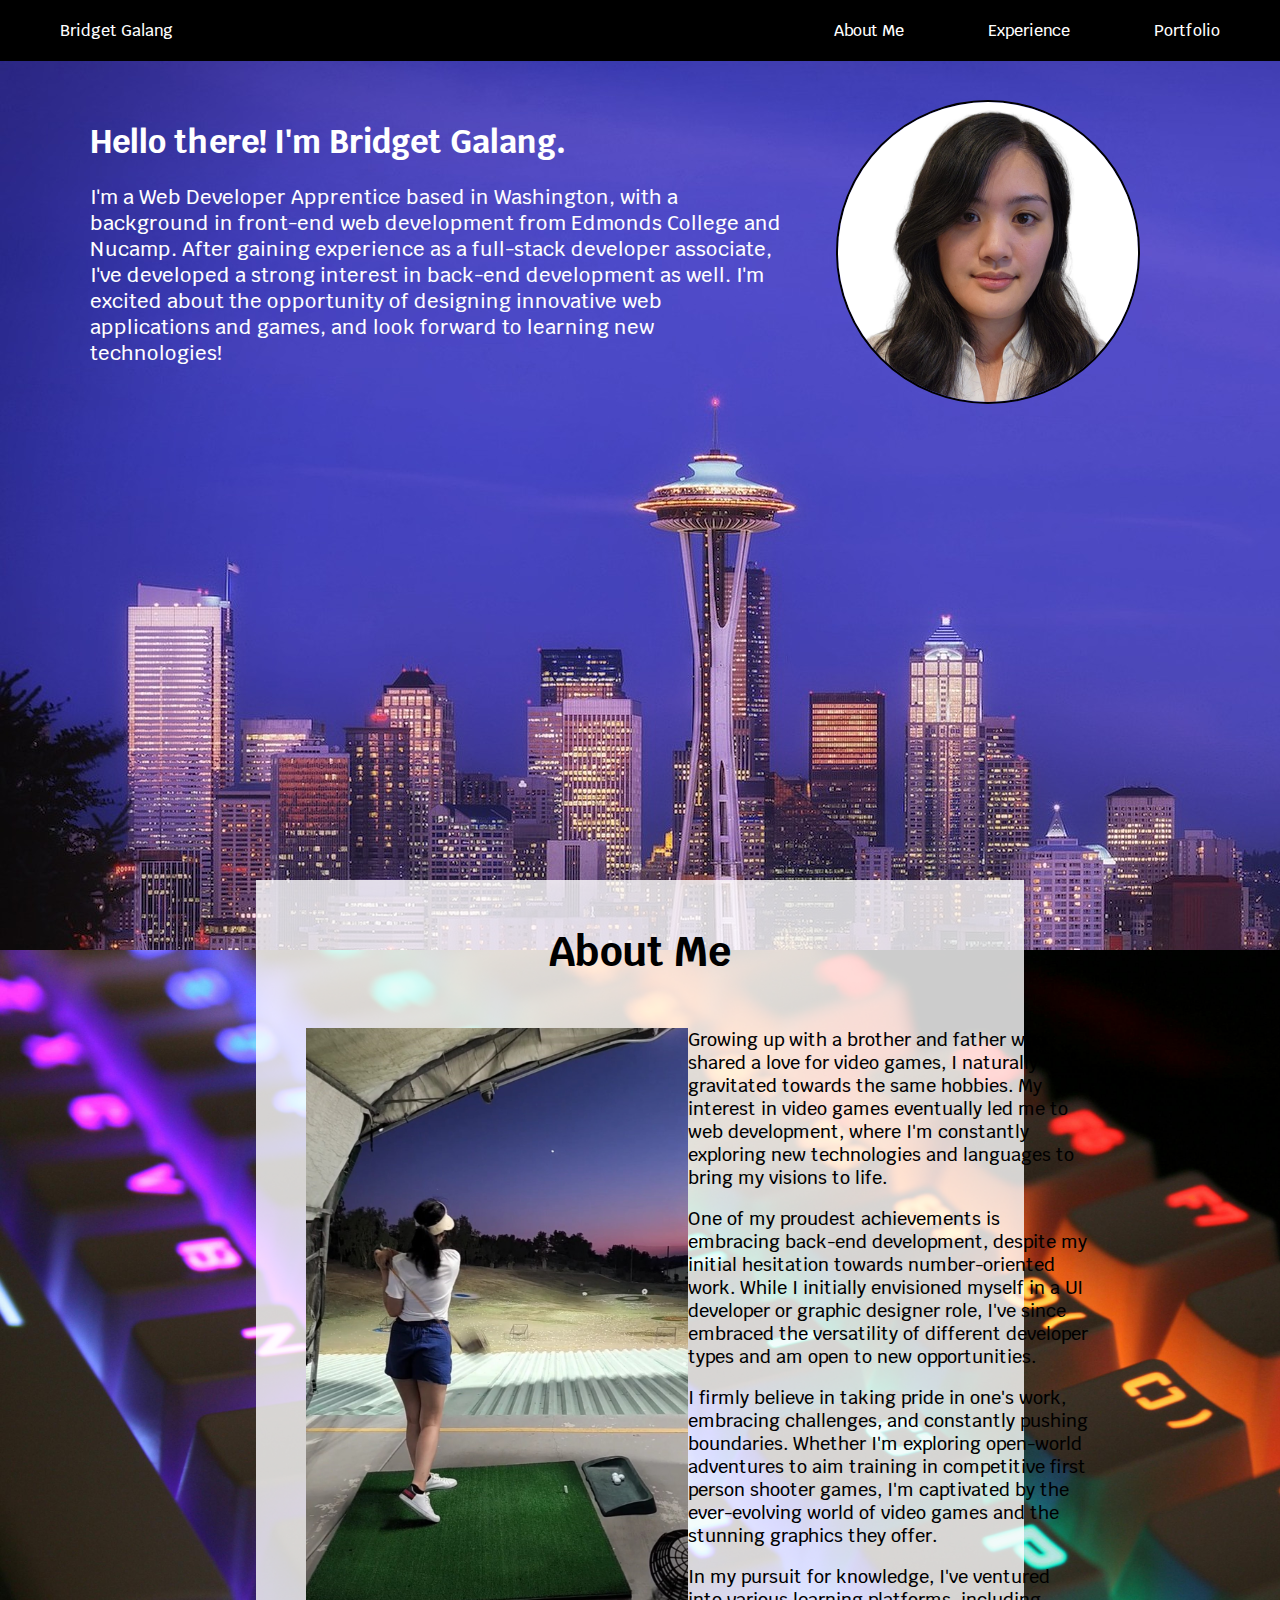
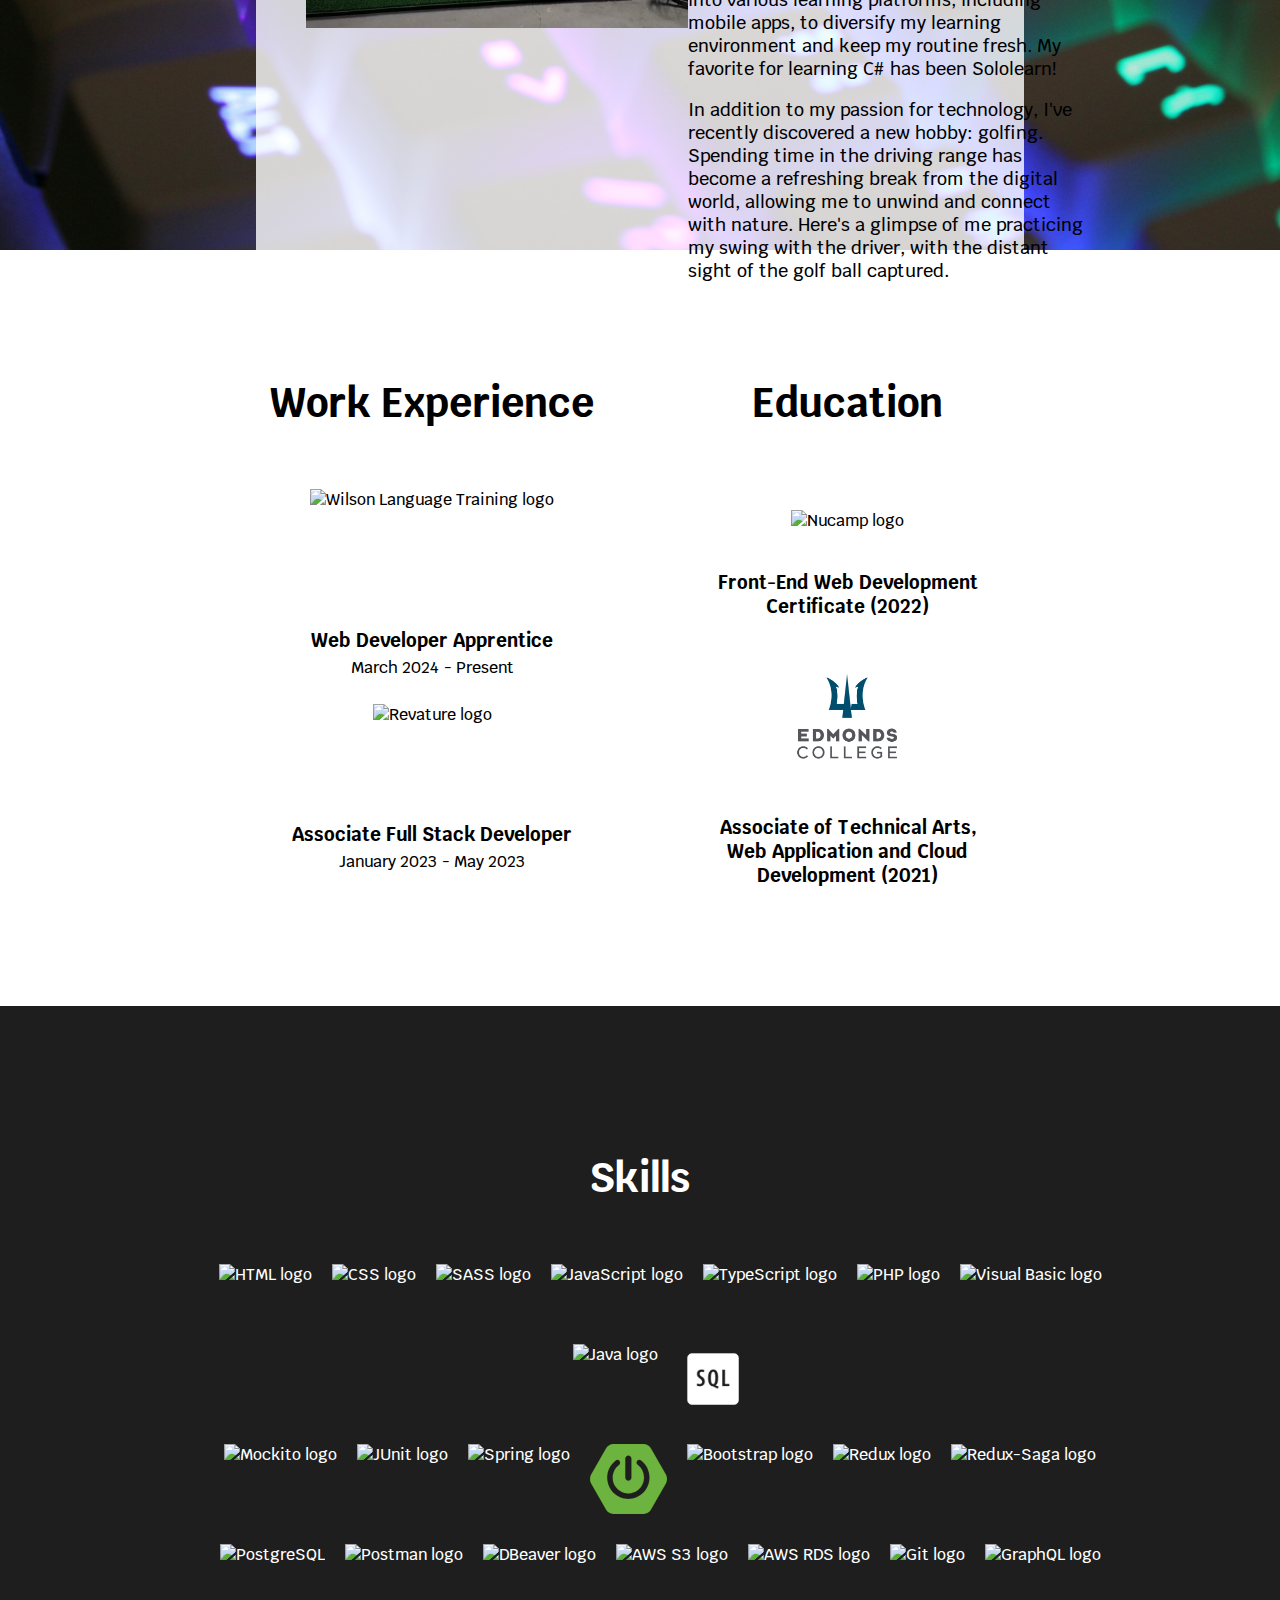
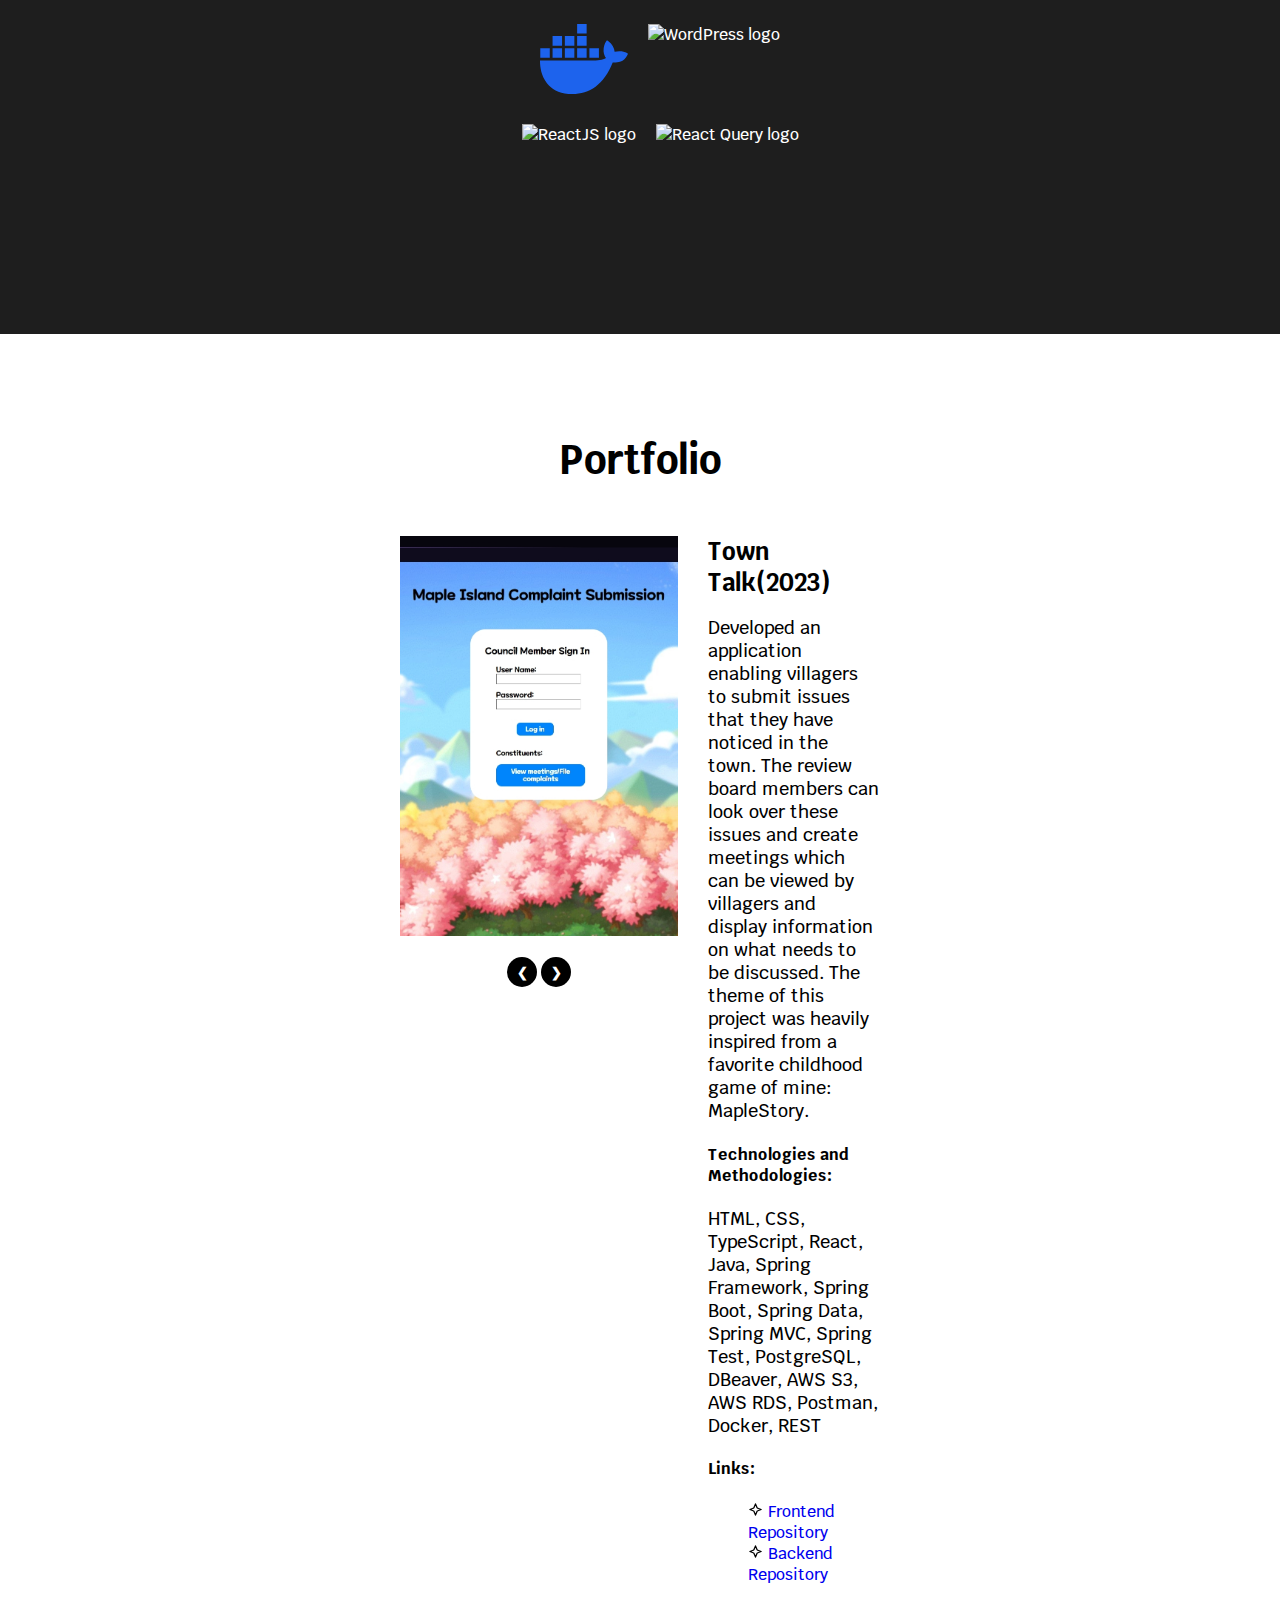
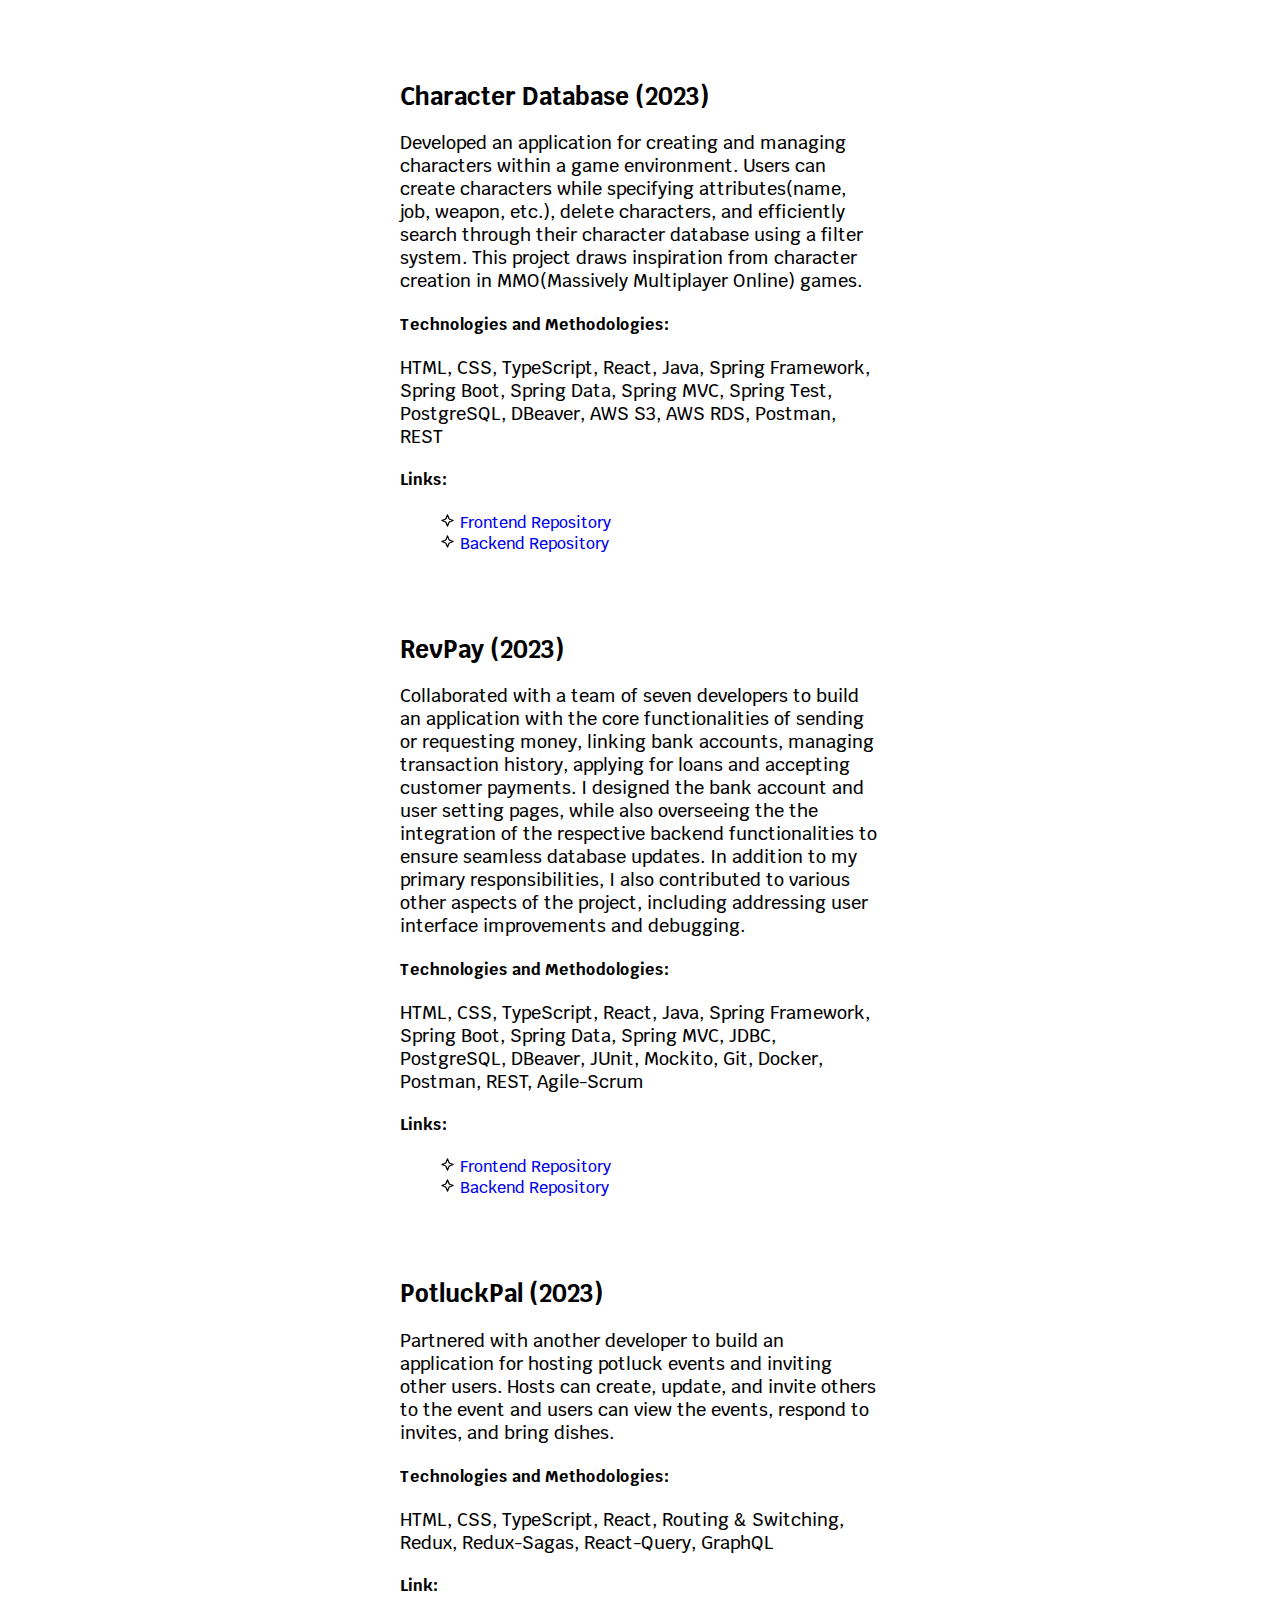
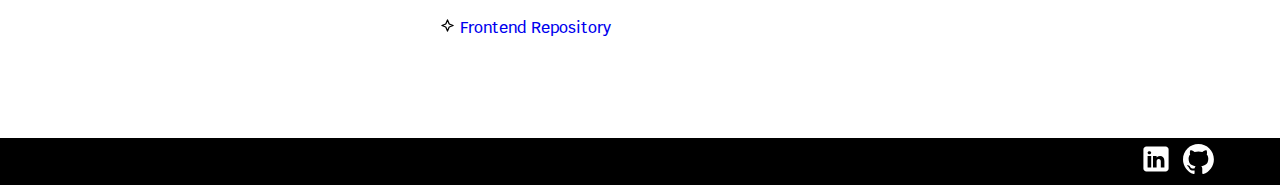
==== index.html @ bd02058c "Fixed typo in project technologies" ====
<!DOCTYPE html>
<html>

<head>
    <title>Bridget Galang - Web Developer Portfolio</title>
    <link href="style.css" rel="stylesheet">
    <link rel="preconnect" href="https://fonts.googleapis.com">
    <link rel="preconnect" href="https://fonts.gstatic.com" crossorigin>
    <link
        href="https://fonts.googleapis.com/css2?family=ABeeZee:ital@0;1&family=Krub:ital,wght@0,200;0,300;0,400;0,500;0,600;0,700;1,200;1,300;1,400;1,500;1,600;1,700&display=swap"
        rel="stylesheet">


</head>

<body>
    <nav>
        <ul>
            <li><a href="#home" id="bridget-galang">Bridget Galang</a></li>
            <li id="page-btns">
                <a href="#aboutme">About Me</a>
                <a href="#experience">Experience</a>
                <a href="#portfolio">Portfolio</a>
            </li>
        </ul>
    </nav>
    <!--Home Page Section -->
    <div id="home">
        <div class="home">
            <div>
                <h1>Hello there! I'm Bridget Galang.</h1>
                <p style="margin-top: 0;">
                    I'm a Web Developer Apprentice based in Washington, with a background in front-end web development
                    from
                    Edmonds College and Nucamp.
                    After gaining experience as a full-stack developer associate, I've developed a strong interest in
                    back-end development
                    as well. I'm excited about the opportunity of designing innovative web applications and games, and
                    look
                    forward to
                    learning new technologies!
                </p>
            </div>
            <div>
                <img src="img/bridgetGalang.jpg" alt="Bridget Galang" id="headshot">
            </div>
        </div>
    </div>

    <!--About Me Section-->
    <div id="aboutme">
        <div id="about-me-content">
            <article class="main-article">
                <h1 class="main-header">About Me</h1>
                <div class="image-with-text">
                    <div class="image-container">
                        <img src="img/bridget-golfing.jpg" alt="Photo of me practing golf swing" class="bio-img">
                    </div>
                    <div class="text-container">
                        <p>
                            Growing up with a brother and father who shared a love for video games, I naturally
                            gravitated towards the same hobbies. My interest in video games eventually led me to web
                            development, where I'm constantly exploring new technologies and languages to bring my
                            visions to life.
                        </p>
                        <p>
                            One of my proudest achievements is embracing back-end development, despite my initial
                            hesitation towards number-oriented work. While I initially envisioned myself in a UI
                            developer or graphic designer role, I've since embraced the versatility of different
                            developer types and am open to new opportunities.
                        </p>

                        <p>
                            I firmly believe in taking pride in one's work, embracing challenges, and constantly pushing
                            boundaries. Whether I'm exploring open-world adventures to aim training in competitive first
                            person shooter games, I'm captivated by the ever-evolving world of video games and the
                            stunning graphics they offer.
                        </p>
                        <p>
                            In my pursuit for knowledge, I've ventured into various learning platforms, including mobile
                            apps, to diversify my learning environment and keep my routine fresh. My favorite for
                            learning C# has been Sololearn!
                        </p>
                        <p>
                            In addition to my passion for technology, I've recently discovered a new hobby: golfing.
                            Spending time in the driving range has become a refreshing break from the digital world,
                            allowing me to unwind and connect with nature. Here's a glimpse of me practicing my swing with the
                            driver, with the distant sight of the golf ball captured.
                        </p>
                    </div>
                </div>
            </article>
        </div>
    </div>

    <!--Experience Section-->
    <div id="experience">
        <div class="centered-work">
            <article class="experience-article">
                <header>
                    <h1 class="main-header">Work Experience</h1>
                </header>
                <div class="experience-content">
                    <img src="https://encrypted-tbn0.gstatic.com/images?q=tbn:ANd9GcS-WFI_L_BvVJ7jIg6CEw7s6ReGIjoCEVUGhMzTusd1ww&s"
                        alt="Wilson Language Training logo" style="height: 100px; padding-bottom: 20px;" class="logo">
                    <h3 style="margin-bottom: 0px">Web Developer Apprentice</h3>
                    <p>March 2024 - Present</p>
                    <img src="https://upload.wikimedia.org/wikipedia/commons/0/0b/Revature-768x768.webp"
                        alt="Revature logo" style="height: 100px" class="logo">
                    <h3 style="margin-bottom: 0px">Associate Full Stack Developer</h3>
                    <p>January 2023 - May 2023</p>
                </div>
            </article>
            <article class="experience-article">
                <header>
                    <h1 class="main-header">Education</h1>
                </header>
                <br>
                <div class="experience-content">
                    <img src="https://www.nucamp.co/assets/imgs/nucamp-logotype-only-color-vector.svg" alt="Nucamp logo"
                        style="height: 20px" class="logo">
                    <br>

                    <h3>Front-End Web Development Certificate (2022)</h3>
                    <img src="img/edmonds-college.png" alt="Edmonds college logo" style="height: 150px" class="logo">
                    <h3>Associate of Technical Arts,<br> Web Application and Cloud Development (2021)</h3>
                </div>
            </article>
        </div>
    </div>

    <!--Skills-->
    <div id="skills-bg">
        <div id="skill-div">
            <header>
                <h1 class="main-header">Skills</h1>
            </header>

            <!--Language List-->
            <ul class="skill-list">
                <li>
                    <img src="https://upload.wikimedia.org/wikipedia/commons/3/38/HTML5_Badge.svg" alt="HTML logo"
                        class="logo">
                </li>
                <li>
                    <img src="https://upload.wikimedia.org/wikipedia/commons/6/62/CSS3_logo.svg" alt="CSS logo"
                        class="logo">
                </li>
                <li>
                    <img src="https://upload.wikimedia.org/wikipedia/commons/thumb/9/96/Sass_Logo_Color.svg/2560px-Sass_Logo_Color.svg.png"
                        alt="SASS logo" class="logo">
                </li>
                <li>
                    <img src="https://upload.wikimedia.org/wikipedia/commons/6/6a/JavaScript-logo.png"
                        alt="JavaScript logo" class="logo">
                </li>
                <li>
                    <img src="https://upload.wikimedia.org/wikipedia/commons/thumb/4/4c/Typescript_logo_2020.svg/2048px-Typescript_logo_2020.svg.png"
                        alt="TypeScript logo" class="logo">
                </li>
                <li>
                    <img src="https://www.php.net/images/logos/new-php-logo.svg" alt="PHP logo" class="logo">
                </li>
                <li>
                    <img src="https://upload.wikimedia.org/wikipedia/commons/thumb/4/40/VB.NET_Logo.svg/512px-VB.NET_Logo.svg.png"
                        alt="Visual Basic logo" class="logo">
                </li>
                <li>
                    <img src="https://upload.wikimedia.org/wikipedia/en/thumb/3/30/Java_programming_language_logo.svg/1200px-Java_programming_language_logo.svg.png"
                        alt="Java logo" class="logo">
                </li>
                <li>
                    <img src="img/sql.png" alt="SQL" class="logo">
                </li>
            </ul>

            <!--Framework List-->
            <ul class="skill-list">
                <li>
                    <img src="https://github.com/mockito/mockito.github.io/raw/master/img/logo%402x.png"
                        alt="Mockito logo" class="logo">
                </li>
                <li>
                    <img src="https://junit.org/junit5/assets/img/junit5-logo.png" alt="JUnit logo" class="logo">
                </li>
                <li>
                    <img src="https://spring.io/img/spring.svg" alt="Spring logo" class="logo">
                </li>
                <li>
                    <img src="img/springboot.svg" alt="Spring Boot logo" class="logo">
                </li>
                <li>
                    <img src="https://getbootstrap.com/docs/5.0/assets/brand/bootstrap-logo.svg" alt="Bootstrap logo"
                        class="logo">
                </li>
                <li>
                    <img src="https://raw.githubusercontent.com/reduxjs/redux/master/logo/logo.png" alt="Redux logo"
                        class="logo">
                </li>
                <li>
                    <img src="https://cdn.worldvectorlogo.com/logos/redux-saga.svg" alt="Redux-Saga logo" class="logo">
                </li>
            </ul>

            <!--Tool List-->
            <ul class="skill-list">
                <li> <img
                        src="https://upload.wikimedia.org/wikipedia/commons/thumb/2/29/Postgresql_elephant.svg/120px-Postgresql_elephant.svg.png"
                        alt="PostgreSQL" class="logo">
                </li>
                <li>
                    <img src="https://cdn.worldvectorlogo.com/logos/postman.svg" alt="Postman logo" class="logo">
                </li>
                <li>
                    <img src="https://upload.wikimedia.org/wikipedia/commons/thumb/b/b5/DBeaver_logo.svg/256px-DBeaver_logo.svg.png"
                        alt="DBeaver logo" class="logo">
                </li>
                <li>
                    <img src="https://upload.wikimedia.org/wikipedia/commons/thumb/b/bc/Amazon-S3-Logo.svg/1712px-Amazon-S3-Logo.svg.png"
                        alt="AWS S3 logo" class="logo">
                </li>
                <li>
                    <img src="https://cdn.worldvectorlogo.com/logos/aws-rds.svg" alt="AWS RDS logo" class="logo">
                </li>
                <li>
                    <img src="https://git-scm.com/images/logos/downloads/Git-Icon-1788C.svg" alt="Git logo"
                        class="logo">
                </li>
                <li>
                    <img src="https://graphql.org/_next/static/media/logo.ad338028.svg" alt="GraphQL logo" class="logo">
                </li>
                <li>
                    <img src="img/docker-mark-blue.svg" alt="Docker logo" class="logo">
                </li>
                <li>
                    <img src="https://upload.wikimedia.org/wikipedia/commons/thumb/9/98/WordPress_blue_logo.svg/512px-WordPress_blue_logo.svg.png"
                        alt="WordPress logo" class="logo">
                </li>
            </ul>

            <!--Library List-->
            <ul class="skill-list">
                <li>
                    <img src="https://upload.wikimedia.org/wikipedia/commons/thumb/a/a7/React-icon.svg/2300px-React-icon.svg.png"
                        alt="ReactJS logo" class="logo">
                </li>
                <li>
                    <img src="https://seeklogo.com/images/R/react-query-logo-1340EA4CE9-seeklogo.com.png"
                        alt="React Query logo" class="logo">
                </li>
            </ul>
        </div>

    </div>


    <!--Portfolio Section-->
    <div class="container" id="portfolio">
        <header>
            <h1 class="main-header">Portfolio</h1>
        </header>
        <article class="portfolio-class">
            <div class="project-container">
                <div class="project-slideshow">
                    <img class="townTalk" src="img/towncomplaint1.jpg">
                    <img class="townTalk" src="img/towncomplaint2.jpg">
                    <img class="townTalk" src="img/towncomplaint3.jpg">
                    <img class="townTalk" src="img/towncomplaint4.jpg">
                    <br>
                    <button class="w3-button w3-display-left" onclick="plusDivs(-1)">&#10094;</button>
                    <button class="w3-button w3-display-right" onclick="plusDivs(+1)">&#10095;</button>
                </div>
                <div class="project-description">
                    <h2>Town Talk(2023)</h2>
                    <p>
                        Developed an application enabling villagers to submit issues that they have noticed in the town.
                        The review board members can look over these issues and create meetings which can be viewed
                        by villagers and display information on what needs to be discussed. The theme of this project
                        was heavily inspired from a favorite childhood game of mine: MapleStory.
                    </p>
                    <h4>Technologies and Methodologies: </h4>
                    <p>HTML, CSS, TypeScript, React, Java, Spring Framework, Spring Boot, Spring Data, Spring MVC,
                        Spring Test, PostgreSQL, DBeaver, AWS S3, AWS RDS, Postman, Docker, REST
                    </p>
                    <h4>Links:</h4>
                    <ul>
                        <li>
                            <a href="https://github.com/b26galang/project-2-app" target="_blank">Frontend
                                Repository</a>
                        </li>
                        <li>
                            <a href="https://github.com/b26galang/project-2-back-end" target="_blank">Backend
                                Repository</a>
                        </li>
                    </ul>
                </div>
            </div>
        </article>

        <article class="portfolio-class">
            <h2>Character Database (2023)</h2>
            <p>
                Developed an application for creating and managing characters within a game environment.
                Users can create characters while specifying attributes(name, job, weapon, etc.), delete characters, and
                efficiently search
                through their character database using a filter system. This project draws inspiration from
                character creation in MMO(Massively Multiplayer Online) games.
            </p>

            <h4>Technologies and Methodologies: </h4>
            <p>HTML, CSS, TypeScript, React, Java, Spring Framework, Spring Boot, Spring Data, Spring MVC,
                Spring Test, PostgreSQL, DBeaver, AWS S3, AWS RDS, Postman, REST
            </p>
            <div>

                <h4>Links:</h4>
                <ul>
                    <li>
                        <a href="https://github.com/b26galang/character-app" target="_blank">Frontend Repository</a>
                    </li>
                    <li>
                        <a href="https://github.com/b26galang/character-back-end" target="_blank">Backend Repository</a>
                    </li>
                </ul>
            </div>
        </article>

        <article class="portfolio-class">
            <h2>RevPay (2023)</h2>
            <p>
                Collaborated with a team of seven developers to build an application with the core functionalities of
                sending or requesting money, linking bank accounts, managing transaction history, applying for
                loans and accepting customer payments. I designed the bank account and user setting pages, while also
                overseeing the
                the integration of the respective backend functionalities to ensure seamless database updates. In
                addition
                to my primary responsibilities, I also contributed to various other aspects of the project, including
                addressing user interface improvements and debugging.

            </p>

            <h4>Technologies and Methodologies: </h4>
            <p>HTML, CSS, TypeScript, React, Java, Spring Framework, Spring Boot, Spring Data, Spring MVC, JDBC,
                PostgreSQL, DBeaver, JUnit, Mockito, Git, Docker, Postman, REST, Agile-Scrum
            <div>
                <h4>Links:</h4>
                <ul>
                    <li>
                        <a href="https://github.com/jpkeegan/RevPay-Bank-Frontend" target="_blank">Frontend
                            Repository</a>
                    </li>
                    <li>
                        <a href="https://github.com/jpkeegan/RevPay-Bank-Backend" target="_blank">Backend Repository</a>
                    </li>
                </ul>
            </div>
        </article>

        <article class="portfolio-class">
            <h2>PotluckPal (2023)</h2>
            <p>
                Partnered with another developer to build an application for hosting potluck events and inviting other
                users. Hosts can create,
                update, and invite others to the event and users can view the events,
                respond to invites, and bring dishes.
            </p>

            <h4>Technologies and Methodologies: </h4>
            <p>HTML, CSS, TypeScript, React, Routing & Switching, Redux, Redux-Sagas, React-Query, GraphQL </p>

            <div>
                <h4>Link:</h4>
                <ul>
                    <li>
                        <a href="https://github.com/brian-spilman/potlukk-react" target="_blank">Frontend Repository</a>
                    </li>
                </ul>
            </div>
        </article>
    </div>

    <footer>
        <a href="https://www.linkedin.com/in/bridgetgalang/" target="_blank">
            <img src="img/icons8-linkedin.svg" alt="LinkedIn" class="social-icon">
        </a>
        <a href="https://github.com/b26galang?ocid=AIDcmmcwpj1e5v_SEM__k_CjwKCAjwh4-wBhB3EiwAeJsppIXen2npnfdmFEYufgzjCDqz1hI6tEEk52EzoSfAQpIBUtZiNNTpohoClBcQAvD_BwE_k_"
            target="_blank">
            <img src="img/github-mark-white.svg" alt="GitHub" class="social-icon">
        </a>
    </footer>
    <script src="portfolio-website.js"></script>
</body>

</html>
---- style.css ----
/* element selectors */

body {
    /* font-family: "ABeeZee", sans-serif; */
    font-family: "Krub", sans-serif;
    font-weight: 500;
    margin: 0;
    padding: 0;
}

header h1 {
    font-size: 30px;
}

a {
    text-decoration: none;
}

a:visited {
    color: inherit;
}

p {
    font-size: 20px;
}

article p {
    font-size: 18px;
}

header {
    text-align: center;
}

/* navbar styles */
#page-btns {
    margin-left: auto;
}

nav {
    background-color: black;
    position: fixed;
    top: 0;
    width: 100%;
    z-index: 1000;
    color: #fff;
}

nav ul {
    list-style-type: none;
    margin: 0;
    padding: 20px 0px;
    display: flex;
    align-items: center;
}

nav ul li {
    position: relative;
}

nav ul li a {
    display: inline-block;
    padding: 0px 40px;
    color: #fff;
    text-decoration: none;
    position: relative;
}

nav ul li a:hover::before {
    content: url('img/star2.svg'); 
    position: absolute;
    left: 5px;
}

nav ul li a:hover::after {
    content: url('img/star2.svg'); 
    position: absolute;
    right: 5px;
}

#page-btns a:last-child {
    margin-right: 20px;
}

/* homepage styles */
#bridget-galang {
    margin-right: auto;
    margin-left: 20px;
}

.home {
    height: 100vh;
    display: flex;
    margin: 0 auto;
    padding: 50px;
    max-width: 1100px;
    min-width: 200px;
    justify-content: space-between; 
}

#home {
    height: 100vh;
    width: 100%;
    padding-top: 50px;
    background-image: url(img/seattle-416065_1920.jpg);
    color: #fff;
}

#headshot {
    height: 300px;
    border-radius: 50%;
    margin: 0px 50px;
    border: 2px solid black;
}

/* about me styles*/
#aboutme {
    background-image: url(img/keyboard.jpg);
    background-size: cover;
    width: 100%;
    justify-content: center;
    height: 100vh;
    display: flex;
    align-items: center;
}

#about-me-content {
    max-width: 60%;
}

.main-article {
    background-color: rgba(255, 255, 255, 0.8);
    display: inline-block;
    max-width: 100%;
    padding: 20px 50px;
}

.main-header {
    font-size: 40px;
    margin-bottom: 50px; 
    text-align: center;
}

.logo {
    margin-left: auto;
    margin-right: auto;
    display: block;
}

.logo {
    height: 50px;
    margin: 10px;
}

.bio-img {
    height: 600px;
}

.image-with-text {
    display: flex;
    align-items: flex-start;
}

.image-container {
    flex: 0 0 40%;
}

.text-container {
    flex: 0 0 60%;
}

.text-container p {
    margin-top: 0;
}

/* experience styles */

#experience {
    /* min-height: 100vh; */
    /* display: block; */
    padding: 100px;
}

.experience-article {
    flex: 0 1 45%;
    align-items: center;
    text-align: center;
}

.experience-content {
    display: flex;
    flex-direction: column;
    align-items: center;
    text-align: center;
}

.experience-content p {
    margin-top: 5px;
    font-size: 16px;
}

/* tech-stack styles */

#skills-bg {
    background-color: #1E1E1E;
    /* height: 100vh; */
    padding: 100px;
}

#skill-div {
    color: #fff;
    padding: 20px 50px;
    text-decoration: none;
}

.skill-list {
    margin:20px 0px;
    list-style-type: none;
    display: flex;
    flex-wrap: wrap;
    justify-content: center;
}

.logo {
    display: block; 
    margin-bottom: 0;
    height: 70px;
}

.centered-work {
    display: flex;
    flex-direction: row;
    text-align: center;
    justify-content: space-between;
    width: 70%;
    margin: 0 auto;
}

/*portfolio styles*/
.container {
    margin: 100px 400px;
    justify-content: space-between;
}

.portfolio-class {
    margin-bottom: 80px;
}

.townTalk {
    height: 400px; /*fix hardcode */
    width: 100%;
    margin: 0 auto;
    object-fit: cover;
}

.project-container {
    display: flex;
    flex-direction: row;
}


.project-slideshow {
    position: relative;
    text-align: center;
    margin-right: 30px;
    width: 5000px;
}



.project-slideshow button {
    background-color: #000;
    color: #fff;
    height: 30px;
    width: 30px;
    font-weight: 700;
    border: none;
    border-radius: 50%;
}

.portfolio-class ul li {
    list-style: none;
}

.project-description h2 {
    margin: 0;
}

.portfolio-class a::before {
    content: url('img/black-star.svg'); 
    display: inline-block;
    margin-right: 5px;
}

.portfolio-class a:hover {
    font-weight: bold;
}
/* footer styles */

footer {
    bottom: 0;
    left: 0;
    background-color: black;  
    display: flex;
    justify-content: flex-end;
    padding-right: 40px;
}

.social-icon {
    height: 30px;
    margin: 6px;
}

footer a:last-child {
    margin-right: 20px;
}
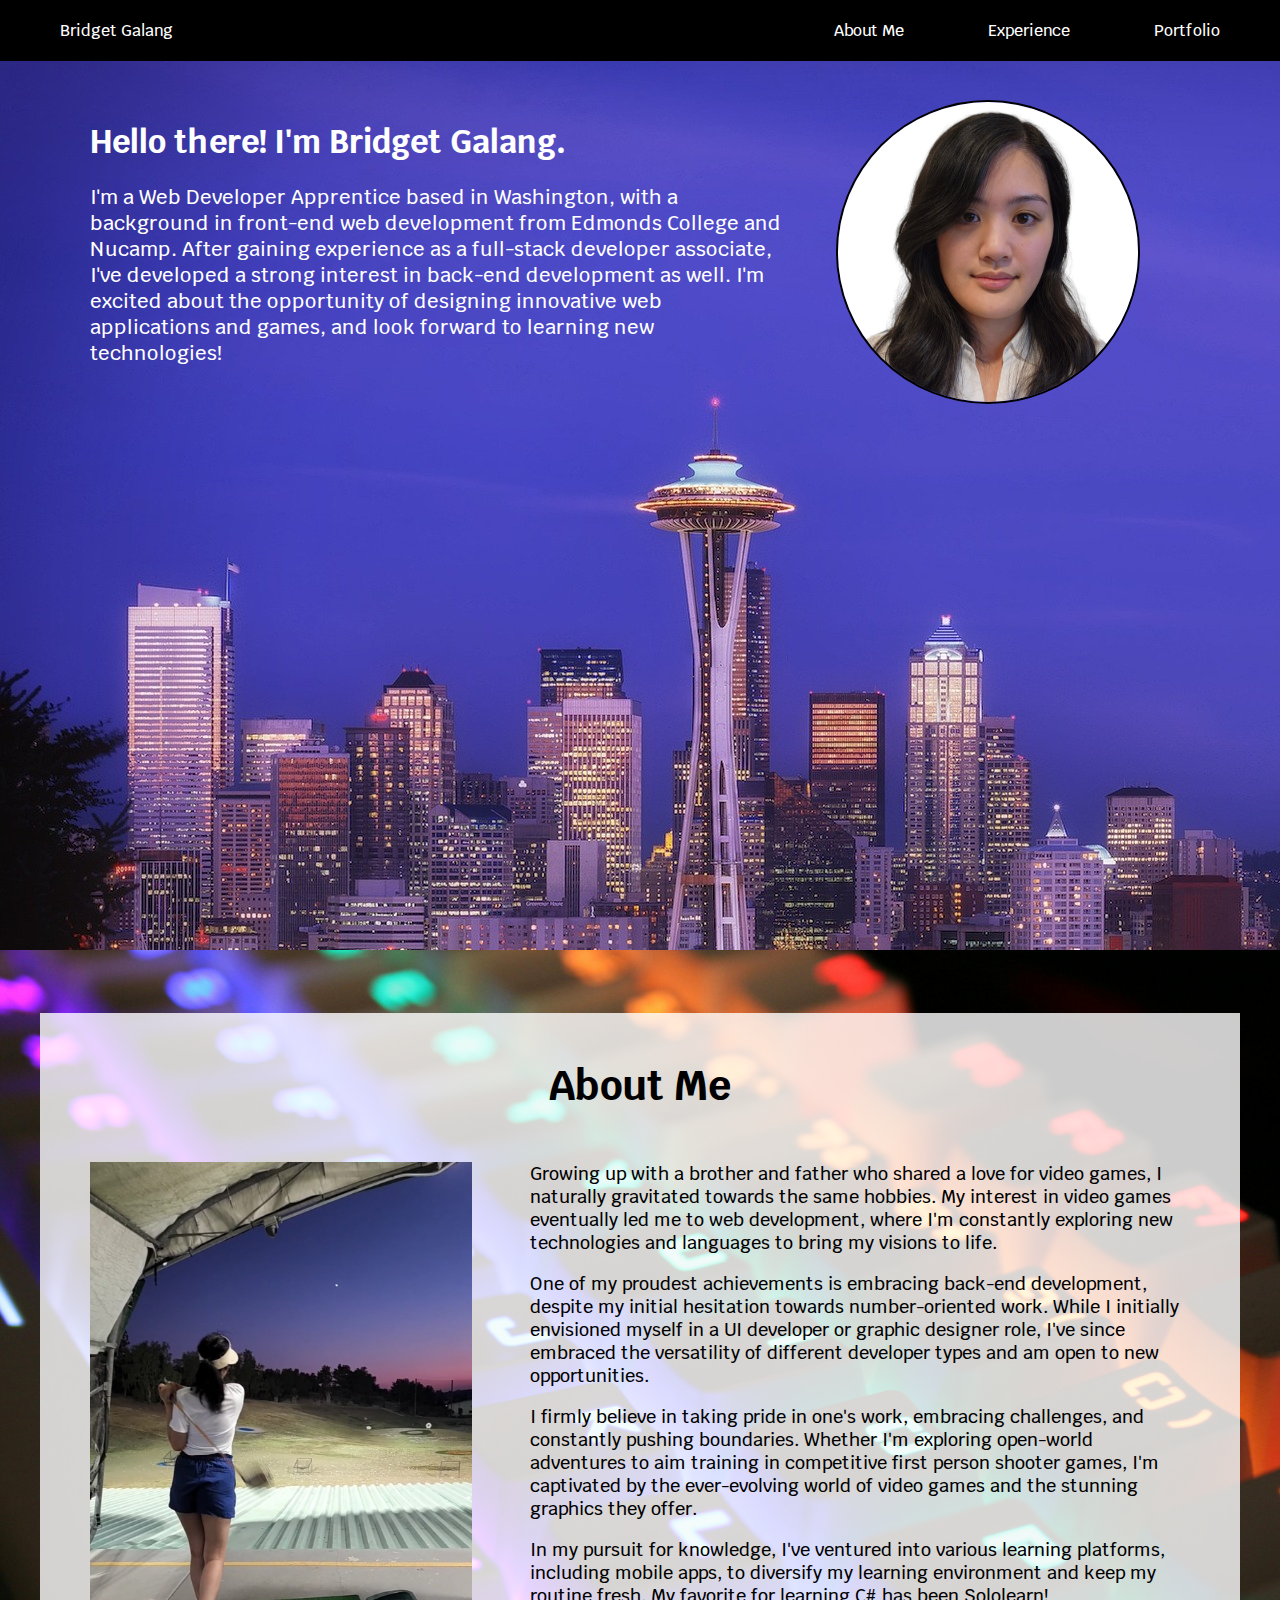
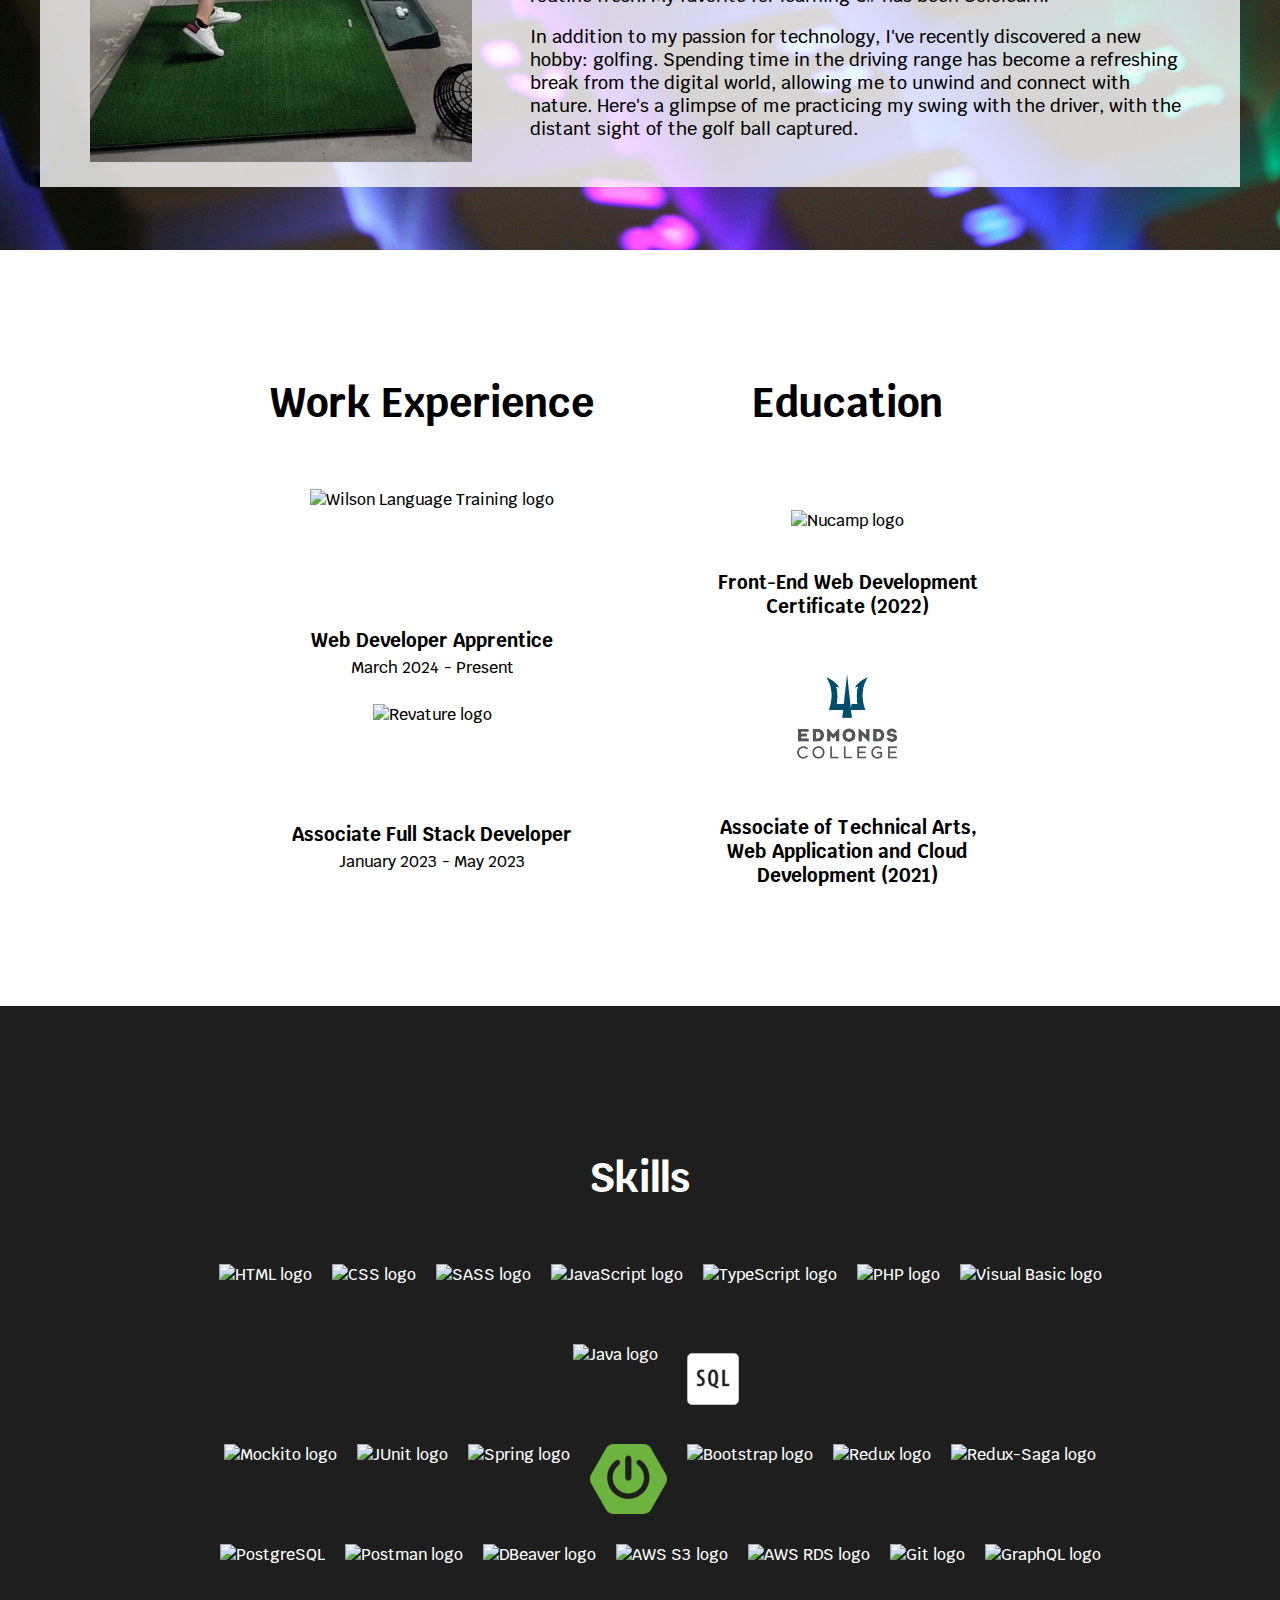
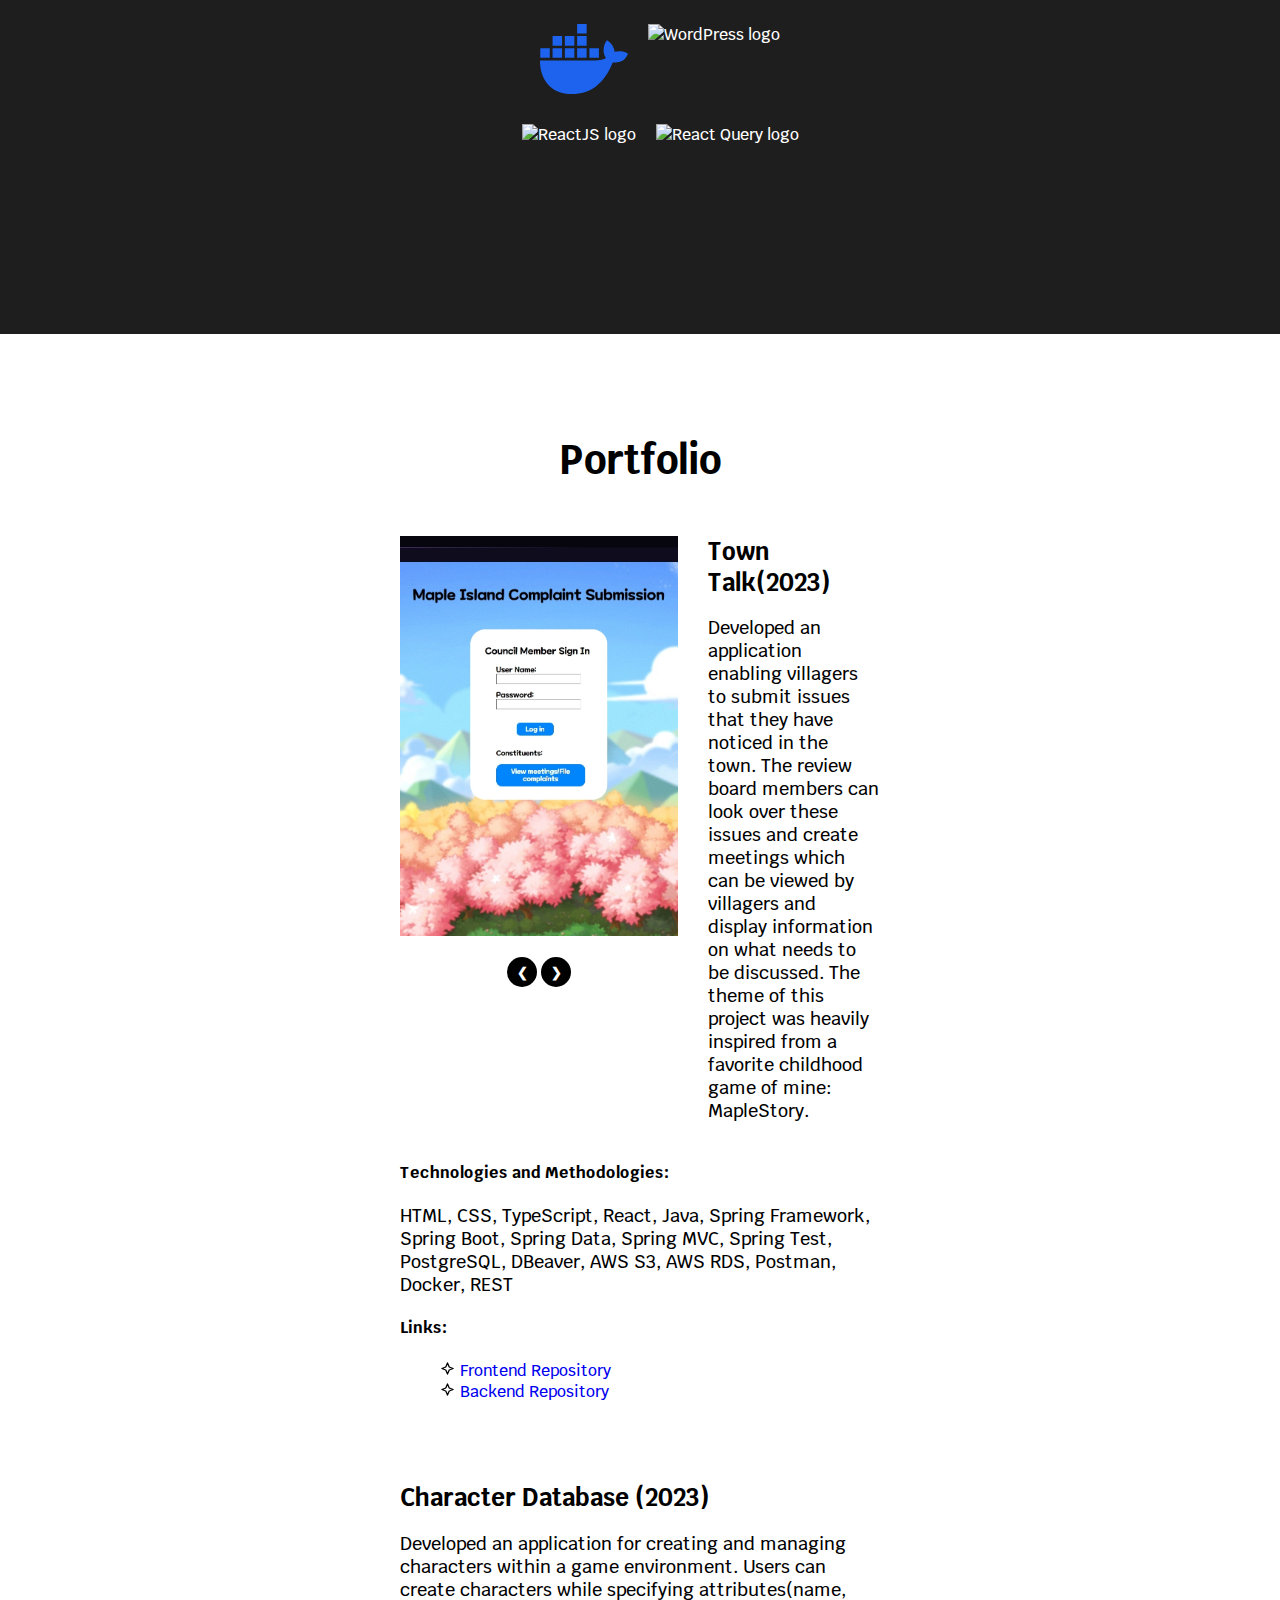
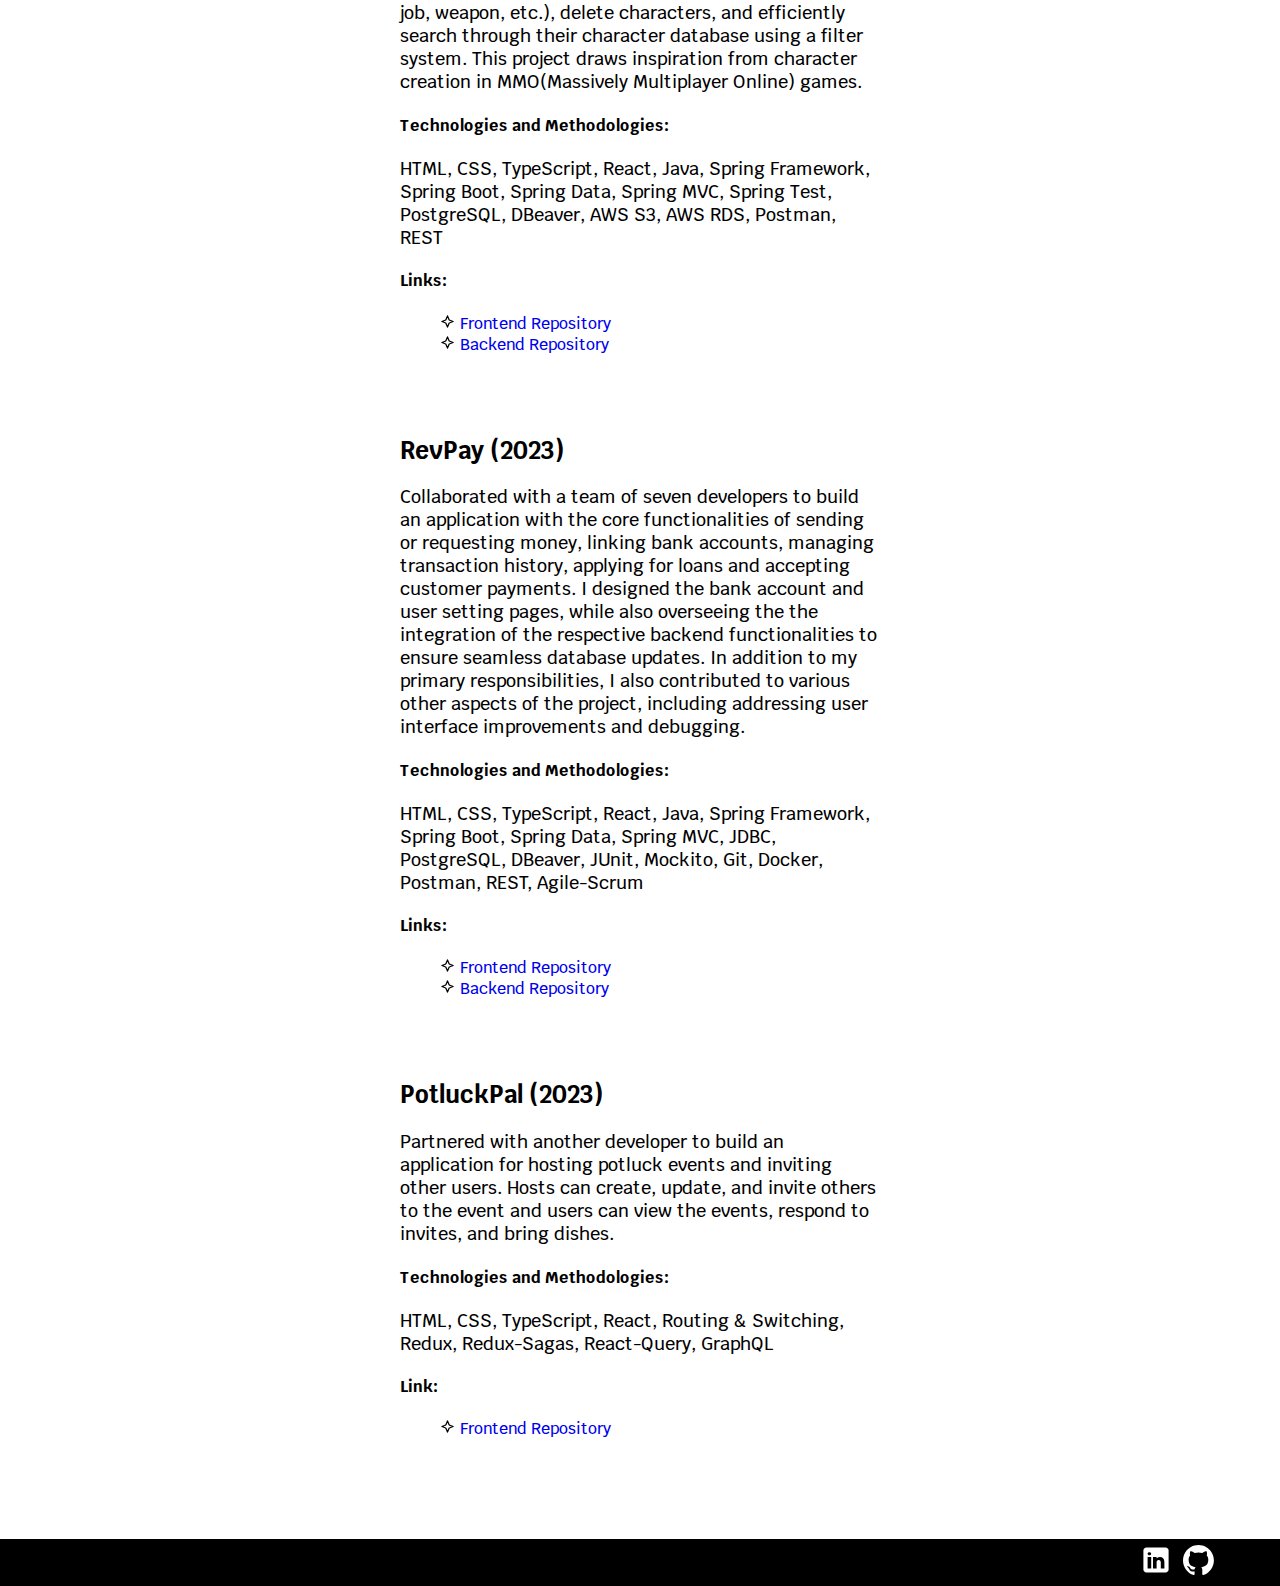
==== commit 98c5a21d: "Moved technology and repository list below project images" ====
--- a/index.html
+++ b/index.html
@@ -278,23 +278,24 @@
                         by villagers and display information on what needs to be discussed. The theme of this project
                         was heavily inspired from a favorite childhood game of mine: MapleStory.
                     </p>
-                    <h4>Technologies and Methodologies: </h4>
-                    <p>HTML, CSS, TypeScript, React, Java, Spring Framework, Spring Boot, Spring Data, Spring MVC,
-                        Spring Test, PostgreSQL, DBeaver, AWS S3, AWS RDS, Postman, Docker, REST
-                    </p>
-                    <h4>Links:</h4>
-                    <ul>
-                        <li>
-                            <a href="https://github.com/b26galang/project-2-app" target="_blank">Frontend
-                                Repository</a>
-                        </li>
-                        <li>
-                            <a href="https://github.com/b26galang/project-2-back-end" target="_blank">Backend
-                                Repository</a>
-                        </li>
-                    </ul>
-                </div>
-            </div>
+                </div>
+                
+            </div>
+            <h4>Technologies and Methodologies: </h4>
+            <p>HTML, CSS, TypeScript, React, Java, Spring Framework, Spring Boot, Spring Data, Spring MVC,
+                Spring Test, PostgreSQL, DBeaver, AWS S3, AWS RDS, Postman, Docker, REST
+            </p>
+            <h4>Links:</h4>
+            <ul>
+                <li>
+                    <a href="https://github.com/b26galang/project-2-app" target="_blank">Frontend
+                        Repository</a>
+                </li>
+                <li>
+                    <a href="https://github.com/b26galang/project-2-back-end" target="_blank">Backend
+                        Repository</a>
+                </li>
+            </ul>
         </article>
 
         <article class="portfolio-class">
--- a/style.css
+++ b/style.css
@@ -127,7 +127,7 @@
 }
 
 #about-me-content {
-    max-width: 60%;
+    max-width: 1200px;
 }
 
 .main-article {
@@ -158,6 +158,7 @@
     height: 600px;
 }
 
+/* will make text responsive to screen size soon! */
 .image-with-text {
     display: flex;
     align-items: flex-start;
@@ -169,6 +170,7 @@
 
 .text-container {
     flex: 0 0 60%;
+    margin-right: 20px;
 }
 
 .text-container p {
@@ -280,6 +282,7 @@
     border-radius: 50%;
 }
 
+/* will make text responsive to screen size soon! */
 .portfolio-class ul li {
     list-style: none;
 }
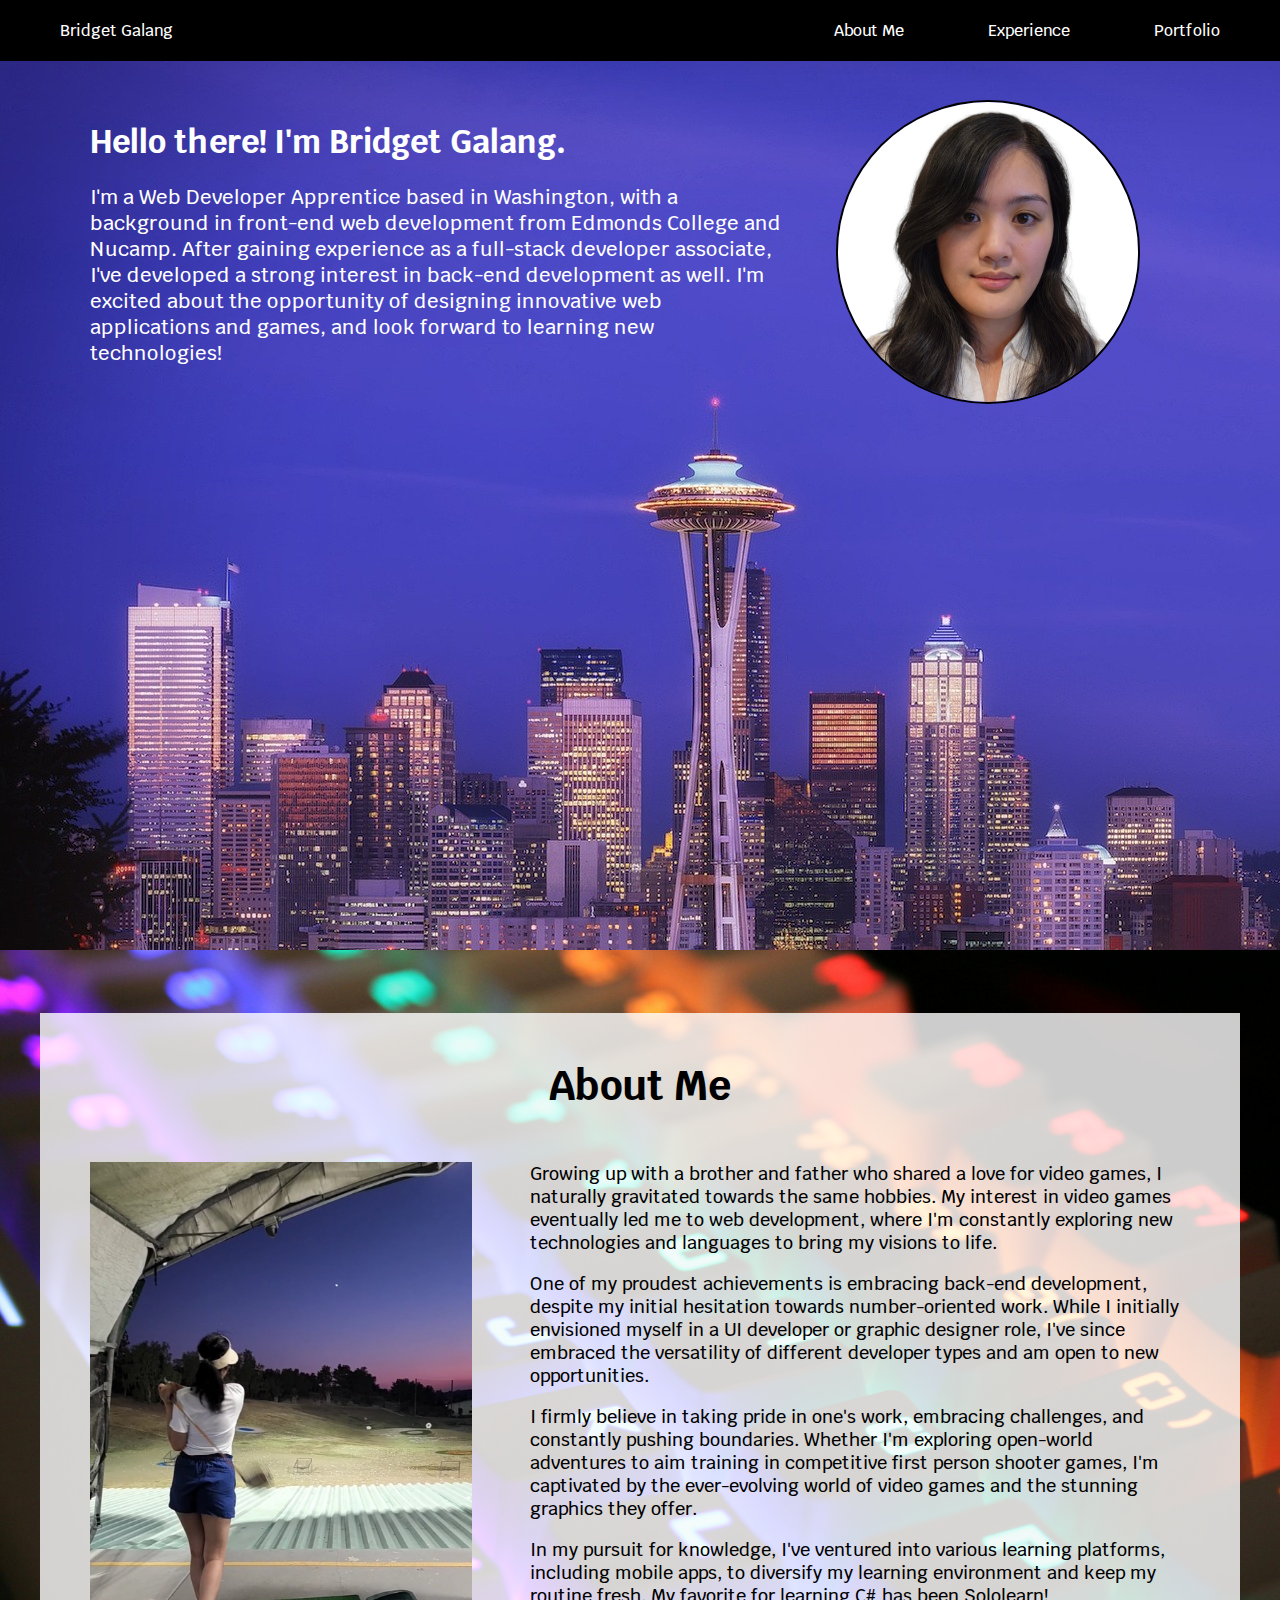
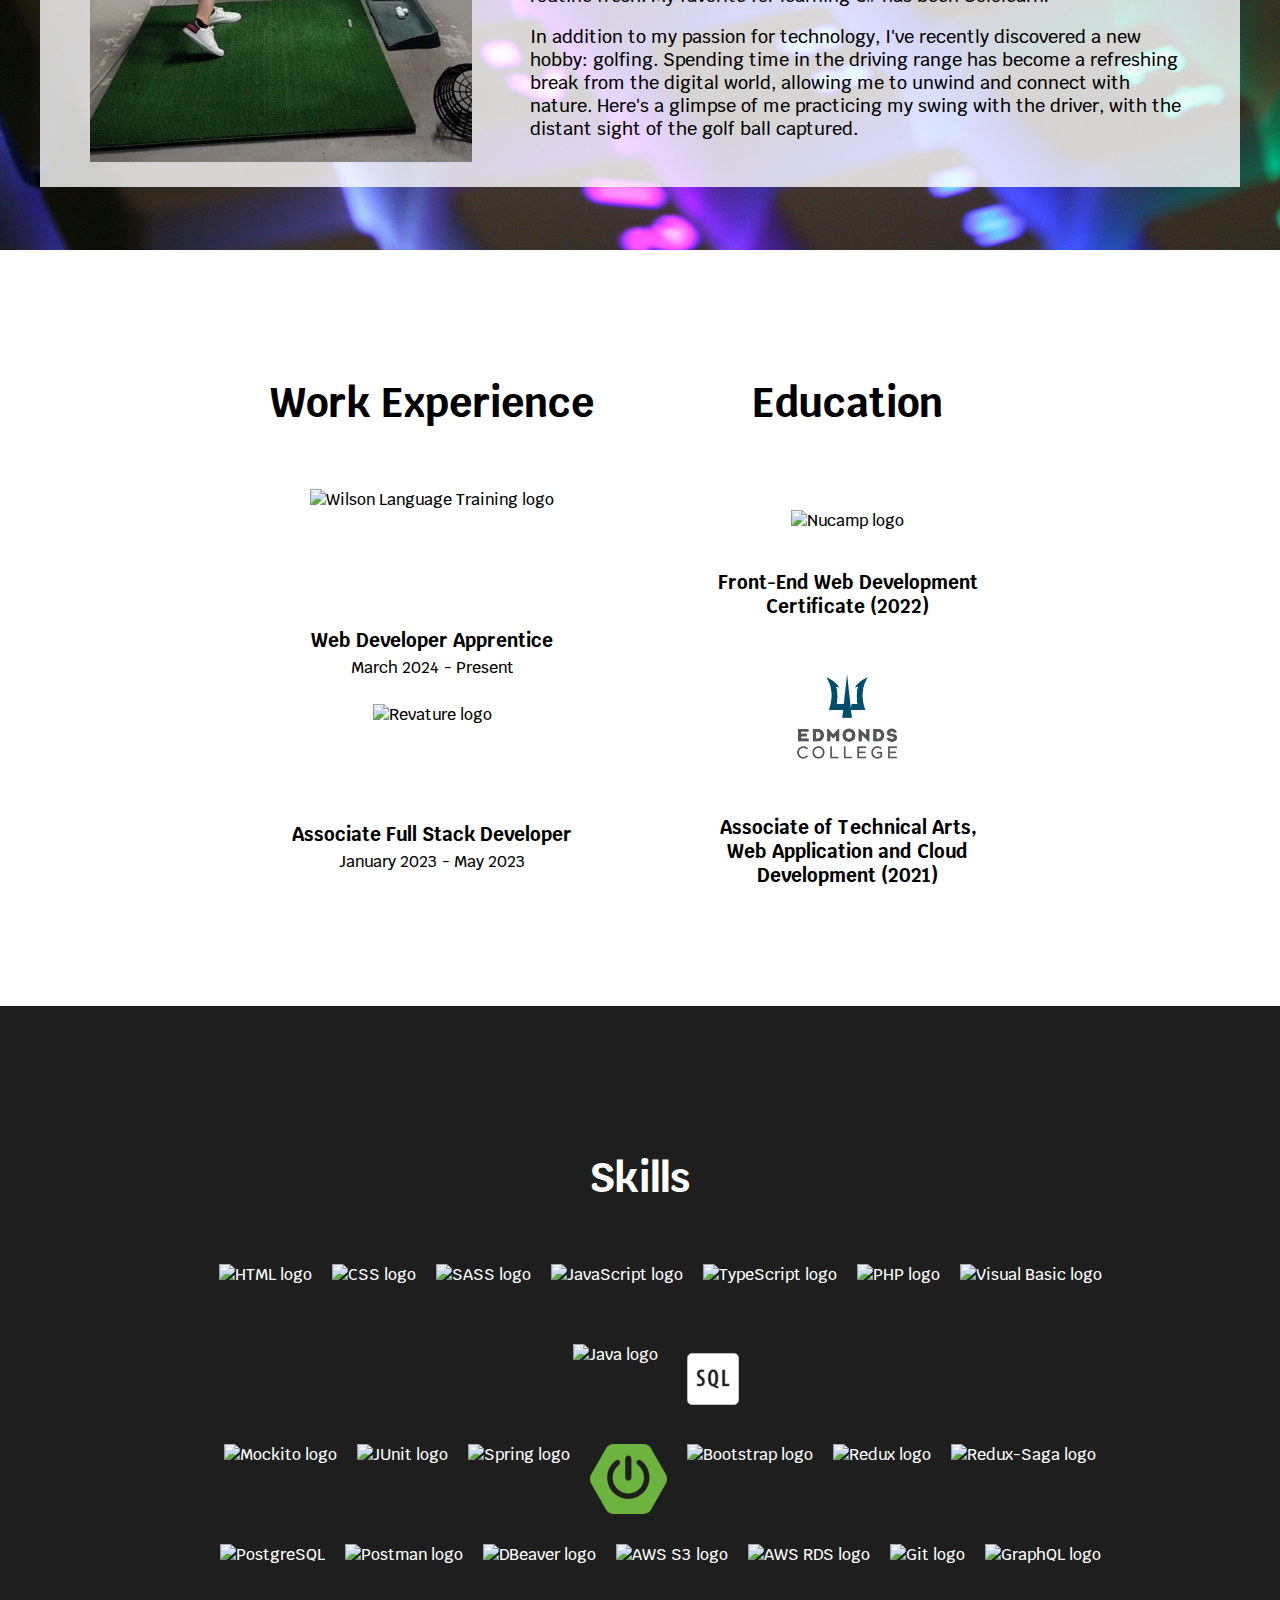
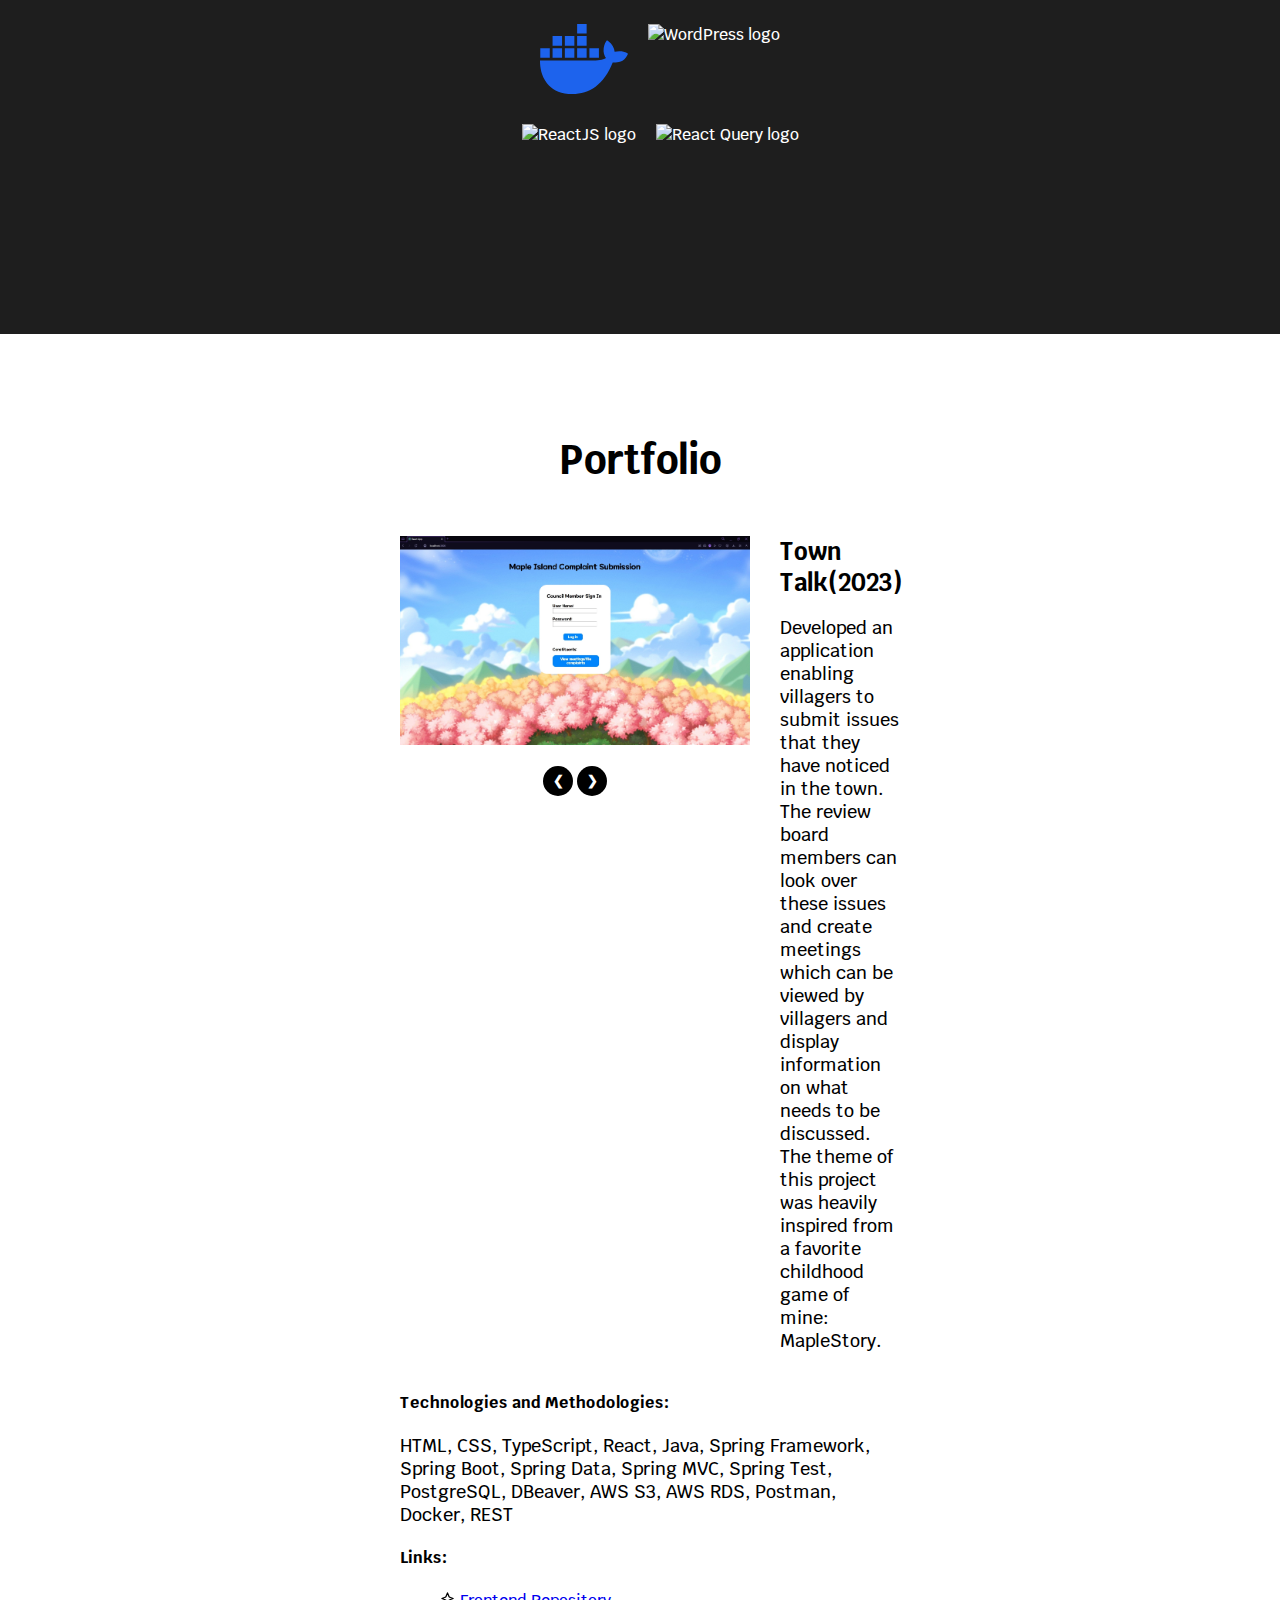
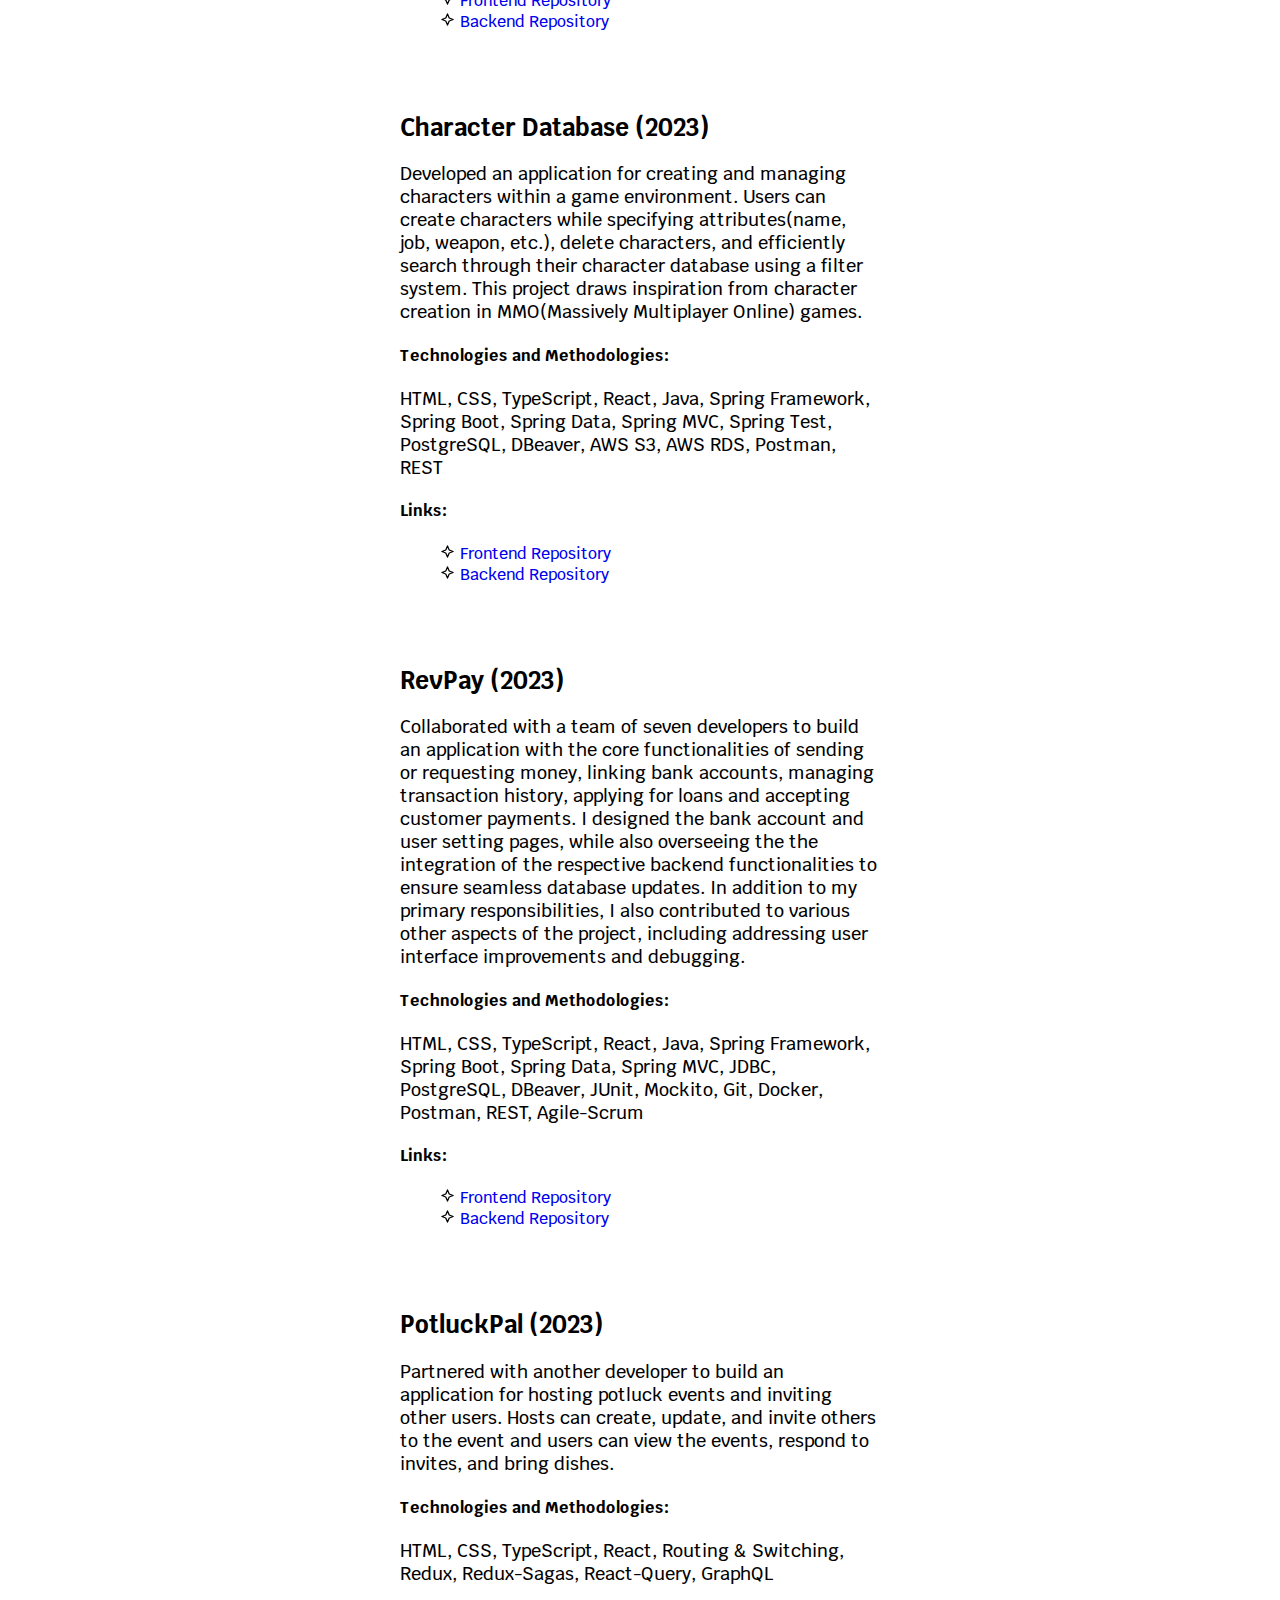
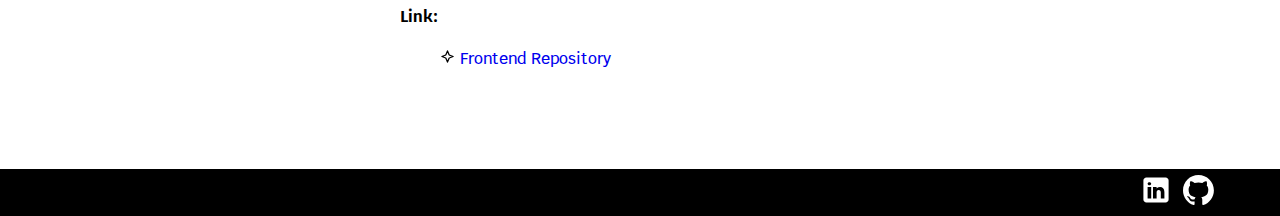
==== commit 87b7baa7: "updated spacing on portfolio" ====
--- a/index.html
+++ b/index.html
@@ -84,7 +84,8 @@
                         <p>
                             In addition to my passion for technology, I've recently discovered a new hobby: golfing.
                             Spending time in the driving range has become a refreshing break from the digital world,
-                            allowing me to unwind and connect with nature. Here's a glimpse of me practicing my swing with the
+                            allowing me to unwind and connect with nature. Here's a glimpse of me practicing my swing
+                            with the
                             driver, with the distant sight of the golf ball captured.
                         </p>
                     </div>
@@ -279,7 +280,6 @@
                         was heavily inspired from a favorite childhood game of mine: MapleStory.
                     </p>
                 </div>
-                
             </div>
             <h4>Technologies and Methodologies: </h4>
             <p>HTML, CSS, TypeScript, React, Java, Spring Framework, Spring Boot, Spring Data, Spring MVC,
--- a/style.css
+++ b/style.css
@@ -16,6 +16,7 @@
 
 a {
     text-decoration: none;
+
 }
 
 a:visited {
@@ -251,7 +252,6 @@
 }
 
 .townTalk {
-    height: 400px; /*fix hardcode */
     width: 100%;
     margin: 0 auto;
     object-fit: cover;
@@ -260,6 +260,7 @@
 .project-container {
     display: flex;
     flex-direction: row;
+    width: 100%;
 }
 
 
@@ -267,10 +268,10 @@
     position: relative;
     text-align: center;
     margin-right: 30px;
-    width: 5000px;
-}
-
-
+    width: 60%;
+    max-width: 9200px;
+    min-width: 350px;
+}
 
 .project-slideshow button {
     background-color: #000;
@@ -282,14 +283,28 @@
     border-radius: 50%;
 }
 
-/* will make text responsive to screen size soon! */
 .portfolio-class ul li {
     list-style: none;
 }
 
+.project-description {
+    width: 40%;
+}
+
 .project-description h2 {
     margin: 0;
 }
+
+@media screen and (max-width: 768px) {
+    .project-container {
+        flex-direction: column;
+    }
+    .project-slideshow, .project-description {
+        width: 100%;
+        max-width: none;
+    }
+}
+
 
 .portfolio-class a::before {
     content: url('img/black-star.svg'); 
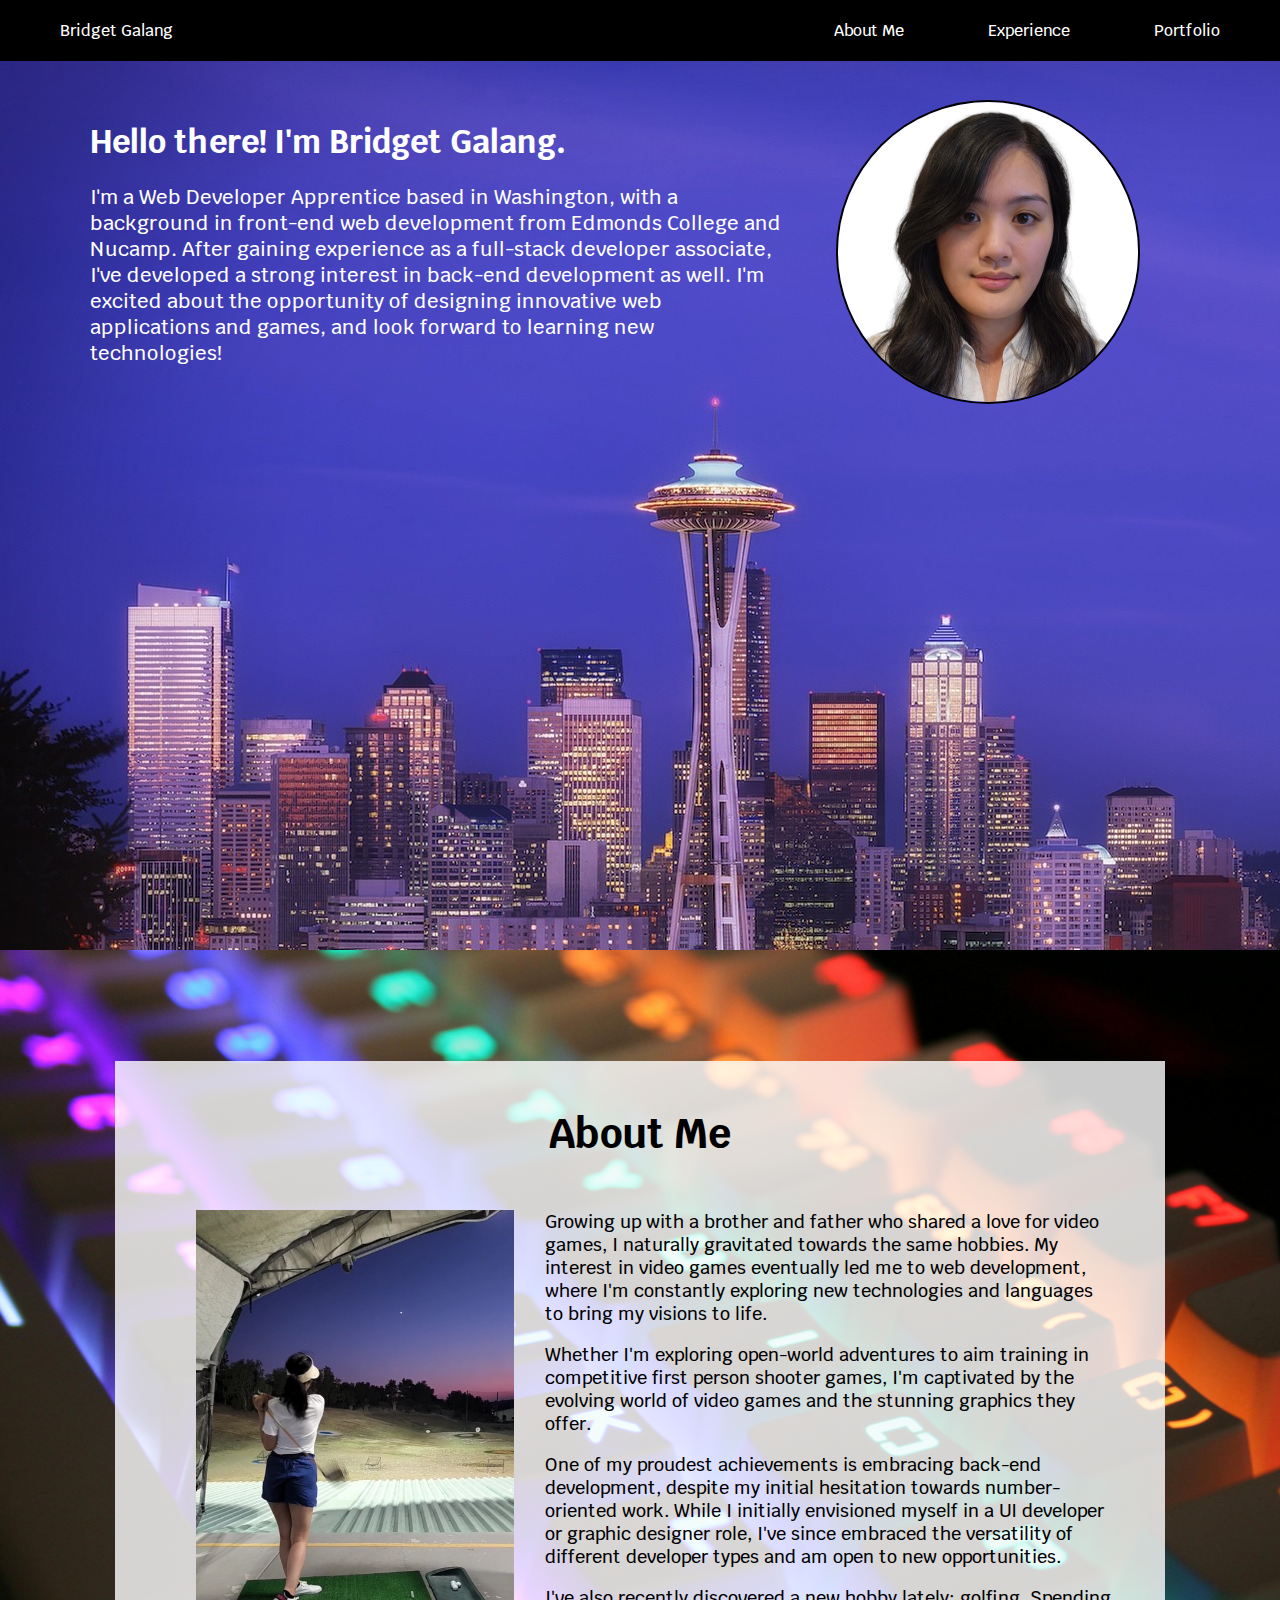
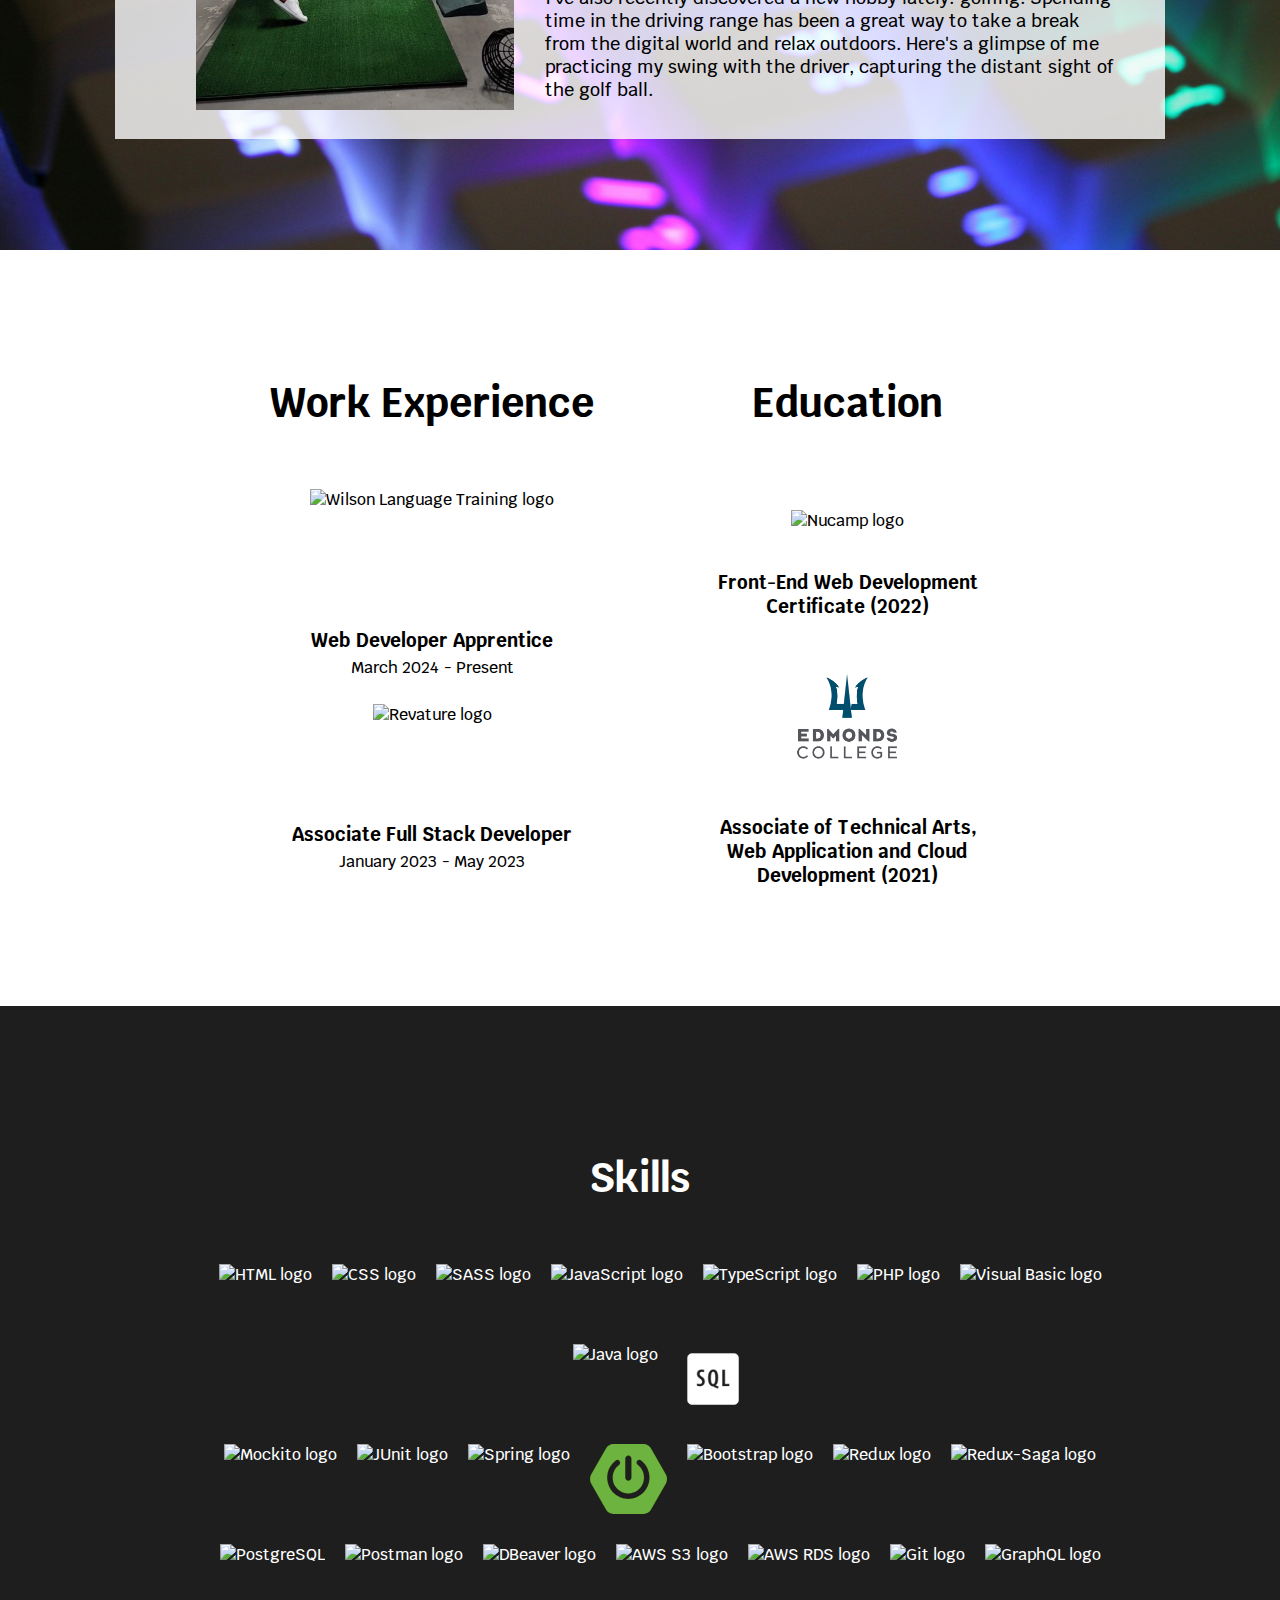
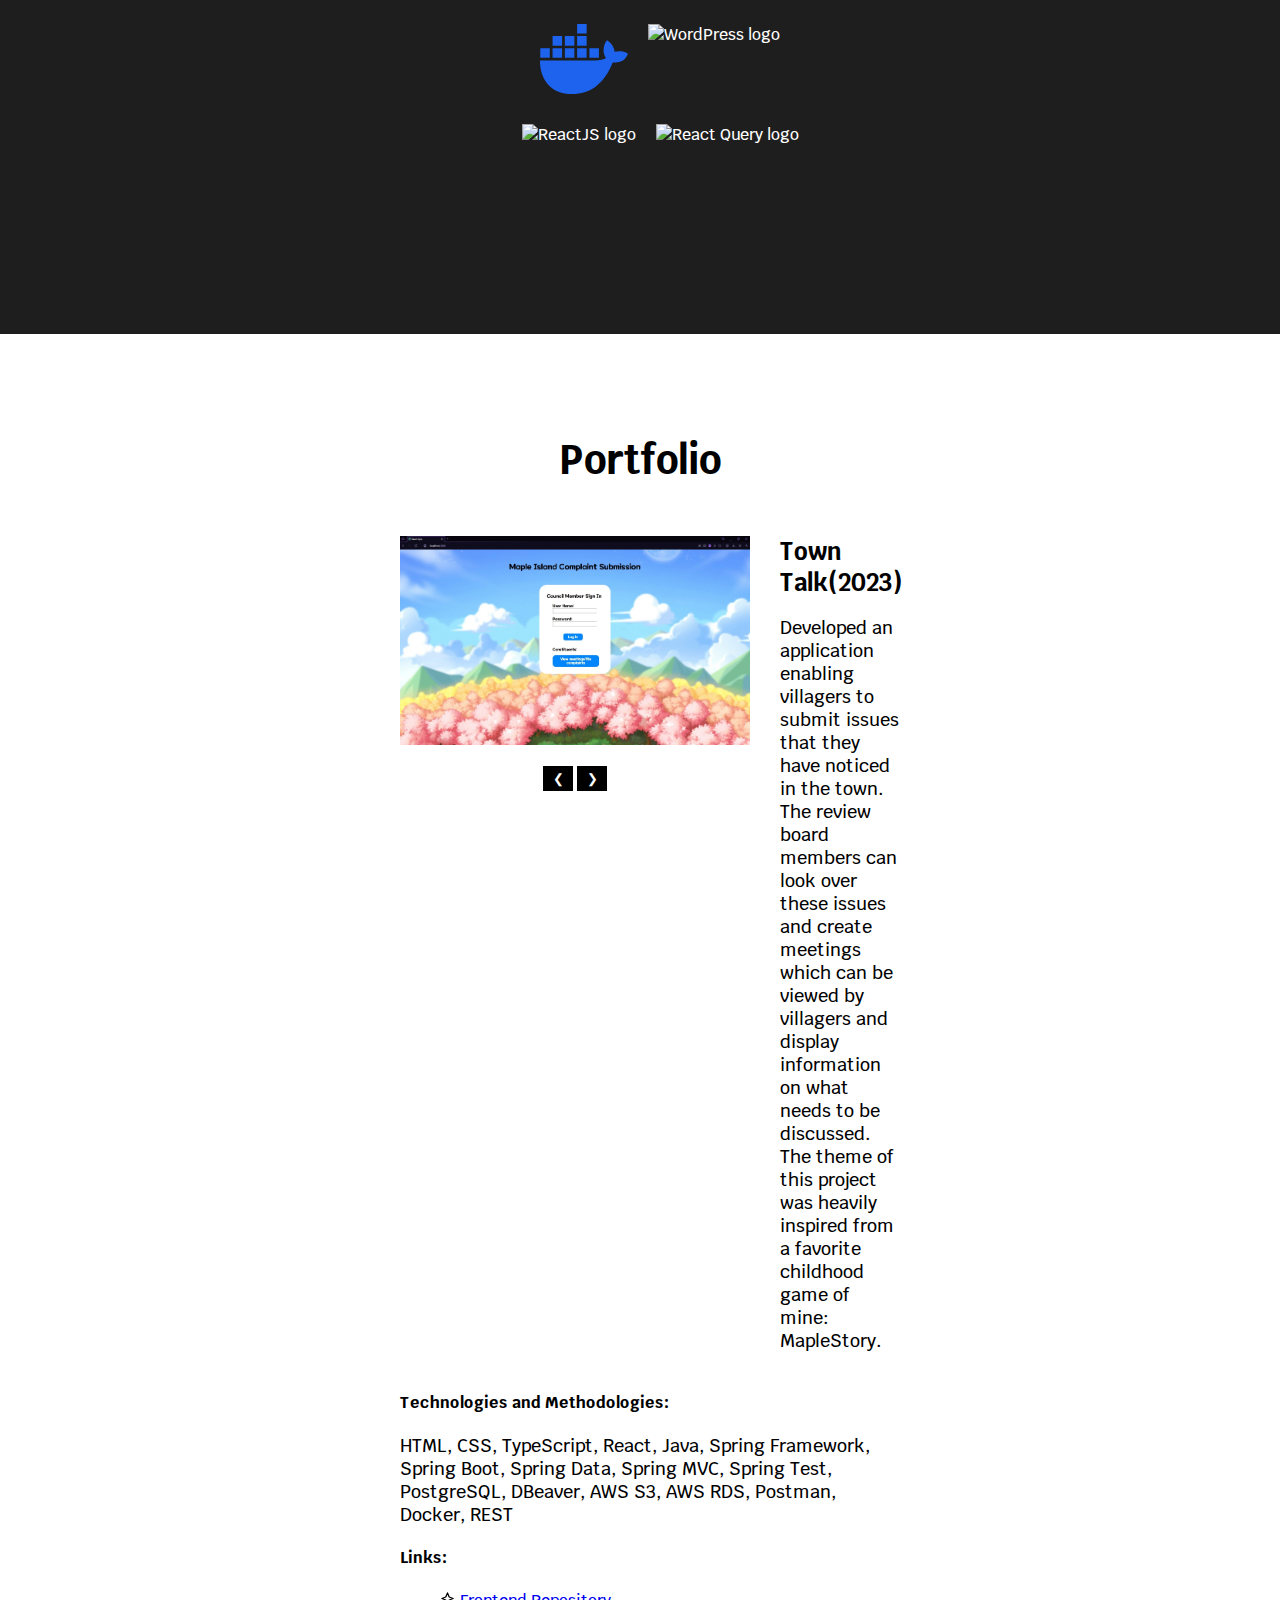
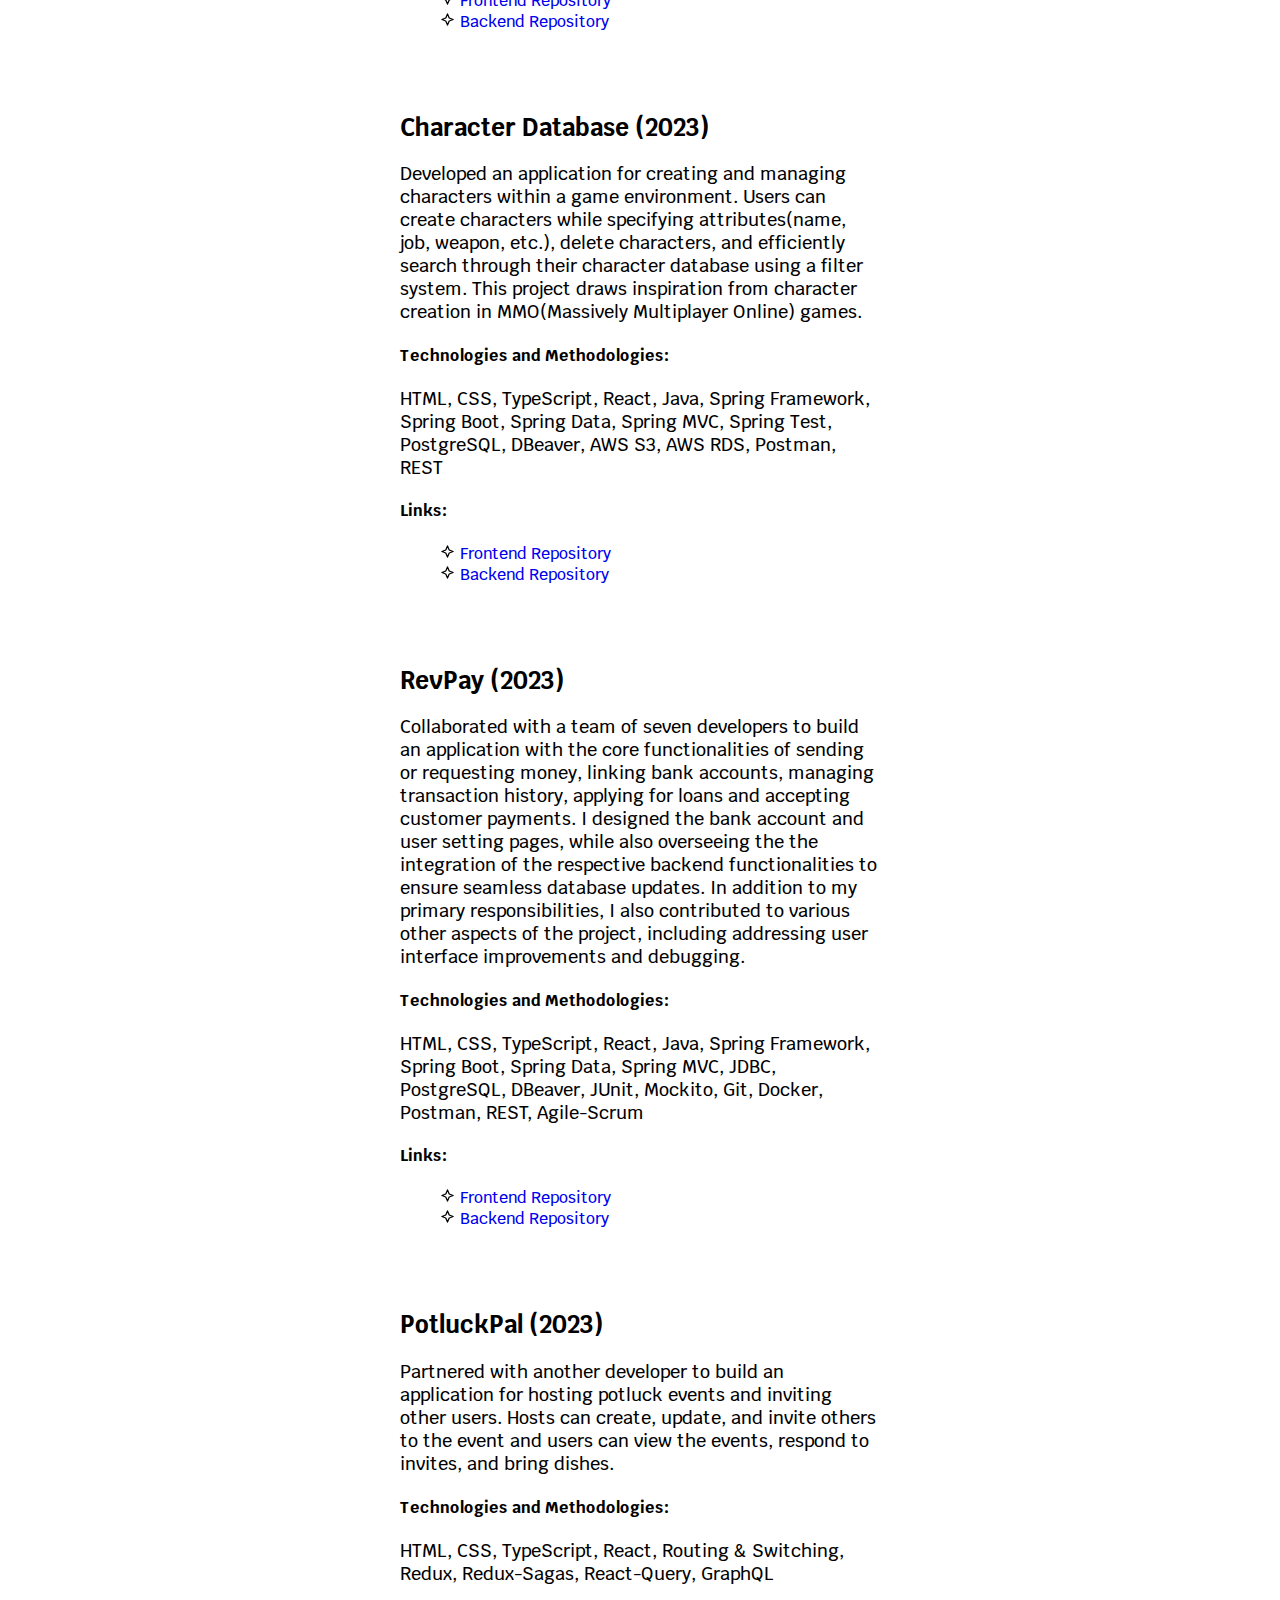
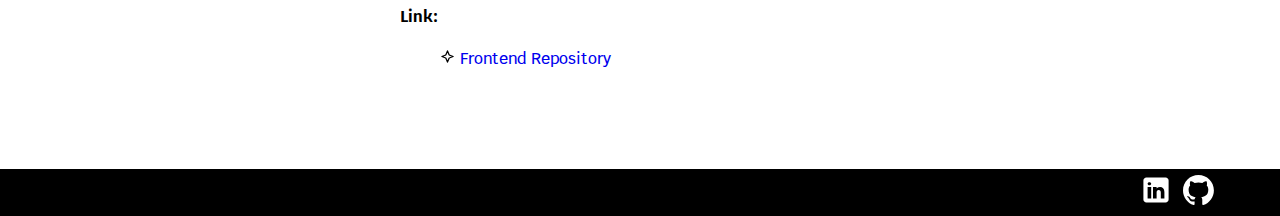
==== commit 517c1c93: "Updated aboout-me section" ====
--- a/index.html
+++ b/index.html
@@ -64,29 +64,20 @@
                             visions to life.
                         </p>
                         <p>
+                            Whether I'm exploring open-world adventures to aim training in competitive first
+                            person shooter games, I'm captivated by the evolving world of video games and the
+                            stunning graphics they offer.
+                        </p>
+                        <p>
                             One of my proudest achievements is embracing back-end development, despite my initial
                             hesitation towards number-oriented work. While I initially envisioned myself in a UI
                             developer or graphic designer role, I've since embraced the versatility of different
                             developer types and am open to new opportunities.
                         </p>
-
                         <p>
-                            I firmly believe in taking pride in one's work, embracing challenges, and constantly pushing
-                            boundaries. Whether I'm exploring open-world adventures to aim training in competitive first
-                            person shooter games, I'm captivated by the ever-evolving world of video games and the
-                            stunning graphics they offer.
-                        </p>
-                        <p>
-                            In my pursuit for knowledge, I've ventured into various learning platforms, including mobile
-                            apps, to diversify my learning environment and keep my routine fresh. My favorite for
-                            learning C# has been Sololearn!
-                        </p>
-                        <p>
-                            In addition to my passion for technology, I've recently discovered a new hobby: golfing.
-                            Spending time in the driving range has become a refreshing break from the digital world,
-                            allowing me to unwind and connect with nature. Here's a glimpse of me practicing my swing
-                            with the
-                            driver, with the distant sight of the golf ball captured.
+                            I've also recently discovered a new hobby lately: golfing. Spending time in the driving range 
+                            has been a great way to take a break from the digital world and relax outdoors. 
+                            Here's a glimpse of me practicing my swing with the driver, capturing the distant sight of the golf ball.
                         </p>
                     </div>
                 </div>
--- a/style.css
+++ b/style.css
@@ -128,7 +128,7 @@
 }
 
 #about-me-content {
-    max-width: 1200px;
+    max-width: 1050px;
 }
 
 .main-article {
@@ -156,7 +156,7 @@
 }
 
 .bio-img {
-    height: 600px;
+    height: 500px;
 }
 
 /* will make text responsive to screen size soon! */
@@ -167,6 +167,7 @@
 
 .image-container {
     flex: 0 0 40%;
+    text-align: center;
 }
 
 .text-container {
@@ -276,11 +277,15 @@
 .project-slideshow button {
     background-color: #000;
     color: #fff;
-    height: 30px;
+    height: 25px;
     width: 30px;
+    font-weight: 400;
+    border: none;
+
+}
+
+.project-slideshow button:hover {
     font-weight: 700;
-    border: none;
-    border-radius: 50%;
 }
 
 .portfolio-class ul li {
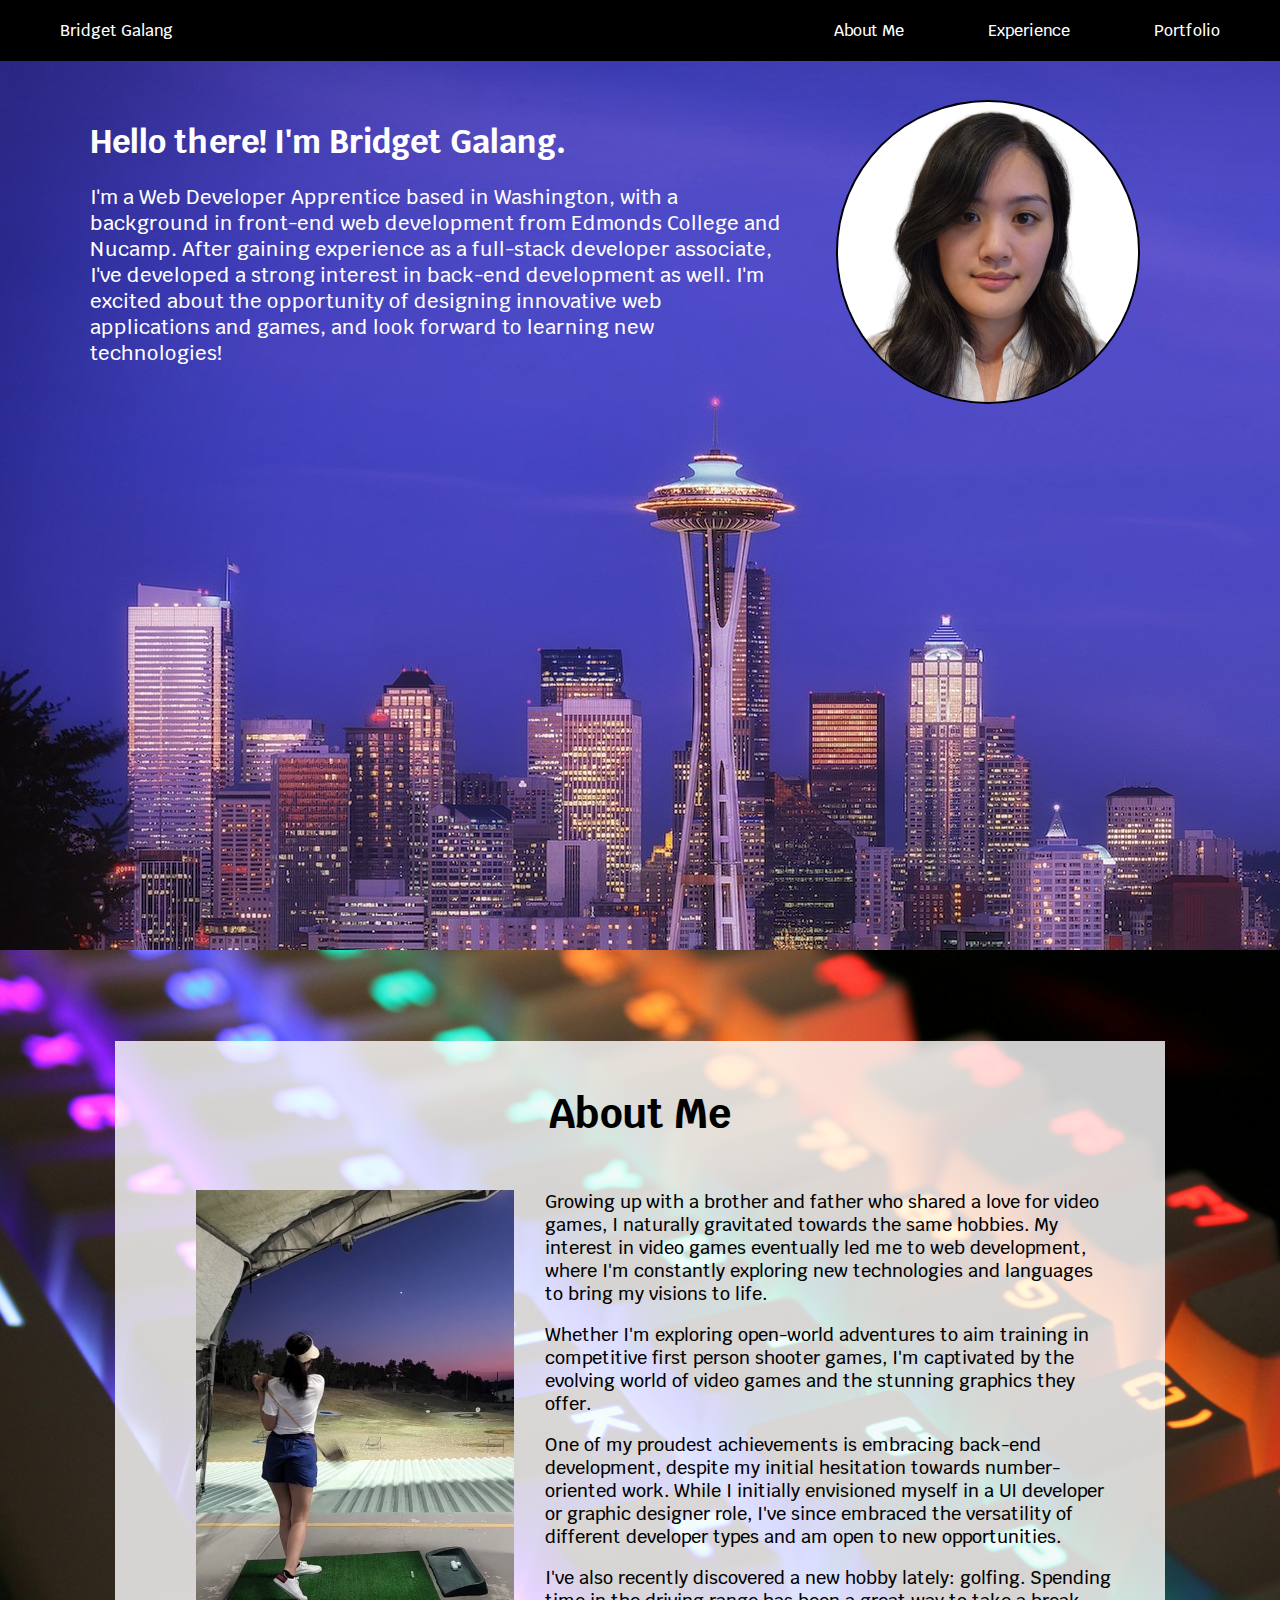
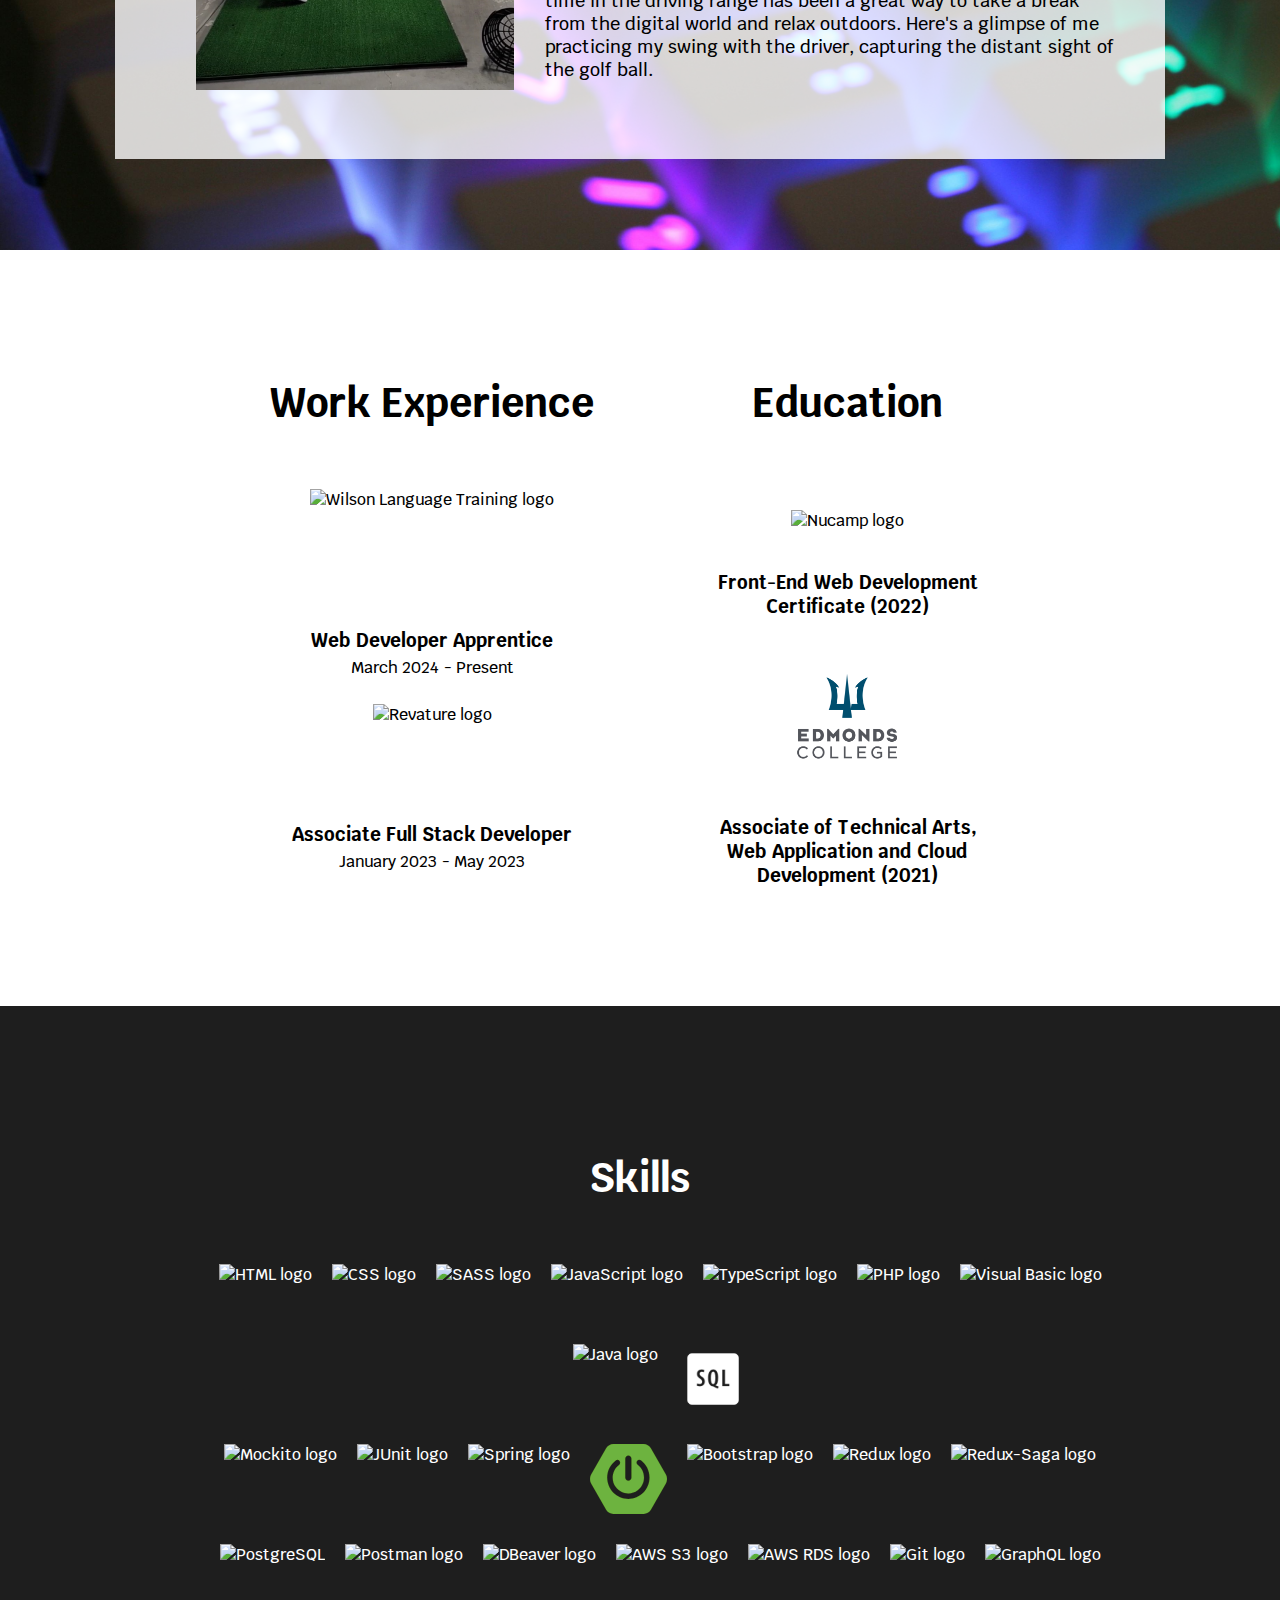
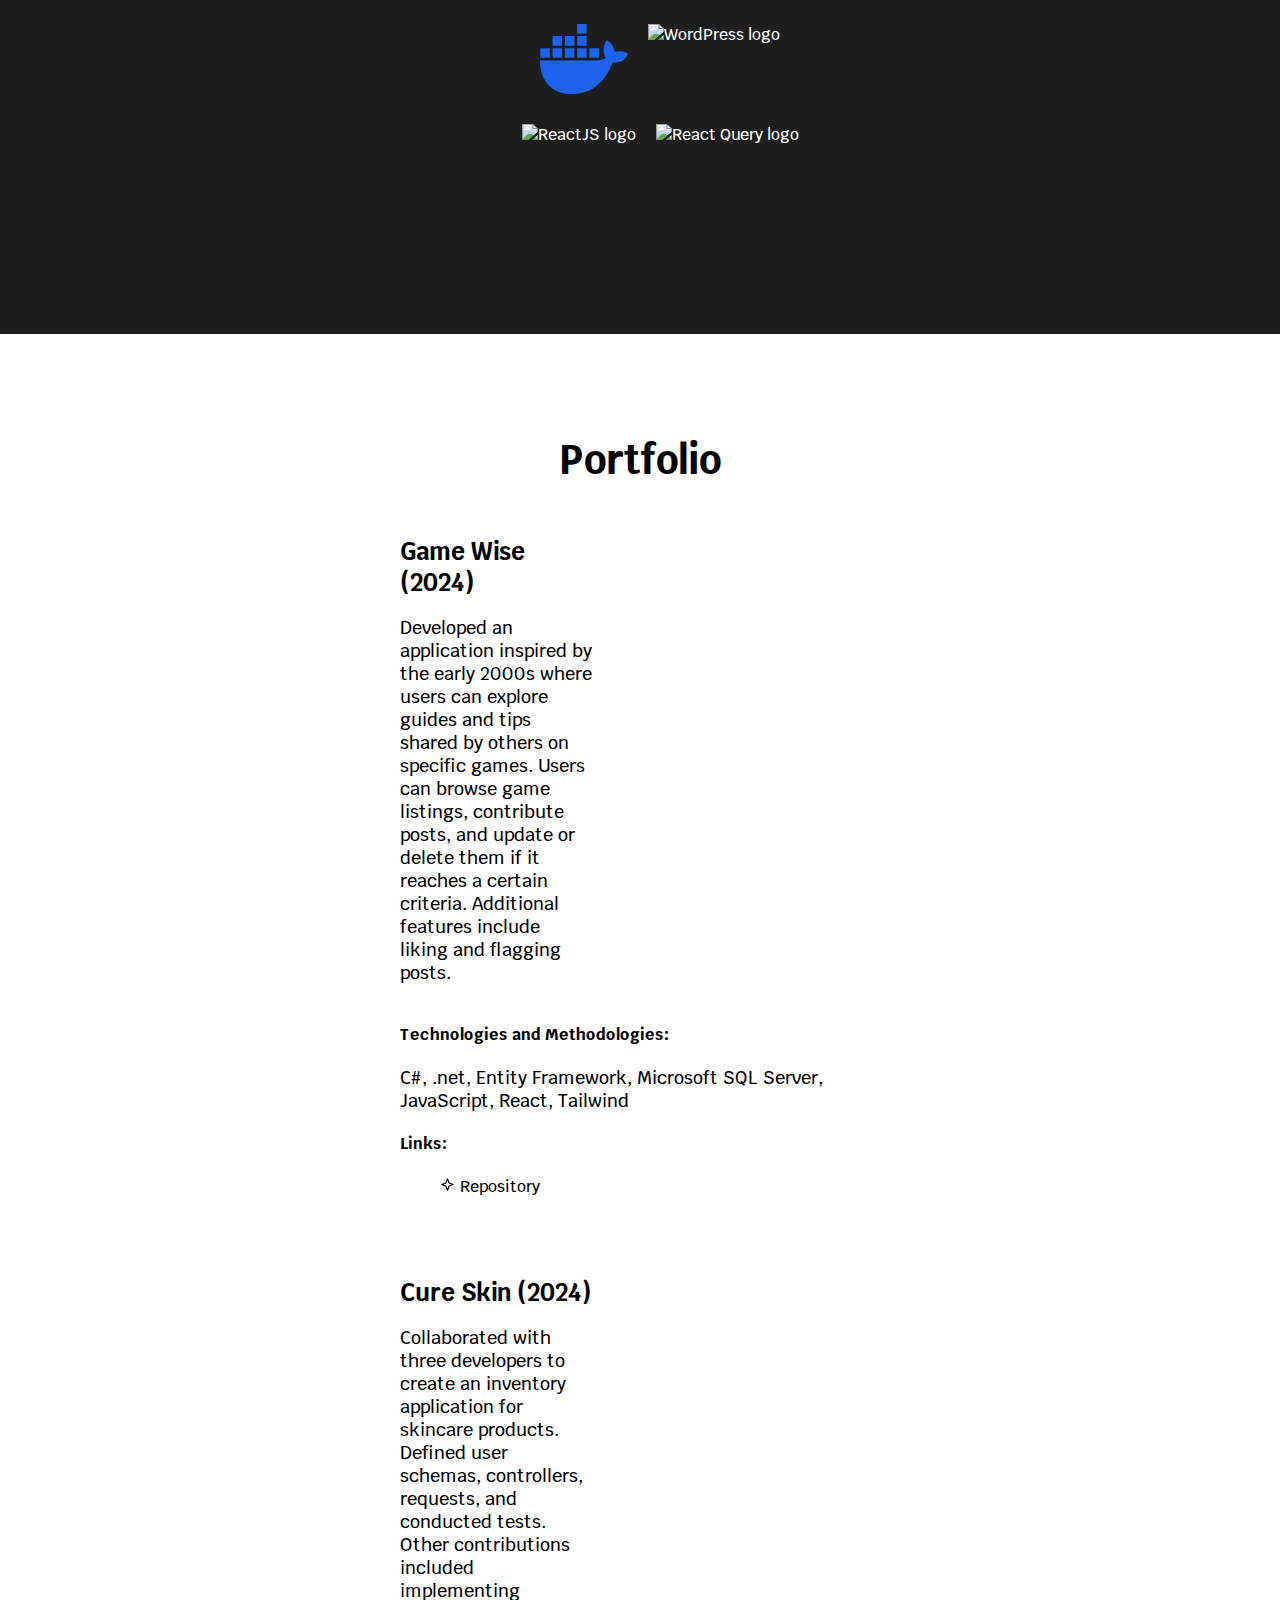
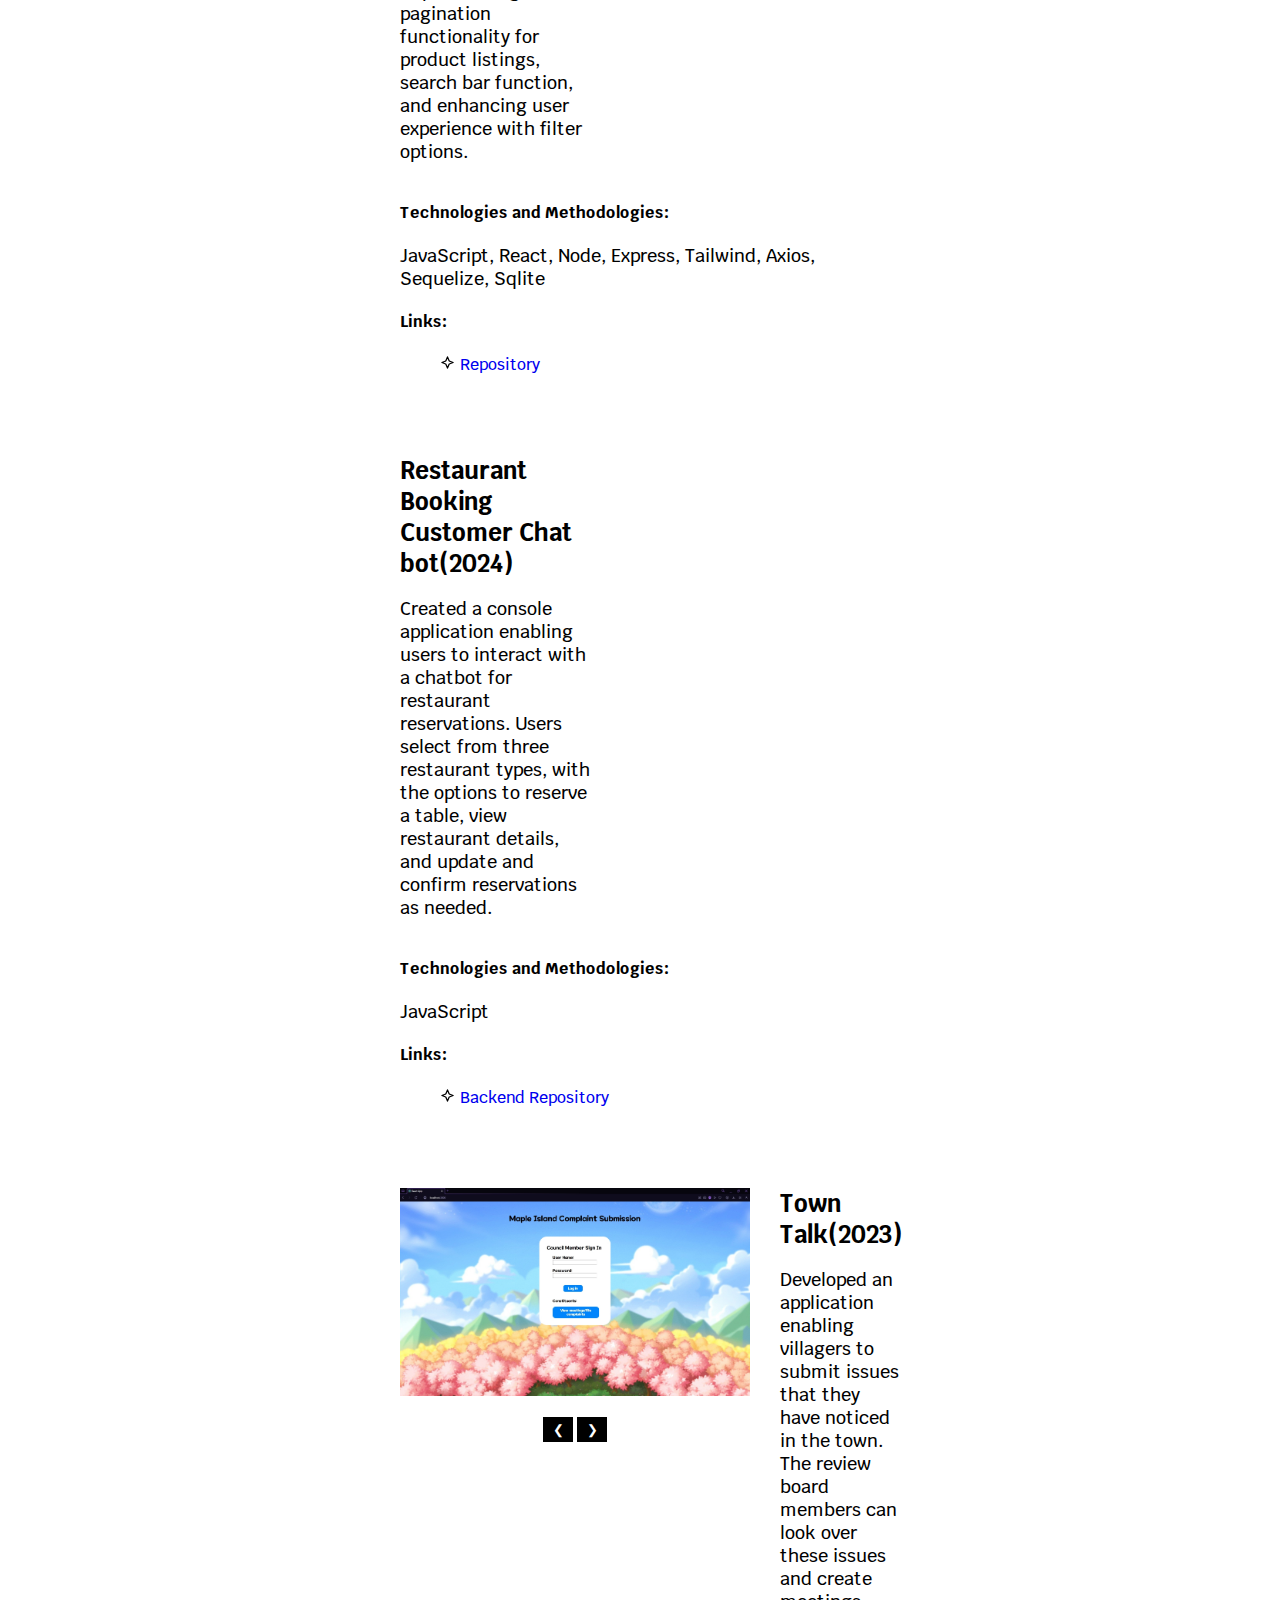
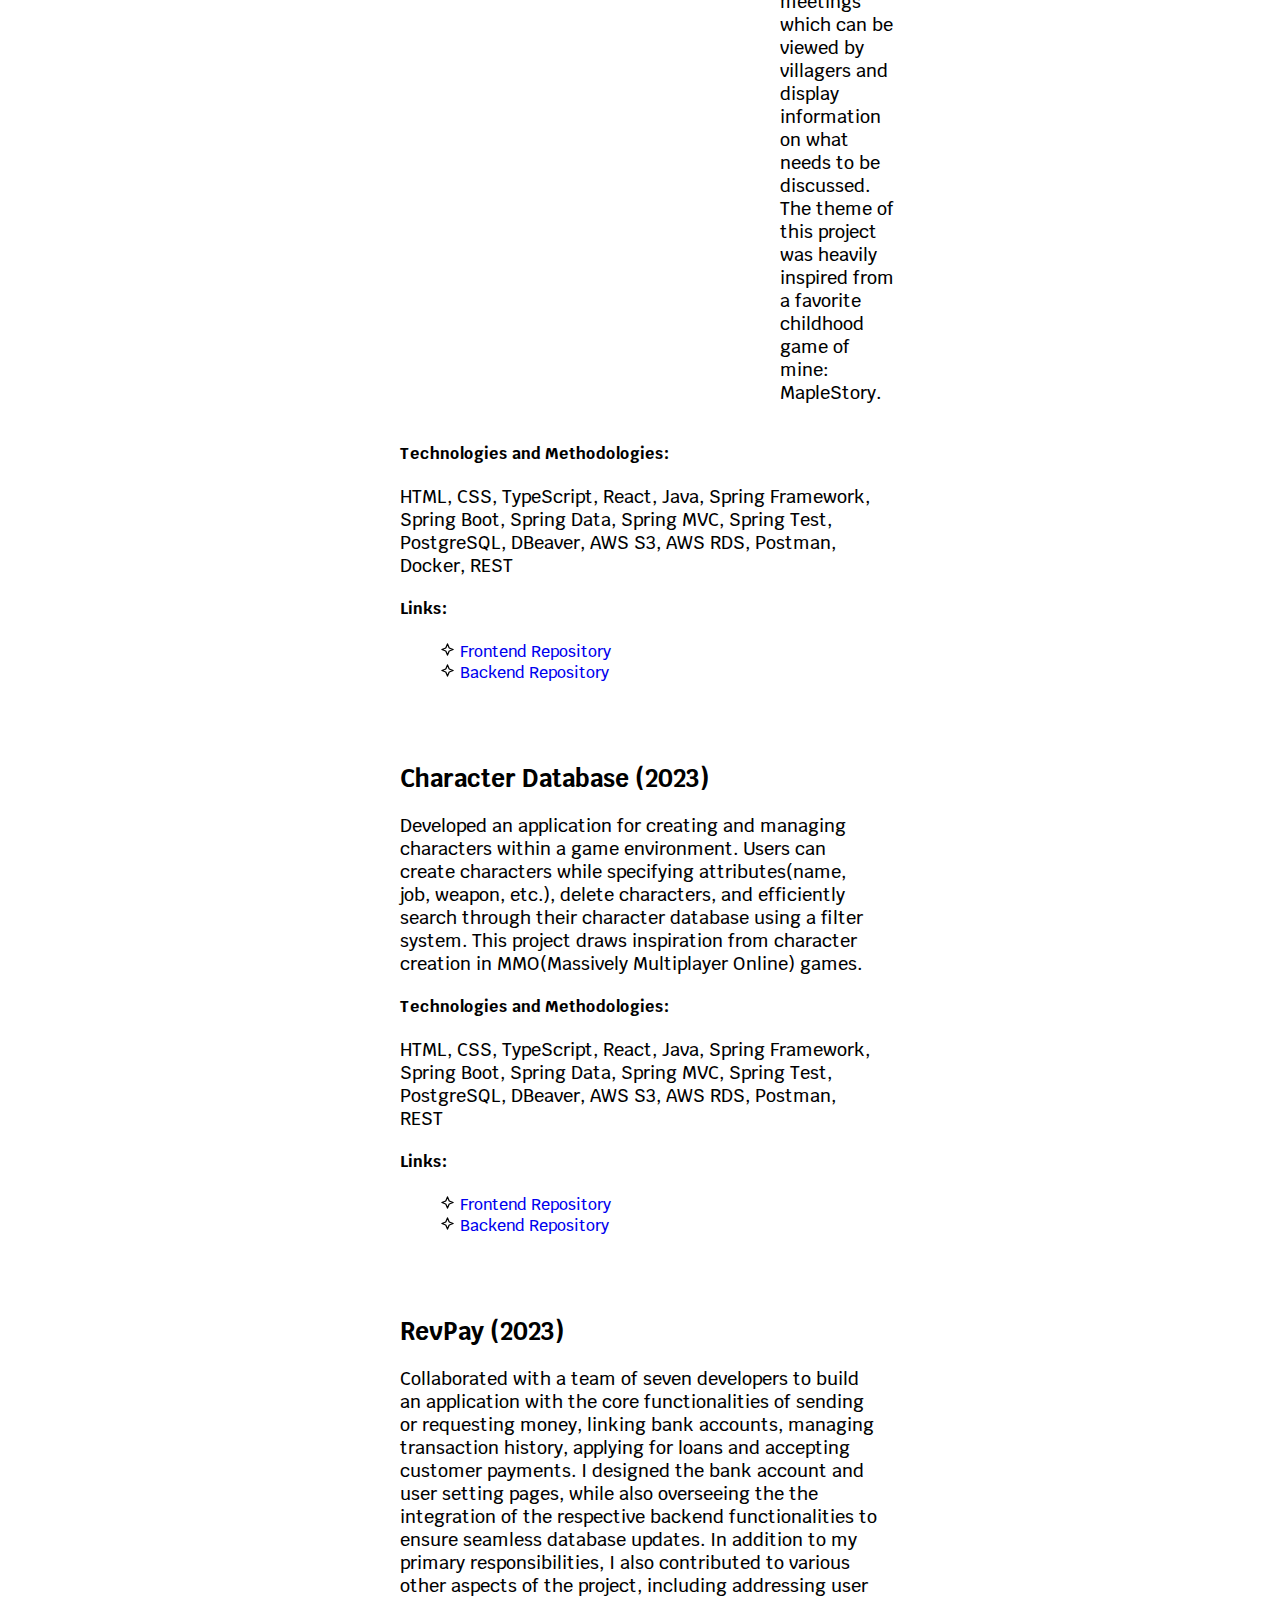
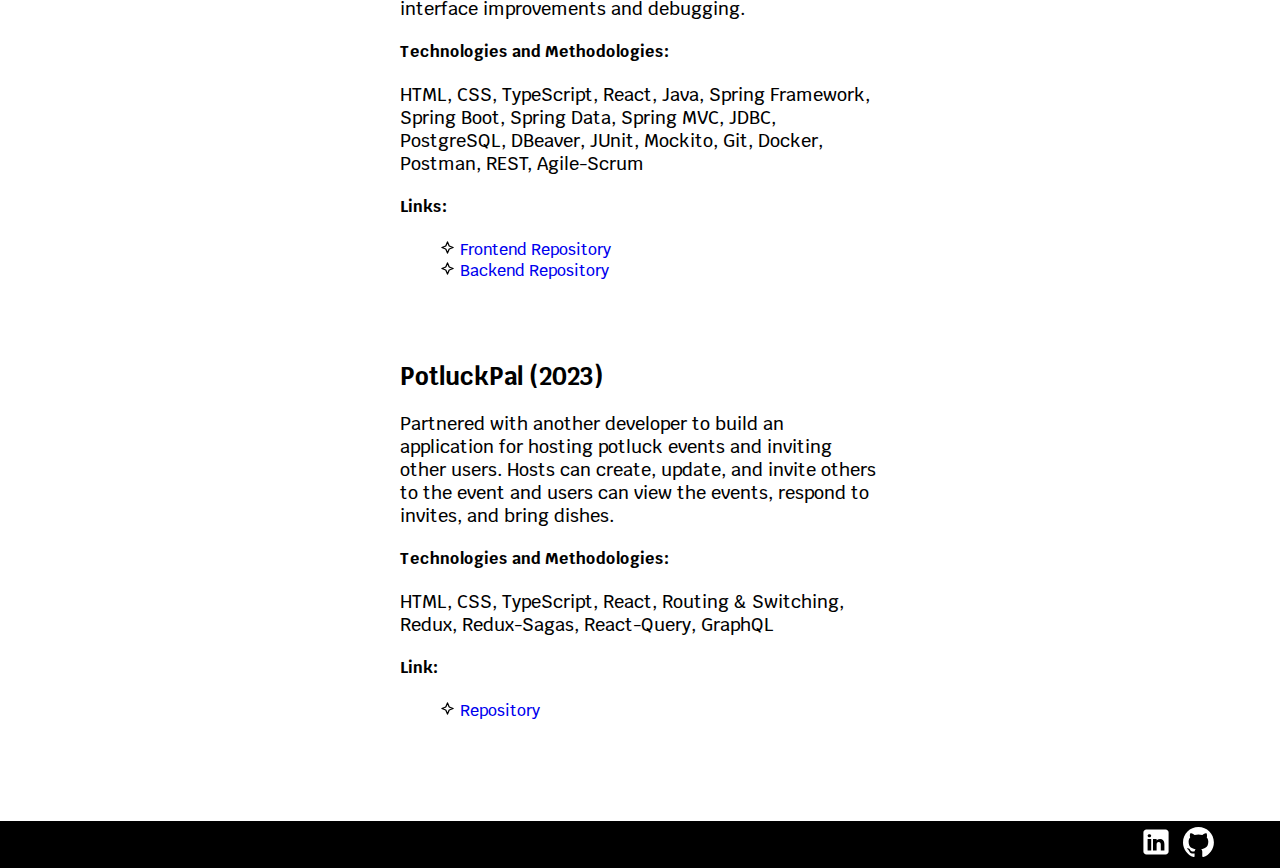
==== commit 36dad51d: "update portfolio sections with new projects" ====
--- a/index.html
+++ b/index.html
@@ -251,6 +251,78 @@
         <header>
             <h1 class="main-header">Portfolio</h1>
         </header>
+
+        <article class="portfolio-class">
+            <div class="project-container">
+                <!-- <div class="project-slideshow">
+                    <img></img>
+                </div> -->
+                <div class="project-description">
+                    <h2>Game Wise (2024)</h2>
+                    <p>
+                        Developed an application inspired by the early 2000s where users can explore guides and tips shared by others on specific games.
+                        Users can browse game listings, contribute posts, and update or delete them if it reaches a certain criteria. Additional features include liking and flagging posts.
+                    </p>
+                </div>
+            </div>
+            <h4>Technologies and Methodologies: </h4>
+            <p>C#, .net, Entity Framework, Microsoft SQL Server, JavaScript, React, Tailwind</p>
+            <h4>Links:</h4>
+            <ul>
+                <li>
+                    <a href="" target="_blank">Repository</a>
+                </li>
+            </ul>
+        </article>
+
+        <article class="portfolio-class">
+            <div class="project-container">
+                <!-- <div class="project-slideshow">
+                    <img></img>
+                </div> -->
+                <div class="project-description">
+                    <h2>Cure Skin (2024)</h2>
+                    <p>
+                        Collaborated with three developers to create an inventory application for skincare products. Defined 
+                        user schemas, controllers, requests, and conducted tests. Other contributions included implementing pagination functionality for product listings, search bar function, 
+                        and enhancing user experience with filter options.
+                    </p>
+                </div>
+            </div>
+            <h4>Technologies and Methodologies: </h4>
+            <p>JavaScript, React, Node, Express, Tailwind, Axios, Sequelize, Sqlite</p>
+            <h4>Links:</h4>
+            <ul>
+                <li>
+                    <a href="https://github.com/InventoryMasters/inventory-app" target="_blank">Repository</a>
+                </li>
+            </ul>
+        </article>
+
+        <article class="portfolio-class">
+            <div class="project-container">
+                <!-- <div class="project-slideshow">
+                    <img></img>
+                </div> -->
+                <div class="project-description">
+                    <h2>Restaurant Booking Customer Chat bot(2024)</h2>
+                    <p>
+                        Created a console application enabling users to interact with a chatbot for restaurant reservations. 
+                        Users select from three restaurant types, with the options to reserve a table, view restaurant details, 
+                        and update and confirm reservations as needed.
+                    </p>
+                </div>
+            </div>
+            <h4>Technologies and Methodologies: </h4>
+            <p>JavaScript</p>
+            <h4>Links:</h4>
+            <ul>
+                <li>
+                    <a href="https://github.com/b26galang/restaurant-booking-customer-chatbot" target="_blank">Backend Repository</a>
+                </li>
+            </ul>
+        </article>
+
         <article class="portfolio-class">
             <div class="project-container">
                 <div class="project-slideshow">
@@ -364,7 +436,7 @@
                 <h4>Link:</h4>
                 <ul>
                     <li>
-                        <a href="https://github.com/brian-spilman/potlukk-react" target="_blank">Frontend Repository</a>
+                        <a href="https://github.com/brian-spilman/potlukk-react" target="_blank">Repository</a>
                     </li>
                 </ul>
             </div>
--- a/style.css
+++ b/style.css
@@ -135,7 +135,7 @@
     background-color: rgba(255, 255, 255, 0.8);
     display: inline-block;
     max-width: 100%;
-    padding: 20px 50px;
+    padding: 20px 50px 60px;
 }
 
 .main-header {
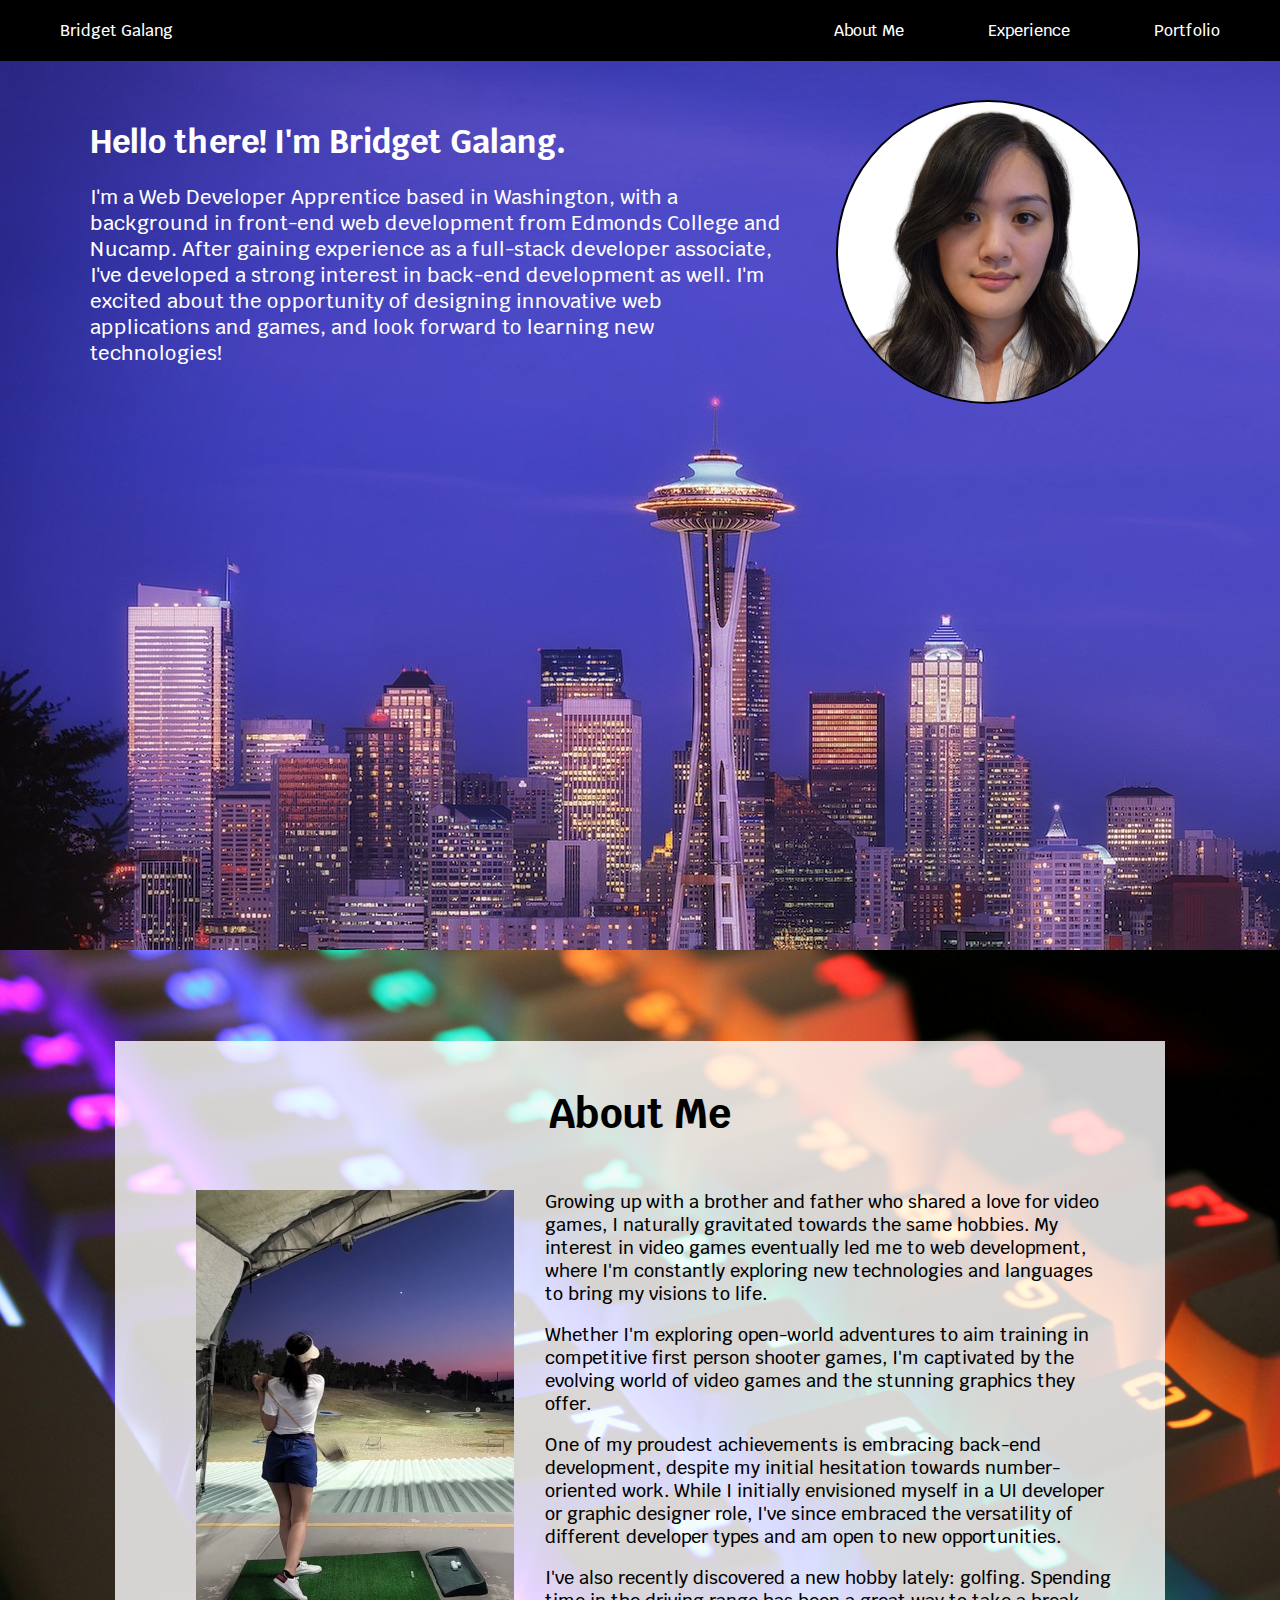
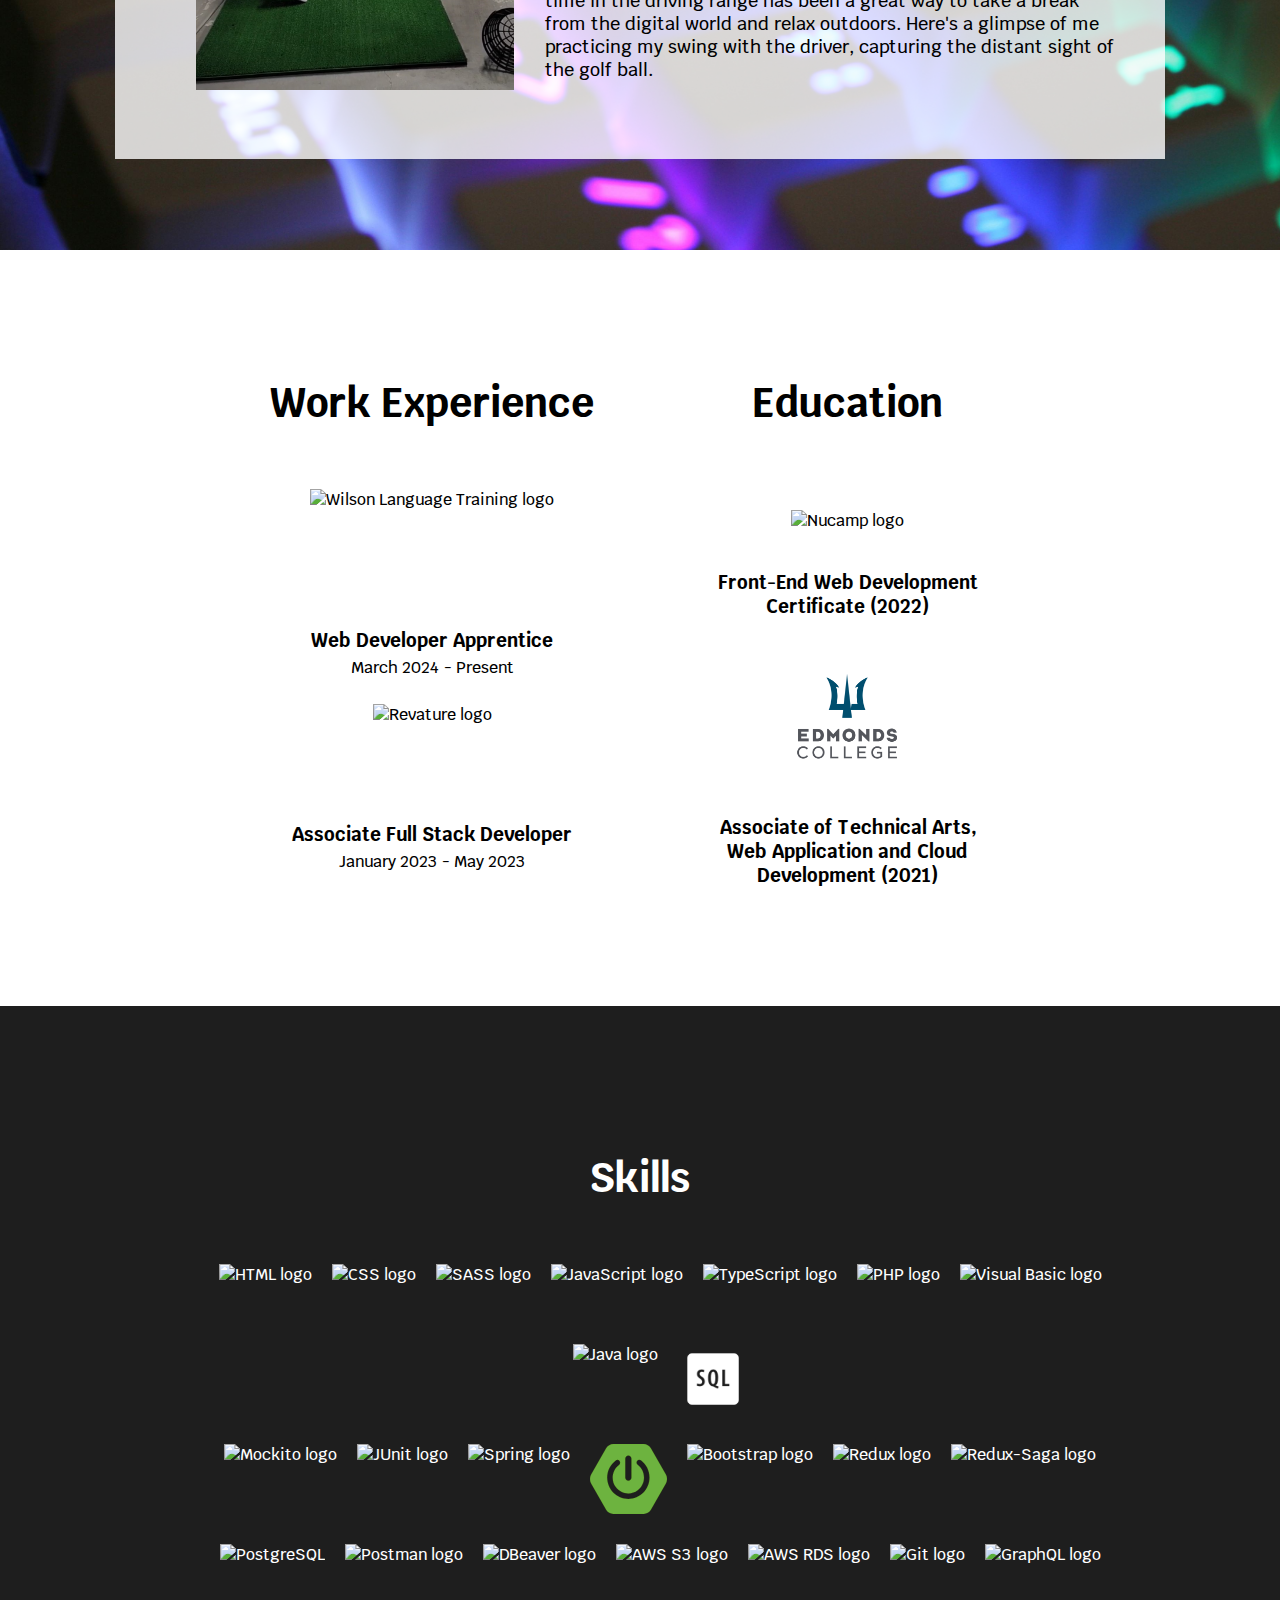
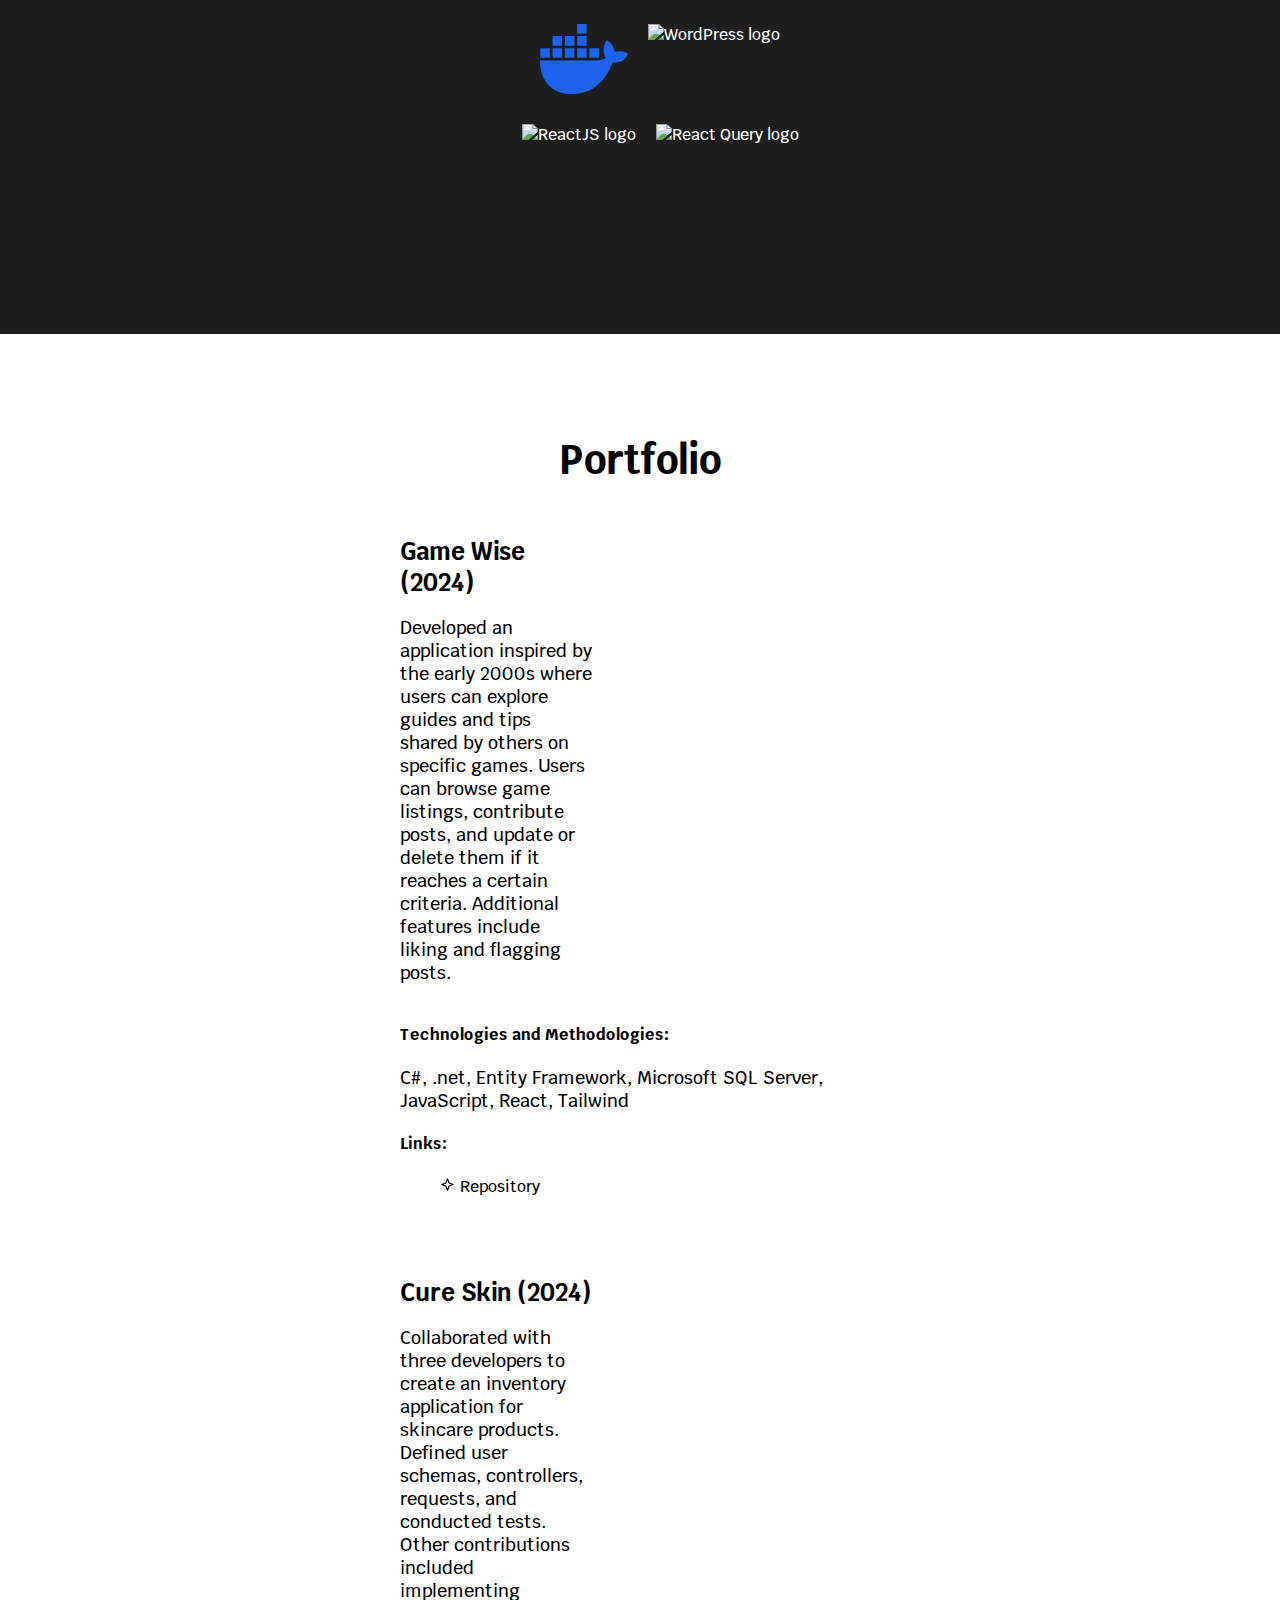
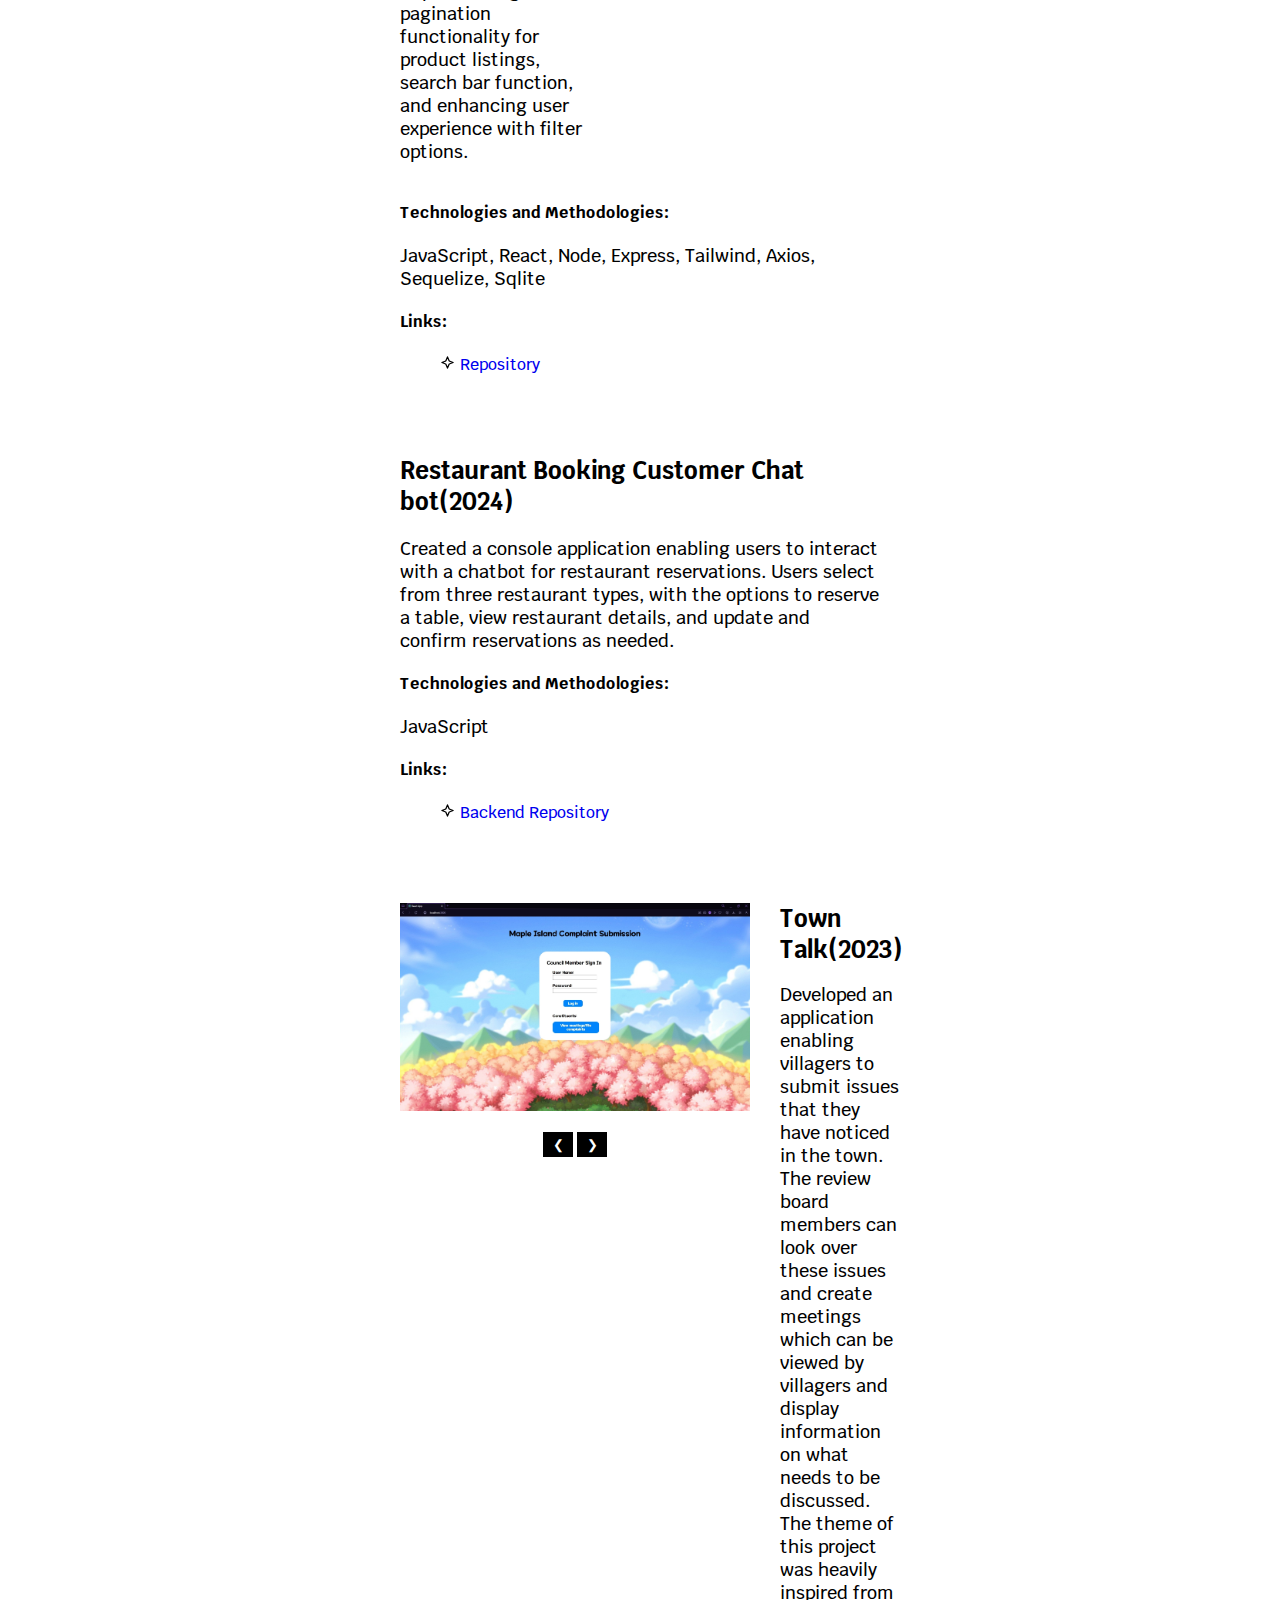
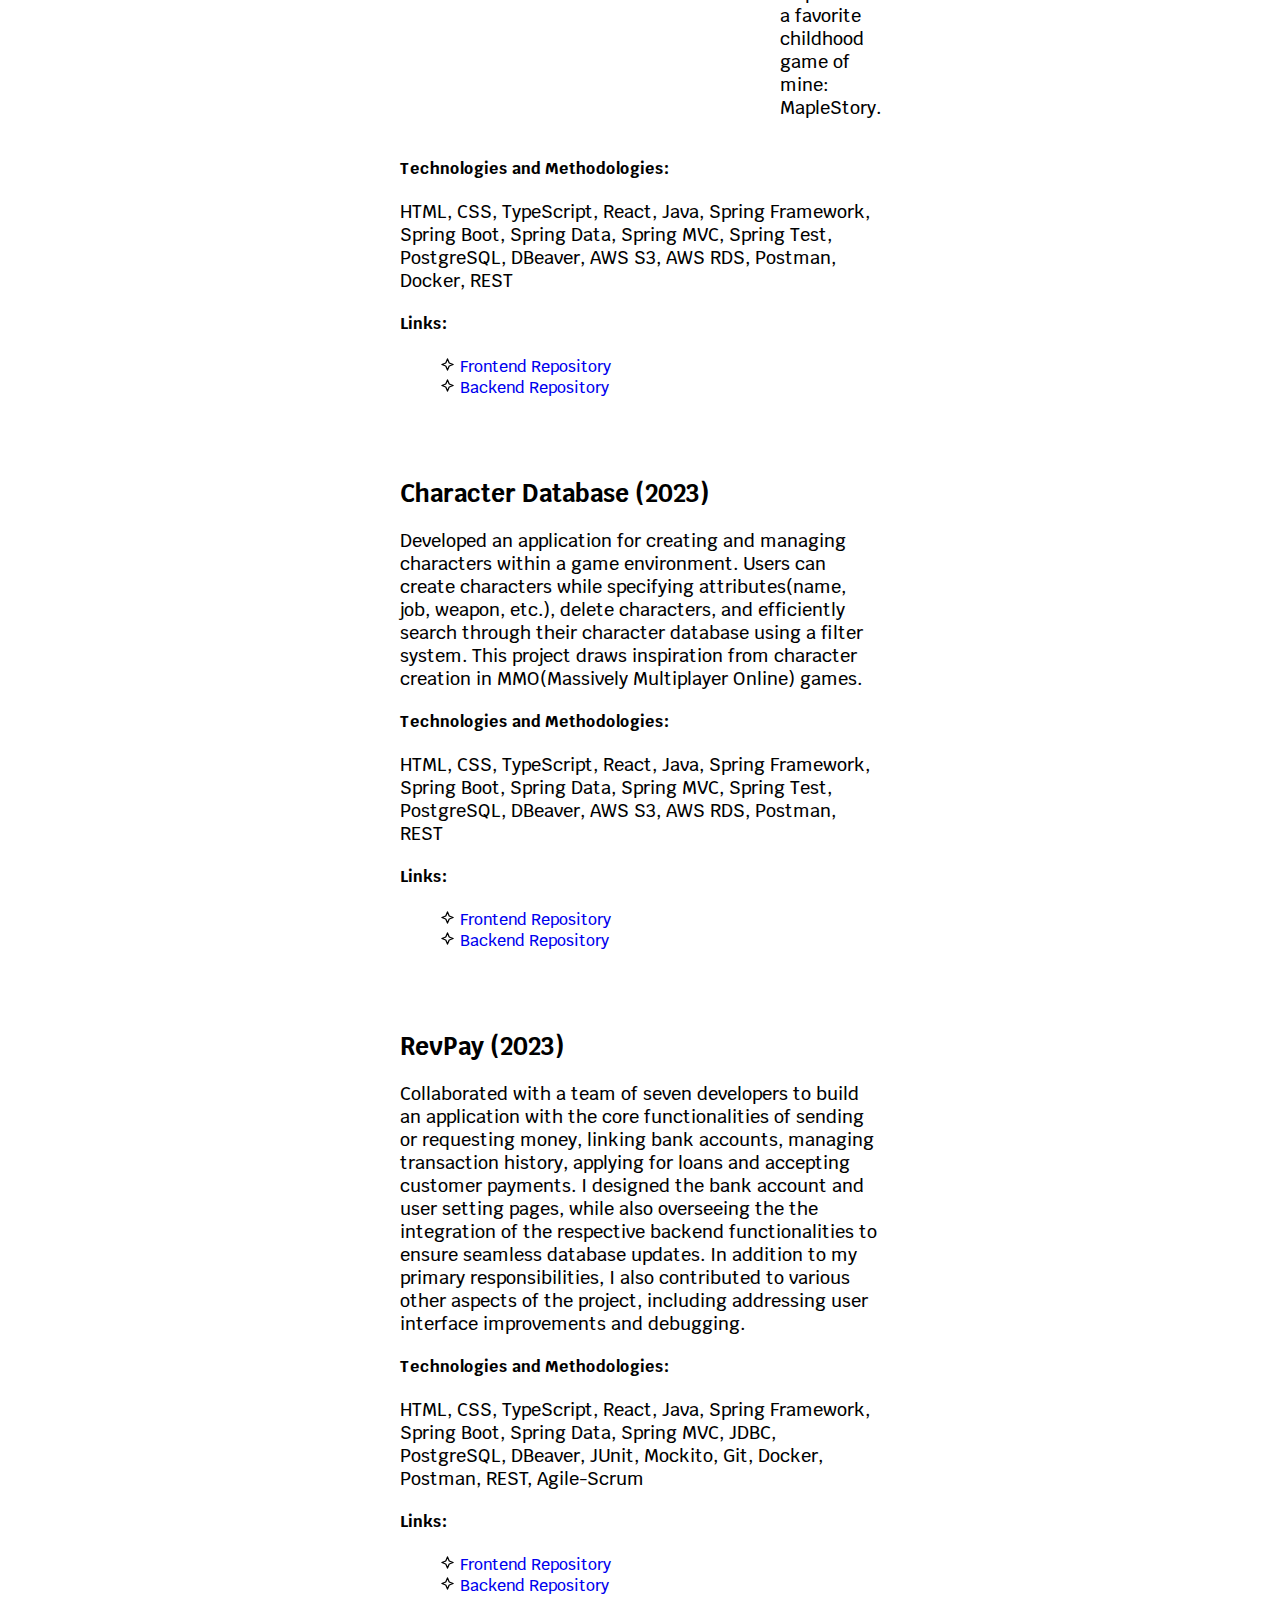
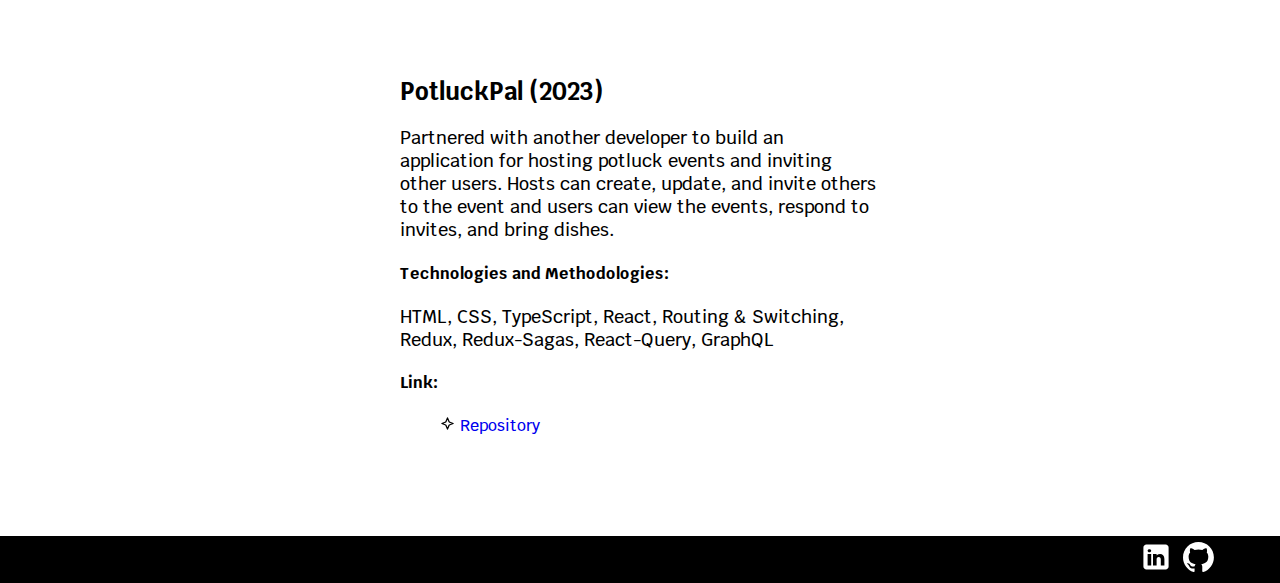
==== commit c998e73f: "remove image div for restaurant booking project" ====
--- a/index.html
+++ b/index.html
@@ -1,458 +1,620 @@
 <!DOCTYPE html>
 <html>
-
-<head>
+  <head>
     <title>Bridget Galang - Web Developer Portfolio</title>
-    <link href="style.css" rel="stylesheet">
-    <link rel="preconnect" href="https://fonts.googleapis.com">
-    <link rel="preconnect" href="https://fonts.gstatic.com" crossorigin>
+    <link href="style.css" rel="stylesheet" />
+    <link rel="preconnect" href="https://fonts.googleapis.com" />
+    <link rel="preconnect" href="https://fonts.gstatic.com" crossorigin />
     <link
-        href="https://fonts.googleapis.com/css2?family=ABeeZee:ital@0;1&family=Krub:ital,wght@0,200;0,300;0,400;0,500;0,600;0,700;1,200;1,300;1,400;1,500;1,600;1,700&display=swap"
-        rel="stylesheet">
-
-
-</head>
-
-<body>
+      href="https://fonts.googleapis.com/css2?family=ABeeZee:ital@0;1&family=Krub:ital,wght@0,200;0,300;0,400;0,500;0,600;0,700;1,200;1,300;1,400;1,500;1,600;1,700&display=swap"
+      rel="stylesheet"
+    />
+  </head>
+
+  <body>
     <nav>
-        <ul>
-            <li><a href="#home" id="bridget-galang">Bridget Galang</a></li>
-            <li id="page-btns">
-                <a href="#aboutme">About Me</a>
-                <a href="#experience">Experience</a>
-                <a href="#portfolio">Portfolio</a>
-            </li>
-        </ul>
+      <ul>
+        <li><a href="#home" id="bridget-galang">Bridget Galang</a></li>
+        <li id="page-btns">
+          <a href="#aboutme">About Me</a>
+          <a href="#experience">Experience</a>
+          <a href="#portfolio">Portfolio</a>
+        </li>
+      </ul>
     </nav>
     <!--Home Page Section -->
     <div id="home">
-        <div class="home">
-            <div>
-                <h1>Hello there! I'm Bridget Galang.</h1>
-                <p style="margin-top: 0;">
-                    I'm a Web Developer Apprentice based in Washington, with a background in front-end web development
-                    from
-                    Edmonds College and Nucamp.
-                    After gaining experience as a full-stack developer associate, I've developed a strong interest in
-                    back-end development
-                    as well. I'm excited about the opportunity of designing innovative web applications and games, and
-                    look
-                    forward to
-                    learning new technologies!
-                </p>
-            </div>
-            <div>
-                <img src="img/bridgetGalang.jpg" alt="Bridget Galang" id="headshot">
-            </div>
-        </div>
+      <div class="home">
+        <div>
+          <h1>Hello there! I'm Bridget Galang.</h1>
+          <p style="margin-top: 0">
+            I'm a Web Developer Apprentice based in Washington, with a
+            background in front-end web development from Edmonds College and
+            Nucamp. After gaining experience as a full-stack developer
+            associate, I've developed a strong interest in back-end development
+            as well. I'm excited about the opportunity of designing innovative
+            web applications and games, and look forward to learning new
+            technologies!
+          </p>
+        </div>
+        <div>
+          <img src="img/bridgetGalang.jpg" alt="Bridget Galang" id="headshot" />
+        </div>
+      </div>
     </div>
 
     <!--About Me Section-->
     <div id="aboutme">
-        <div id="about-me-content">
-            <article class="main-article">
-                <h1 class="main-header">About Me</h1>
-                <div class="image-with-text">
-                    <div class="image-container">
-                        <img src="img/bridget-golfing.jpg" alt="Photo of me practing golf swing" class="bio-img">
-                    </div>
-                    <div class="text-container">
-                        <p>
-                            Growing up with a brother and father who shared a love for video games, I naturally
-                            gravitated towards the same hobbies. My interest in video games eventually led me to web
-                            development, where I'm constantly exploring new technologies and languages to bring my
-                            visions to life.
-                        </p>
-                        <p>
-                            Whether I'm exploring open-world adventures to aim training in competitive first
-                            person shooter games, I'm captivated by the evolving world of video games and the
-                            stunning graphics they offer.
-                        </p>
-                        <p>
-                            One of my proudest achievements is embracing back-end development, despite my initial
-                            hesitation towards number-oriented work. While I initially envisioned myself in a UI
-                            developer or graphic designer role, I've since embraced the versatility of different
-                            developer types and am open to new opportunities.
-                        </p>
-                        <p>
-                            I've also recently discovered a new hobby lately: golfing. Spending time in the driving range 
-                            has been a great way to take a break from the digital world and relax outdoors. 
-                            Here's a glimpse of me practicing my swing with the driver, capturing the distant sight of the golf ball.
-                        </p>
-                    </div>
-                </div>
-            </article>
-        </div>
+      <div id="about-me-content">
+        <article class="main-article">
+          <h1 class="main-header">About Me</h1>
+          <div class="image-with-text">
+            <div class="image-container">
+              <img
+                src="img/bridget-golfing.jpg"
+                alt="Photo of me practing golf swing"
+                class="bio-img"
+              />
+            </div>
+            <div class="text-container">
+              <p>
+                Growing up with a brother and father who shared a love for video
+                games, I naturally gravitated towards the same hobbies. My
+                interest in video games eventually led me to web development,
+                where I'm constantly exploring new technologies and languages to
+                bring my visions to life.
+              </p>
+              <p>
+                Whether I'm exploring open-world adventures to aim training in
+                competitive first person shooter games, I'm captivated by the
+                evolving world of video games and the stunning graphics they
+                offer.
+              </p>
+              <p>
+                One of my proudest achievements is embracing back-end
+                development, despite my initial hesitation towards
+                number-oriented work. While I initially envisioned myself in a
+                UI developer or graphic designer role, I've since embraced the
+                versatility of different developer types and am open to new
+                opportunities.
+              </p>
+              <p>
+                I've also recently discovered a new hobby lately: golfing.
+                Spending time in the driving range has been a great way to take
+                a break from the digital world and relax outdoors. Here's a
+                glimpse of me practicing my swing with the driver, capturing the
+                distant sight of the golf ball.
+              </p>
+            </div>
+          </div>
+        </article>
+      </div>
     </div>
 
     <!--Experience Section-->
     <div id="experience">
-        <div class="centered-work">
-            <article class="experience-article">
-                <header>
-                    <h1 class="main-header">Work Experience</h1>
-                </header>
-                <div class="experience-content">
-                    <img src="https://encrypted-tbn0.gstatic.com/images?q=tbn:ANd9GcS-WFI_L_BvVJ7jIg6CEw7s6ReGIjoCEVUGhMzTusd1ww&s"
-                        alt="Wilson Language Training logo" style="height: 100px; padding-bottom: 20px;" class="logo">
-                    <h3 style="margin-bottom: 0px">Web Developer Apprentice</h3>
-                    <p>March 2024 - Present</p>
-                    <img src="https://upload.wikimedia.org/wikipedia/commons/0/0b/Revature-768x768.webp"
-                        alt="Revature logo" style="height: 100px" class="logo">
-                    <h3 style="margin-bottom: 0px">Associate Full Stack Developer</h3>
-                    <p>January 2023 - May 2023</p>
-                </div>
-            </article>
-            <article class="experience-article">
-                <header>
-                    <h1 class="main-header">Education</h1>
-                </header>
-                <br>
-                <div class="experience-content">
-                    <img src="https://www.nucamp.co/assets/imgs/nucamp-logotype-only-color-vector.svg" alt="Nucamp logo"
-                        style="height: 20px" class="logo">
-                    <br>
-
-                    <h3>Front-End Web Development Certificate (2022)</h3>
-                    <img src="img/edmonds-college.png" alt="Edmonds college logo" style="height: 150px" class="logo">
-                    <h3>Associate of Technical Arts,<br> Web Application and Cloud Development (2021)</h3>
-                </div>
-            </article>
-        </div>
+      <div class="centered-work">
+        <article class="experience-article">
+          <header>
+            <h1 class="main-header">Work Experience</h1>
+          </header>
+          <div class="experience-content">
+            <img
+              src="https://encrypted-tbn0.gstatic.com/images?q=tbn:ANd9GcS-WFI_L_BvVJ7jIg6CEw7s6ReGIjoCEVUGhMzTusd1ww&s"
+              alt="Wilson Language Training logo"
+              style="height: 100px; padding-bottom: 20px"
+              class="logo"
+            />
+            <h3 style="margin-bottom: 0px">Web Developer Apprentice</h3>
+            <p>March 2024 - Present</p>
+            <img
+              src="https://upload.wikimedia.org/wikipedia/commons/0/0b/Revature-768x768.webp"
+              alt="Revature logo"
+              style="height: 100px"
+              class="logo"
+            />
+            <h3 style="margin-bottom: 0px">Associate Full Stack Developer</h3>
+            <p>January 2023 - May 2023</p>
+          </div>
+        </article>
+        <article class="experience-article">
+          <header>
+            <h1 class="main-header">Education</h1>
+          </header>
+          <br />
+          <div class="experience-content">
+            <img
+              src="https://www.nucamp.co/assets/imgs/nucamp-logotype-only-color-vector.svg"
+              alt="Nucamp logo"
+              style="height: 20px"
+              class="logo"
+            />
+            <br />
+
+            <h3>Front-End Web Development Certificate (2022)</h3>
+            <img
+              src="img/edmonds-college.png"
+              alt="Edmonds college logo"
+              style="height: 150px"
+              class="logo"
+            />
+            <h3>
+              Associate of Technical Arts,<br />
+              Web Application and Cloud Development (2021)
+            </h3>
+          </div>
+        </article>
+      </div>
     </div>
 
     <!--Skills-->
     <div id="skills-bg">
-        <div id="skill-div">
-            <header>
-                <h1 class="main-header">Skills</h1>
-            </header>
-
-            <!--Language List-->
-            <ul class="skill-list">
-                <li>
-                    <img src="https://upload.wikimedia.org/wikipedia/commons/3/38/HTML5_Badge.svg" alt="HTML logo"
-                        class="logo">
-                </li>
-                <li>
-                    <img src="https://upload.wikimedia.org/wikipedia/commons/6/62/CSS3_logo.svg" alt="CSS logo"
-                        class="logo">
-                </li>
-                <li>
-                    <img src="https://upload.wikimedia.org/wikipedia/commons/thumb/9/96/Sass_Logo_Color.svg/2560px-Sass_Logo_Color.svg.png"
-                        alt="SASS logo" class="logo">
-                </li>
-                <li>
-                    <img src="https://upload.wikimedia.org/wikipedia/commons/6/6a/JavaScript-logo.png"
-                        alt="JavaScript logo" class="logo">
-                </li>
-                <li>
-                    <img src="https://upload.wikimedia.org/wikipedia/commons/thumb/4/4c/Typescript_logo_2020.svg/2048px-Typescript_logo_2020.svg.png"
-                        alt="TypeScript logo" class="logo">
-                </li>
-                <li>
-                    <img src="https://www.php.net/images/logos/new-php-logo.svg" alt="PHP logo" class="logo">
-                </li>
-                <li>
-                    <img src="https://upload.wikimedia.org/wikipedia/commons/thumb/4/40/VB.NET_Logo.svg/512px-VB.NET_Logo.svg.png"
-                        alt="Visual Basic logo" class="logo">
-                </li>
-                <li>
-                    <img src="https://upload.wikimedia.org/wikipedia/en/thumb/3/30/Java_programming_language_logo.svg/1200px-Java_programming_language_logo.svg.png"
-                        alt="Java logo" class="logo">
-                </li>
-                <li>
-                    <img src="img/sql.png" alt="SQL" class="logo">
-                </li>
-            </ul>
-
-            <!--Framework List-->
-            <ul class="skill-list">
-                <li>
-                    <img src="https://github.com/mockito/mockito.github.io/raw/master/img/logo%402x.png"
-                        alt="Mockito logo" class="logo">
-                </li>
-                <li>
-                    <img src="https://junit.org/junit5/assets/img/junit5-logo.png" alt="JUnit logo" class="logo">
-                </li>
-                <li>
-                    <img src="https://spring.io/img/spring.svg" alt="Spring logo" class="logo">
-                </li>
-                <li>
-                    <img src="img/springboot.svg" alt="Spring Boot logo" class="logo">
-                </li>
-                <li>
-                    <img src="https://getbootstrap.com/docs/5.0/assets/brand/bootstrap-logo.svg" alt="Bootstrap logo"
-                        class="logo">
-                </li>
-                <li>
-                    <img src="https://raw.githubusercontent.com/reduxjs/redux/master/logo/logo.png" alt="Redux logo"
-                        class="logo">
-                </li>
-                <li>
-                    <img src="https://cdn.worldvectorlogo.com/logos/redux-saga.svg" alt="Redux-Saga logo" class="logo">
-                </li>
-            </ul>
-
-            <!--Tool List-->
-            <ul class="skill-list">
-                <li> <img
-                        src="https://upload.wikimedia.org/wikipedia/commons/thumb/2/29/Postgresql_elephant.svg/120px-Postgresql_elephant.svg.png"
-                        alt="PostgreSQL" class="logo">
-                </li>
-                <li>
-                    <img src="https://cdn.worldvectorlogo.com/logos/postman.svg" alt="Postman logo" class="logo">
-                </li>
-                <li>
-                    <img src="https://upload.wikimedia.org/wikipedia/commons/thumb/b/b5/DBeaver_logo.svg/256px-DBeaver_logo.svg.png"
-                        alt="DBeaver logo" class="logo">
-                </li>
-                <li>
-                    <img src="https://upload.wikimedia.org/wikipedia/commons/thumb/b/bc/Amazon-S3-Logo.svg/1712px-Amazon-S3-Logo.svg.png"
-                        alt="AWS S3 logo" class="logo">
-                </li>
-                <li>
-                    <img src="https://cdn.worldvectorlogo.com/logos/aws-rds.svg" alt="AWS RDS logo" class="logo">
-                </li>
-                <li>
-                    <img src="https://git-scm.com/images/logos/downloads/Git-Icon-1788C.svg" alt="Git logo"
-                        class="logo">
-                </li>
-                <li>
-                    <img src="https://graphql.org/_next/static/media/logo.ad338028.svg" alt="GraphQL logo" class="logo">
-                </li>
-                <li>
-                    <img src="img/docker-mark-blue.svg" alt="Docker logo" class="logo">
-                </li>
-                <li>
-                    <img src="https://upload.wikimedia.org/wikipedia/commons/thumb/9/98/WordPress_blue_logo.svg/512px-WordPress_blue_logo.svg.png"
-                        alt="WordPress logo" class="logo">
-                </li>
-            </ul>
-
-            <!--Library List-->
-            <ul class="skill-list">
-                <li>
-                    <img src="https://upload.wikimedia.org/wikipedia/commons/thumb/a/a7/React-icon.svg/2300px-React-icon.svg.png"
-                        alt="ReactJS logo" class="logo">
-                </li>
-                <li>
-                    <img src="https://seeklogo.com/images/R/react-query-logo-1340EA4CE9-seeklogo.com.png"
-                        alt="React Query logo" class="logo">
-                </li>
-            </ul>
-        </div>
-
+      <div id="skill-div">
+        <header>
+          <h1 class="main-header">Skills</h1>
+        </header>
+
+        <!--Language List-->
+        <ul class="skill-list">
+          <li>
+            <img
+              src="https://upload.wikimedia.org/wikipedia/commons/3/38/HTML5_Badge.svg"
+              alt="HTML logo"
+              class="logo"
+            />
+          </li>
+          <li>
+            <img
+              src="https://upload.wikimedia.org/wikipedia/commons/6/62/CSS3_logo.svg"
+              alt="CSS logo"
+              class="logo"
+            />
+          </li>
+          <li>
+            <img
+              src="https://upload.wikimedia.org/wikipedia/commons/thumb/9/96/Sass_Logo_Color.svg/2560px-Sass_Logo_Color.svg.png"
+              alt="SASS logo"
+              class="logo"
+            />
+          </li>
+          <li>
+            <img
+              src="https://upload.wikimedia.org/wikipedia/commons/6/6a/JavaScript-logo.png"
+              alt="JavaScript logo"
+              class="logo"
+            />
+          </li>
+          <li>
+            <img
+              src="https://upload.wikimedia.org/wikipedia/commons/thumb/4/4c/Typescript_logo_2020.svg/2048px-Typescript_logo_2020.svg.png"
+              alt="TypeScript logo"
+              class="logo"
+            />
+          </li>
+          <li>
+            <img
+              src="https://www.php.net/images/logos/new-php-logo.svg"
+              alt="PHP logo"
+              class="logo"
+            />
+          </li>
+          <li>
+            <img
+              src="https://upload.wikimedia.org/wikipedia/commons/thumb/4/40/VB.NET_Logo.svg/512px-VB.NET_Logo.svg.png"
+              alt="Visual Basic logo"
+              class="logo"
+            />
+          </li>
+          <li>
+            <img
+              src="https://upload.wikimedia.org/wikipedia/en/thumb/3/30/Java_programming_language_logo.svg/1200px-Java_programming_language_logo.svg.png"
+              alt="Java logo"
+              class="logo"
+            />
+          </li>
+          <li>
+            <img src="img/sql.png" alt="SQL" class="logo" />
+          </li>
+        </ul>
+
+        <!--Framework List-->
+        <ul class="skill-list">
+          <li>
+            <img
+              src="https://github.com/mockito/mockito.github.io/raw/master/img/logo%402x.png"
+              alt="Mockito logo"
+              class="logo"
+            />
+          </li>
+          <li>
+            <img
+              src="https://junit.org/junit5/assets/img/junit5-logo.png"
+              alt="JUnit logo"
+              class="logo"
+            />
+          </li>
+          <li>
+            <img
+              src="https://spring.io/img/spring.svg"
+              alt="Spring logo"
+              class="logo"
+            />
+          </li>
+          <li>
+            <img src="img/springboot.svg" alt="Spring Boot logo" class="logo" />
+          </li>
+          <li>
+            <img
+              src="https://getbootstrap.com/docs/5.0/assets/brand/bootstrap-logo.svg"
+              alt="Bootstrap logo"
+              class="logo"
+            />
+          </li>
+          <li>
+            <img
+              src="https://raw.githubusercontent.com/reduxjs/redux/master/logo/logo.png"
+              alt="Redux logo"
+              class="logo"
+            />
+          </li>
+          <li>
+            <img
+              src="https://cdn.worldvectorlogo.com/logos/redux-saga.svg"
+              alt="Redux-Saga logo"
+              class="logo"
+            />
+          </li>
+        </ul>
+
+        <!--Tool List-->
+        <ul class="skill-list">
+          <li>
+            <img
+              src="https://upload.wikimedia.org/wikipedia/commons/thumb/2/29/Postgresql_elephant.svg/120px-Postgresql_elephant.svg.png"
+              alt="PostgreSQL"
+              class="logo"
+            />
+          </li>
+          <li>
+            <img
+              src="https://cdn.worldvectorlogo.com/logos/postman.svg"
+              alt="Postman logo"
+              class="logo"
+            />
+          </li>
+          <li>
+            <img
+              src="https://upload.wikimedia.org/wikipedia/commons/thumb/b/b5/DBeaver_logo.svg/256px-DBeaver_logo.svg.png"
+              alt="DBeaver logo"
+              class="logo"
+            />
+          </li>
+          <li>
+            <img
+              src="https://upload.wikimedia.org/wikipedia/commons/thumb/b/bc/Amazon-S3-Logo.svg/1712px-Amazon-S3-Logo.svg.png"
+              alt="AWS S3 logo"
+              class="logo"
+            />
+          </li>
+          <li>
+            <img
+              src="https://cdn.worldvectorlogo.com/logos/aws-rds.svg"
+              alt="AWS RDS logo"
+              class="logo"
+            />
+          </li>
+          <li>
+            <img
+              src="https://git-scm.com/images/logos/downloads/Git-Icon-1788C.svg"
+              alt="Git logo"
+              class="logo"
+            />
+          </li>
+          <li>
+            <img
+              src="https://graphql.org/_next/static/media/logo.ad338028.svg"
+              alt="GraphQL logo"
+              class="logo"
+            />
+          </li>
+          <li>
+            <img
+              src="img/docker-mark-blue.svg"
+              alt="Docker logo"
+              class="logo"
+            />
+          </li>
+          <li>
+            <img
+              src="https://upload.wikimedia.org/wikipedia/commons/thumb/9/98/WordPress_blue_logo.svg/512px-WordPress_blue_logo.svg.png"
+              alt="WordPress logo"
+              class="logo"
+            />
+          </li>
+        </ul>
+
+        <!--Library List-->
+        <ul class="skill-list">
+          <li>
+            <img
+              src="https://upload.wikimedia.org/wikipedia/commons/thumb/a/a7/React-icon.svg/2300px-React-icon.svg.png"
+              alt="ReactJS logo"
+              class="logo"
+            />
+          </li>
+          <li>
+            <img
+              src="https://seeklogo.com/images/R/react-query-logo-1340EA4CE9-seeklogo.com.png"
+              alt="React Query logo"
+              class="logo"
+            />
+          </li>
+        </ul>
+      </div>
     </div>
-
 
     <!--Portfolio Section-->
     <div class="container" id="portfolio">
-        <header>
-            <h1 class="main-header">Portfolio</h1>
-        </header>
-
-        <article class="portfolio-class">
-            <div class="project-container">
-                <!-- <div class="project-slideshow">
+      <header>
+        <h1 class="main-header">Portfolio</h1>
+      </header>
+
+      <article class="portfolio-class">
+        <div class="project-container">
+          <!-- <div class="project-slideshow">
                     <img></img>
                 </div> -->
-                <div class="project-description">
-                    <h2>Game Wise (2024)</h2>
-                    <p>
-                        Developed an application inspired by the early 2000s where users can explore guides and tips shared by others on specific games.
-                        Users can browse game listings, contribute posts, and update or delete them if it reaches a certain criteria. Additional features include liking and flagging posts.
-                    </p>
-                </div>
-            </div>
-            <h4>Technologies and Methodologies: </h4>
-            <p>C#, .net, Entity Framework, Microsoft SQL Server, JavaScript, React, Tailwind</p>
-            <h4>Links:</h4>
-            <ul>
-                <li>
-                    <a href="" target="_blank">Repository</a>
-                </li>
-            </ul>
-        </article>
-
-        <article class="portfolio-class">
-            <div class="project-container">
-                <!-- <div class="project-slideshow">
+          <div class="project-description">
+            <h2>Game Wise (2024)</h2>
+            <p>
+              Developed an application inspired by the early 2000s where users
+              can explore guides and tips shared by others on specific games.
+              Users can browse game listings, contribute posts, and update or
+              delete them if it reaches a certain criteria. Additional features
+              include liking and flagging posts.
+            </p>
+          </div>
+        </div>
+        <h4>Technologies and Methodologies:</h4>
+        <p>
+          C#, .net, Entity Framework, Microsoft SQL Server, JavaScript, React,
+          Tailwind
+        </p>
+        <h4>Links:</h4>
+        <ul>
+          <li>
+            <a href="" target="_blank">Repository</a>
+          </li>
+        </ul>
+      </article>
+
+      <article class="portfolio-class">
+        <div class="project-container">
+          <!-- <div class="project-slideshow">
                     <img></img>
                 </div> -->
-                <div class="project-description">
-                    <h2>Cure Skin (2024)</h2>
-                    <p>
-                        Collaborated with three developers to create an inventory application for skincare products. Defined 
-                        user schemas, controllers, requests, and conducted tests. Other contributions included implementing pagination functionality for product listings, search bar function, 
-                        and enhancing user experience with filter options.
-                    </p>
-                </div>
-            </div>
-            <h4>Technologies and Methodologies: </h4>
-            <p>JavaScript, React, Node, Express, Tailwind, Axios, Sequelize, Sqlite</p>
-            <h4>Links:</h4>
-            <ul>
-                <li>
-                    <a href="https://github.com/InventoryMasters/inventory-app" target="_blank">Repository</a>
-                </li>
-            </ul>
-        </article>
-
-        <article class="portfolio-class">
-            <div class="project-container">
-                <!-- <div class="project-slideshow">
-                    <img></img>
-                </div> -->
-                <div class="project-description">
-                    <h2>Restaurant Booking Customer Chat bot(2024)</h2>
-                    <p>
-                        Created a console application enabling users to interact with a chatbot for restaurant reservations. 
-                        Users select from three restaurant types, with the options to reserve a table, view restaurant details, 
-                        and update and confirm reservations as needed.
-                    </p>
-                </div>
-            </div>
-            <h4>Technologies and Methodologies: </h4>
-            <p>JavaScript</p>
-            <h4>Links:</h4>
-            <ul>
-                <li>
-                    <a href="https://github.com/b26galang/restaurant-booking-customer-chatbot" target="_blank">Backend Repository</a>
-                </li>
-            </ul>
-        </article>
-
-        <article class="portfolio-class">
-            <div class="project-container">
-                <div class="project-slideshow">
-                    <img class="townTalk" src="img/towncomplaint1.jpg">
-                    <img class="townTalk" src="img/towncomplaint2.jpg">
-                    <img class="townTalk" src="img/towncomplaint3.jpg">
-                    <img class="townTalk" src="img/towncomplaint4.jpg">
-                    <br>
-                    <button class="w3-button w3-display-left" onclick="plusDivs(-1)">&#10094;</button>
-                    <button class="w3-button w3-display-right" onclick="plusDivs(+1)">&#10095;</button>
-                </div>
-                <div class="project-description">
-                    <h2>Town Talk(2023)</h2>
-                    <p>
-                        Developed an application enabling villagers to submit issues that they have noticed in the town.
-                        The review board members can look over these issues and create meetings which can be viewed
-                        by villagers and display information on what needs to be discussed. The theme of this project
-                        was heavily inspired from a favorite childhood game of mine: MapleStory.
-                    </p>
-                </div>
-            </div>
-            <h4>Technologies and Methodologies: </h4>
-            <p>HTML, CSS, TypeScript, React, Java, Spring Framework, Spring Boot, Spring Data, Spring MVC,
-                Spring Test, PostgreSQL, DBeaver, AWS S3, AWS RDS, Postman, Docker, REST
+          <div class="project-description">
+            <h2>Cure Skin (2024)</h2>
+            <p>
+              Collaborated with three developers to create an inventory
+              application for skincare products. Defined user schemas,
+              controllers, requests, and conducted tests. Other contributions
+              included implementing pagination functionality for product
+              listings, search bar function, and enhancing user experience with
+              filter options.
             </p>
-            <h4>Links:</h4>
-            <ul>
-                <li>
-                    <a href="https://github.com/b26galang/project-2-app" target="_blank">Frontend
-                        Repository</a>
-                </li>
-                <li>
-                    <a href="https://github.com/b26galang/project-2-back-end" target="_blank">Backend
-                        Repository</a>
-                </li>
-            </ul>
-        </article>
-
-        <article class="portfolio-class">
-            <h2>Character Database (2023)</h2>
+          </div>
+        </div>
+        <h4>Technologies and Methodologies:</h4>
+        <p>
+          JavaScript, React, Node, Express, Tailwind, Axios, Sequelize, Sqlite
+        </p>
+        <h4>Links:</h4>
+        <ul>
+          <li>
+            <a
+              href="https://github.com/InventoryMasters/inventory-app"
+              target="_blank"
+              >Repository</a
+            >
+          </li>
+        </ul>
+      </article>
+
+      <article class="portfolio-class">
+        <h2>Restaurant Booking Customer Chat bot(2024)</h2>
+        <p>
+          Created a console application enabling users to interact with a
+          chatbot for restaurant reservations. Users select from three
+          restaurant types, with the options to reserve a table, view restaurant
+          details, and update and confirm reservations as needed.
+        </p>
+
+        <h4>Technologies and Methodologies:</h4>
+        <p>JavaScript</p>
+        <h4>Links:</h4>
+        <ul>
+          <li>
+            <a
+              href="https://github.com/b26galang/restaurant-booking-customer-chatbot"
+              target="_blank"
+              >Backend Repository</a
+            >
+          </li>
+        </ul>
+      </article>
+
+      <article class="portfolio-class">
+        <div class="project-container">
+          <div class="project-slideshow">
+            <img class="townTalk" src="img/towncomplaint1.jpg" />
+            <img class="townTalk" src="img/towncomplaint2.jpg" />
+            <img class="townTalk" src="img/towncomplaint3.jpg" />
+            <img class="townTalk" src="img/towncomplaint4.jpg" />
+            <br />
+            <button class="w3-button w3-display-left" onclick="plusDivs(-1)">
+              &#10094;
+            </button>
+            <button class="w3-button w3-display-right" onclick="plusDivs(+1)">
+              &#10095;
+            </button>
+          </div>
+          <div class="project-description">
+            <h2>Town Talk(2023)</h2>
             <p>
-                Developed an application for creating and managing characters within a game environment.
-                Users can create characters while specifying attributes(name, job, weapon, etc.), delete characters, and
-                efficiently search
-                through their character database using a filter system. This project draws inspiration from
-                character creation in MMO(Massively Multiplayer Online) games.
+              Developed an application enabling villagers to submit issues that
+              they have noticed in the town. The review board members can look
+              over these issues and create meetings which can be viewed by
+              villagers and display information on what needs to be discussed.
+              The theme of this project was heavily inspired from a favorite
+              childhood game of mine: MapleStory.
             </p>
-
-            <h4>Technologies and Methodologies: </h4>
-            <p>HTML, CSS, TypeScript, React, Java, Spring Framework, Spring Boot, Spring Data, Spring MVC,
-                Spring Test, PostgreSQL, DBeaver, AWS S3, AWS RDS, Postman, REST
-            </p>
-            <div>
-
-                <h4>Links:</h4>
-                <ul>
-                    <li>
-                        <a href="https://github.com/b26galang/character-app" target="_blank">Frontend Repository</a>
-                    </li>
-                    <li>
-                        <a href="https://github.com/b26galang/character-back-end" target="_blank">Backend Repository</a>
-                    </li>
-                </ul>
-            </div>
-        </article>
-
-        <article class="portfolio-class">
-            <h2>RevPay (2023)</h2>
-            <p>
-                Collaborated with a team of seven developers to build an application with the core functionalities of
-                sending or requesting money, linking bank accounts, managing transaction history, applying for
-                loans and accepting customer payments. I designed the bank account and user setting pages, while also
-                overseeing the
-                the integration of the respective backend functionalities to ensure seamless database updates. In
-                addition
-                to my primary responsibilities, I also contributed to various other aspects of the project, including
-                addressing user interface improvements and debugging.
-
-            </p>
-
-            <h4>Technologies and Methodologies: </h4>
-            <p>HTML, CSS, TypeScript, React, Java, Spring Framework, Spring Boot, Spring Data, Spring MVC, JDBC,
-                PostgreSQL, DBeaver, JUnit, Mockito, Git, Docker, Postman, REST, Agile-Scrum
-            <div>
-                <h4>Links:</h4>
-                <ul>
-                    <li>
-                        <a href="https://github.com/jpkeegan/RevPay-Bank-Frontend" target="_blank">Frontend
-                            Repository</a>
-                    </li>
-                    <li>
-                        <a href="https://github.com/jpkeegan/RevPay-Bank-Backend" target="_blank">Backend Repository</a>
-                    </li>
-                </ul>
-            </div>
-        </article>
-
-        <article class="portfolio-class">
-            <h2>PotluckPal (2023)</h2>
-            <p>
-                Partnered with another developer to build an application for hosting potluck events and inviting other
-                users. Hosts can create,
-                update, and invite others to the event and users can view the events,
-                respond to invites, and bring dishes.
-            </p>
-
-            <h4>Technologies and Methodologies: </h4>
-            <p>HTML, CSS, TypeScript, React, Routing & Switching, Redux, Redux-Sagas, React-Query, GraphQL </p>
-
-            <div>
-                <h4>Link:</h4>
-                <ul>
-                    <li>
-                        <a href="https://github.com/brian-spilman/potlukk-react" target="_blank">Repository</a>
-                    </li>
-                </ul>
-            </div>
-        </article>
+          </div>
+        </div>
+        <h4>Technologies and Methodologies:</h4>
+        <p>
+          HTML, CSS, TypeScript, React, Java, Spring Framework, Spring Boot,
+          Spring Data, Spring MVC, Spring Test, PostgreSQL, DBeaver, AWS S3, AWS
+          RDS, Postman, Docker, REST
+        </p>
+        <h4>Links:</h4>
+        <ul>
+          <li>
+            <a href="https://github.com/b26galang/project-2-app" target="_blank"
+              >Frontend Repository</a
+            >
+          </li>
+          <li>
+            <a
+              href="https://github.com/b26galang/project-2-back-end"
+              target="_blank"
+              >Backend Repository</a
+            >
+          </li>
+        </ul>
+      </article>
+
+      <article class="portfolio-class">
+        <h2>Character Database (2023)</h2>
+        <p>
+          Developed an application for creating and managing characters within a
+          game environment. Users can create characters while specifying
+          attributes(name, job, weapon, etc.), delete characters, and
+          efficiently search through their character database using a filter
+          system. This project draws inspiration from character creation in
+          MMO(Massively Multiplayer Online) games.
+        </p>
+
+        <h4>Technologies and Methodologies:</h4>
+        <p>
+          HTML, CSS, TypeScript, React, Java, Spring Framework, Spring Boot,
+          Spring Data, Spring MVC, Spring Test, PostgreSQL, DBeaver, AWS S3, AWS
+          RDS, Postman, REST
+        </p>
+        <div>
+          <h4>Links:</h4>
+          <ul>
+            <li>
+              <a
+                href="https://github.com/b26galang/character-app"
+                target="_blank"
+                >Frontend Repository</a
+              >
+            </li>
+            <li>
+              <a
+                href="https://github.com/b26galang/character-back-end"
+                target="_blank"
+                >Backend Repository</a
+              >
+            </li>
+          </ul>
+        </div>
+      </article>
+
+      <article class="portfolio-class">
+        <h2>RevPay (2023)</h2>
+        <p>
+          Collaborated with a team of seven developers to build an application
+          with the core functionalities of sending or requesting money, linking
+          bank accounts, managing transaction history, applying for loans and
+          accepting customer payments. I designed the bank account and user
+          setting pages, while also overseeing the the integration of the
+          respective backend functionalities to ensure seamless database
+          updates. In addition to my primary responsibilities, I also
+          contributed to various other aspects of the project, including
+          addressing user interface improvements and debugging.
+        </p>
+
+        <h4>Technologies and Methodologies:</h4>
+        <p>
+          HTML, CSS, TypeScript, React, Java, Spring Framework, Spring Boot,
+          Spring Data, Spring MVC, JDBC, PostgreSQL, DBeaver, JUnit, Mockito,
+          Git, Docker, Postman, REST, Agile-Scrum
+        </p>
+
+        <div>
+          <h4>Links:</h4>
+          <ul>
+            <li>
+              <a
+                href="https://github.com/jpkeegan/RevPay-Bank-Frontend"
+                target="_blank"
+                >Frontend Repository</a
+              >
+            </li>
+            <li>
+              <a
+                href="https://github.com/jpkeegan/RevPay-Bank-Backend"
+                target="_blank"
+                >Backend Repository</a
+              >
+            </li>
+          </ul>
+        </div>
+      </article>
+
+      <article class="portfolio-class">
+        <h2>PotluckPal (2023)</h2>
+        <p>
+          Partnered with another developer to build an application for hosting
+          potluck events and inviting other users. Hosts can create, update, and
+          invite others to the event and users can view the events, respond to
+          invites, and bring dishes.
+        </p>
+
+        <h4>Technologies and Methodologies:</h4>
+        <p>
+          HTML, CSS, TypeScript, React, Routing & Switching, Redux, Redux-Sagas,
+          React-Query, GraphQL
+        </p>
+
+        <div>
+          <h4>Link:</h4>
+          <ul>
+            <li>
+              <a
+                href="https://github.com/brian-spilman/potlukk-react"
+                target="_blank"
+                >Repository</a
+              >
+            </li>
+          </ul>
+        </div>
+      </article>
     </div>
 
     <footer>
-        <a href="https://www.linkedin.com/in/bridgetgalang/" target="_blank">
-            <img src="img/icons8-linkedin.svg" alt="LinkedIn" class="social-icon">
-        </a>
-        <a href="https://github.com/b26galang?ocid=AIDcmmcwpj1e5v_SEM__k_CjwKCAjwh4-wBhB3EiwAeJsppIXen2npnfdmFEYufgzjCDqz1hI6tEEk52EzoSfAQpIBUtZiNNTpohoClBcQAvD_BwE_k_"
-            target="_blank">
-            <img src="img/github-mark-white.svg" alt="GitHub" class="social-icon">
-        </a>
+      <a href="https://www.linkedin.com/in/bridgetgalang/" target="_blank">
+        <img src="img/icons8-linkedin.svg" alt="LinkedIn" class="social-icon" />
+      </a>
+      <a
+        href="https://github.com/b26galang?ocid=AIDcmmcwpj1e5v_SEM__k_CjwKCAjwh4-wBhB3EiwAeJsppIXen2npnfdmFEYufgzjCDqz1hI6tEEk52EzoSfAQpIBUtZiNNTpohoClBcQAvD_BwE_k_"
+        target="_blank"
+      >
+        <img src="img/github-mark-white.svg" alt="GitHub" class="social-icon" />
+      </a>
     </footer>
     <script src="portfolio-website.js"></script>
-</body>
-
-</html>+  </body>
+</html>
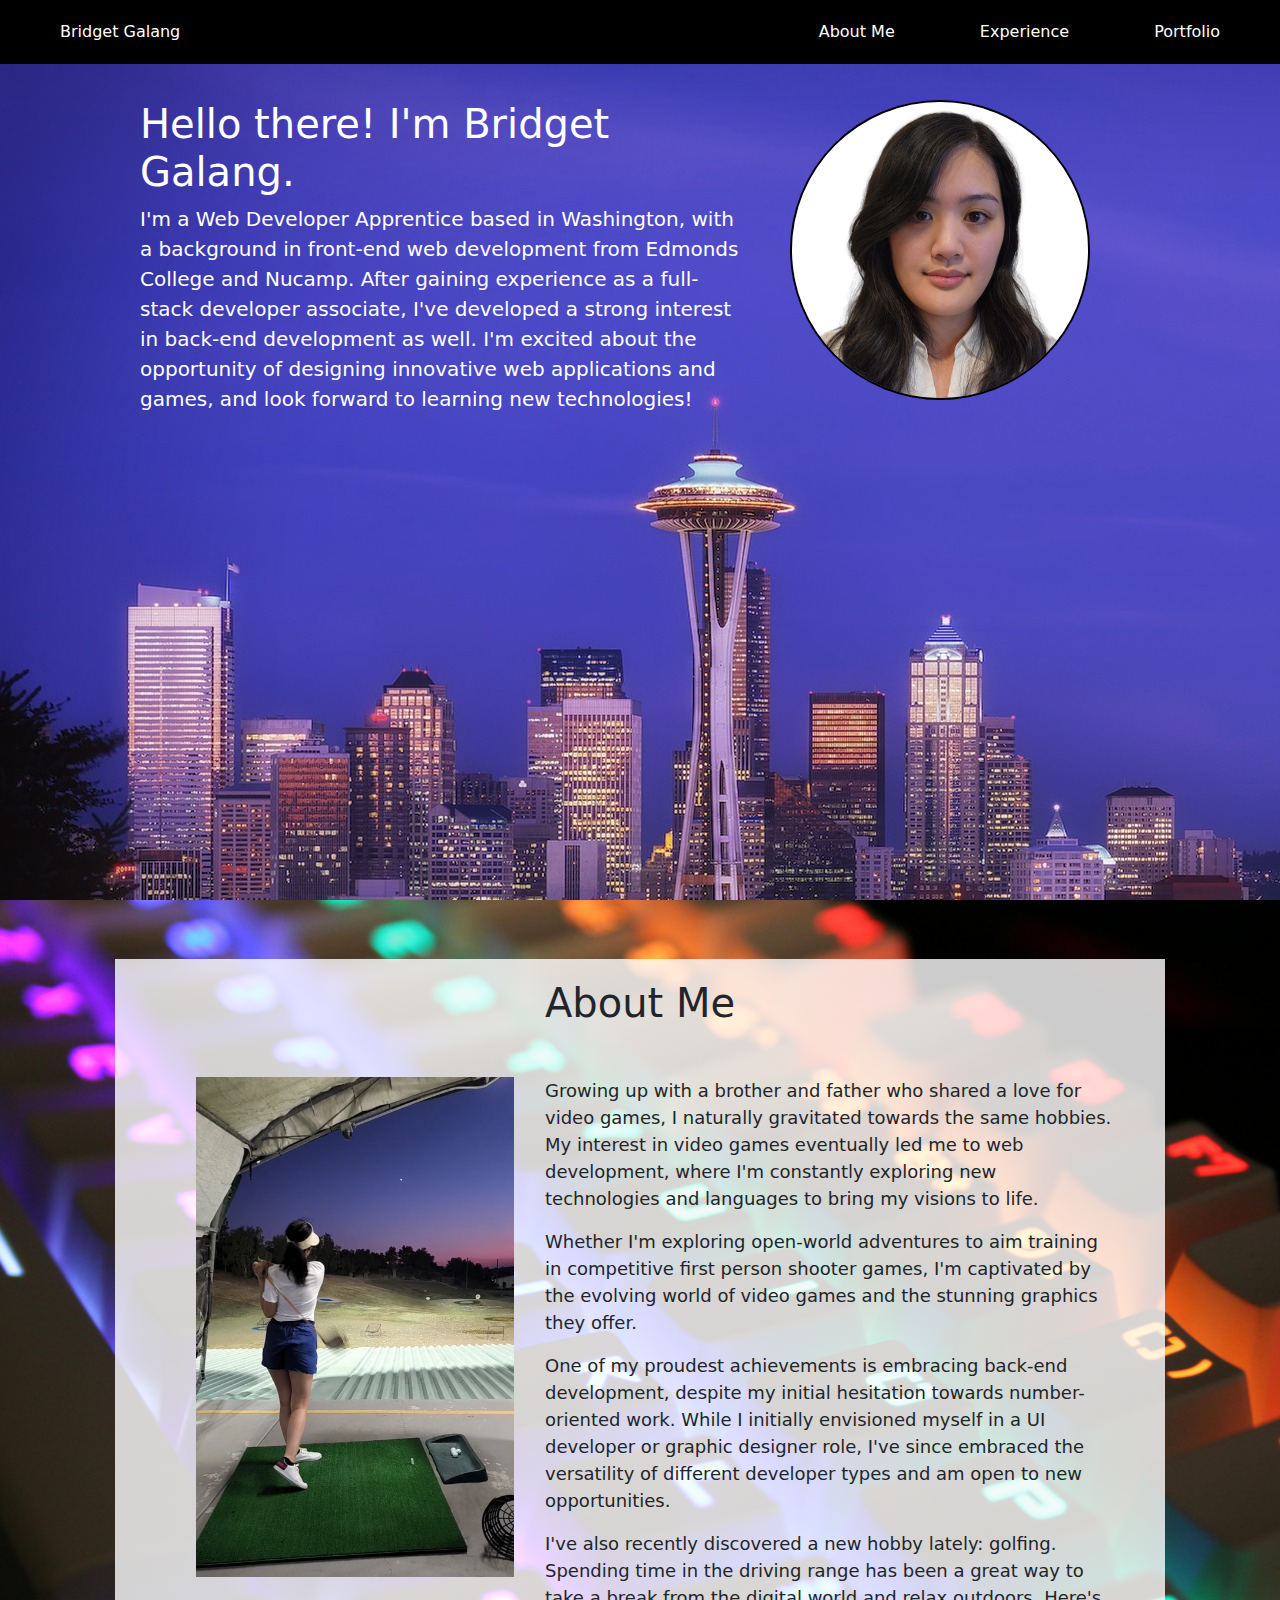
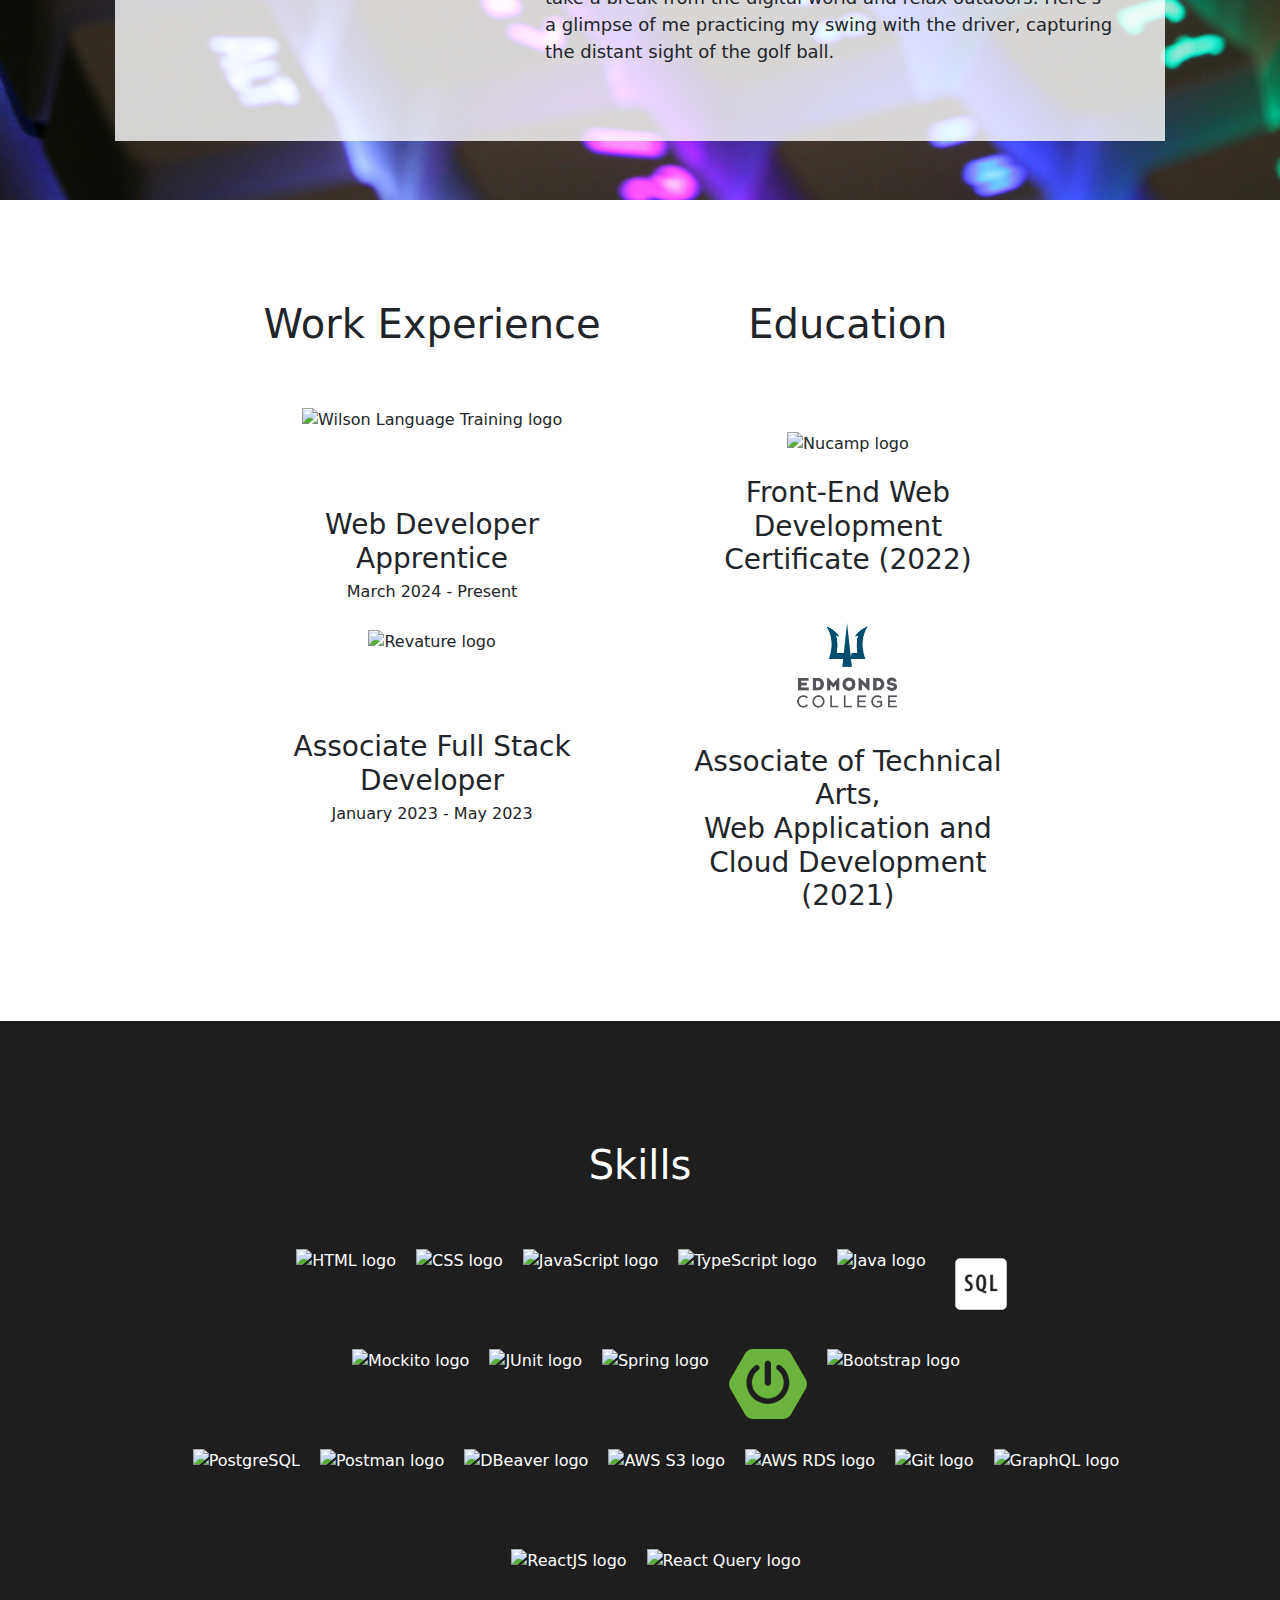
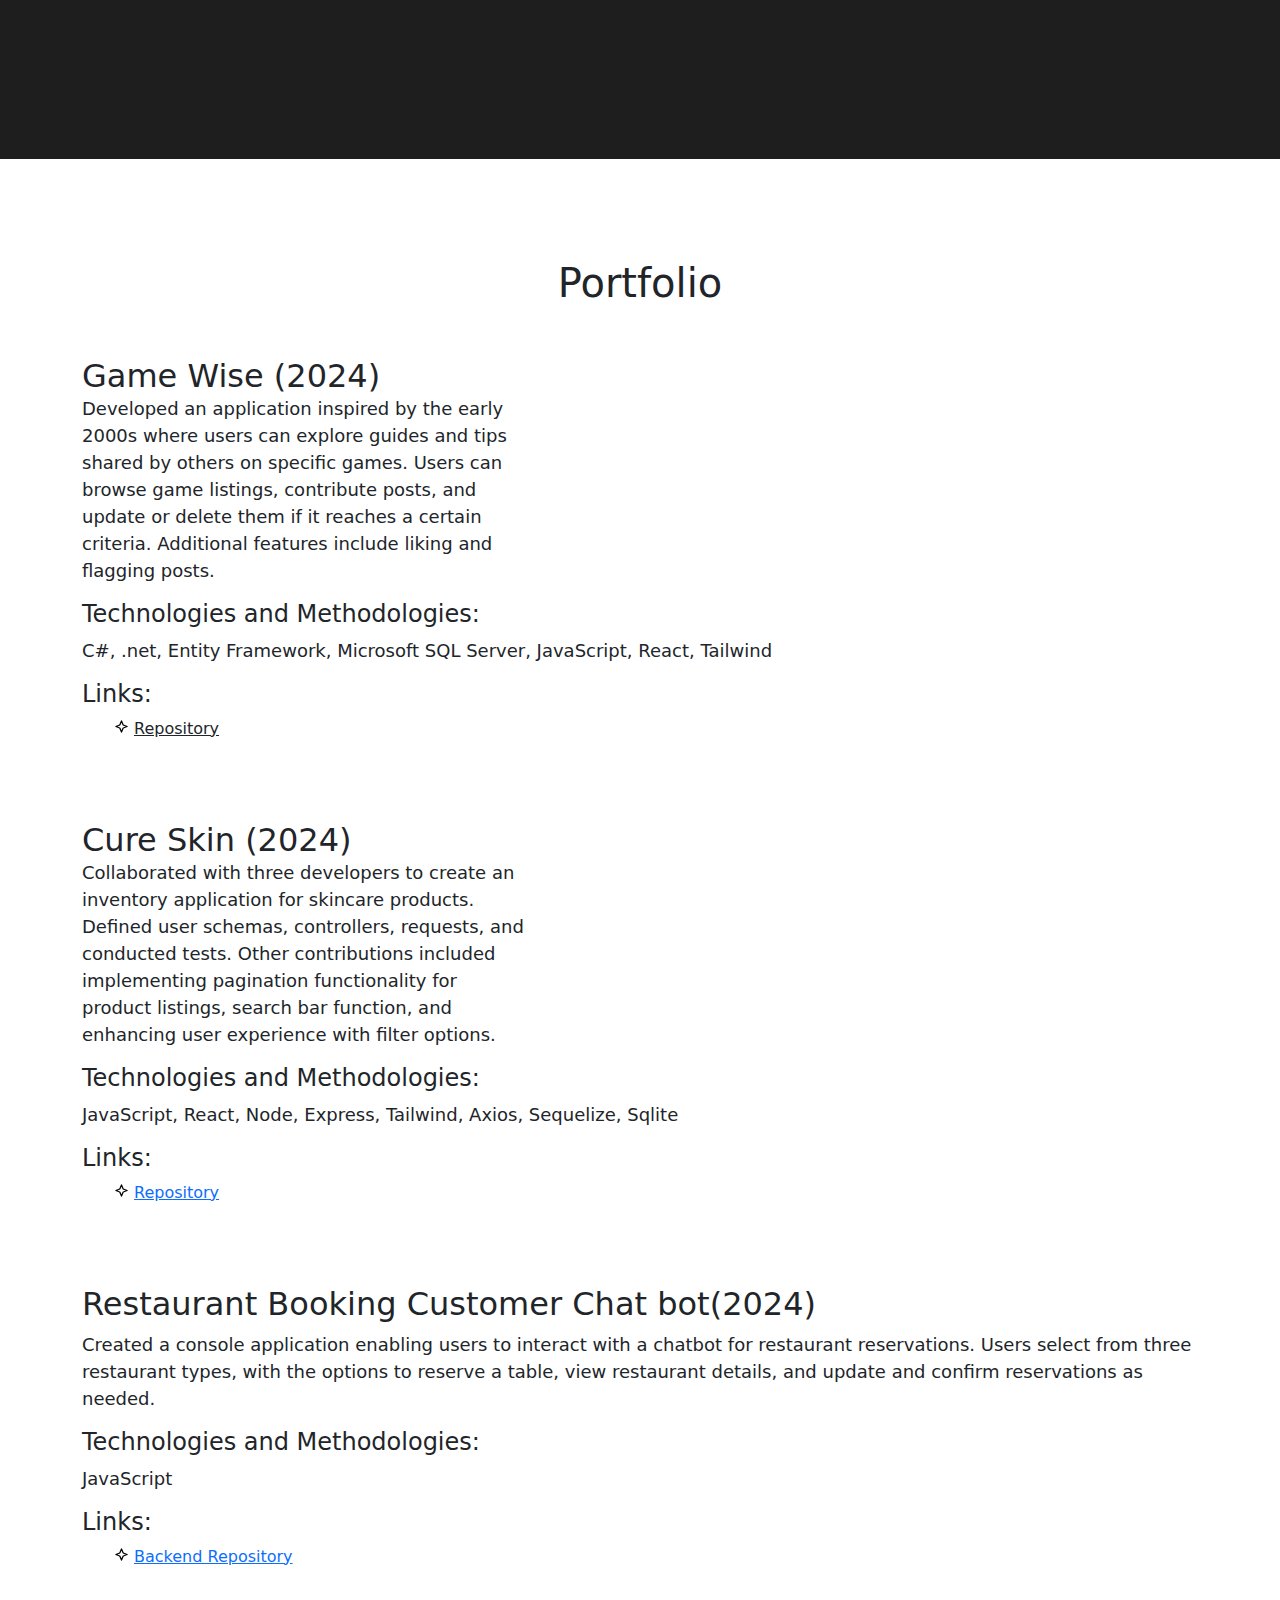
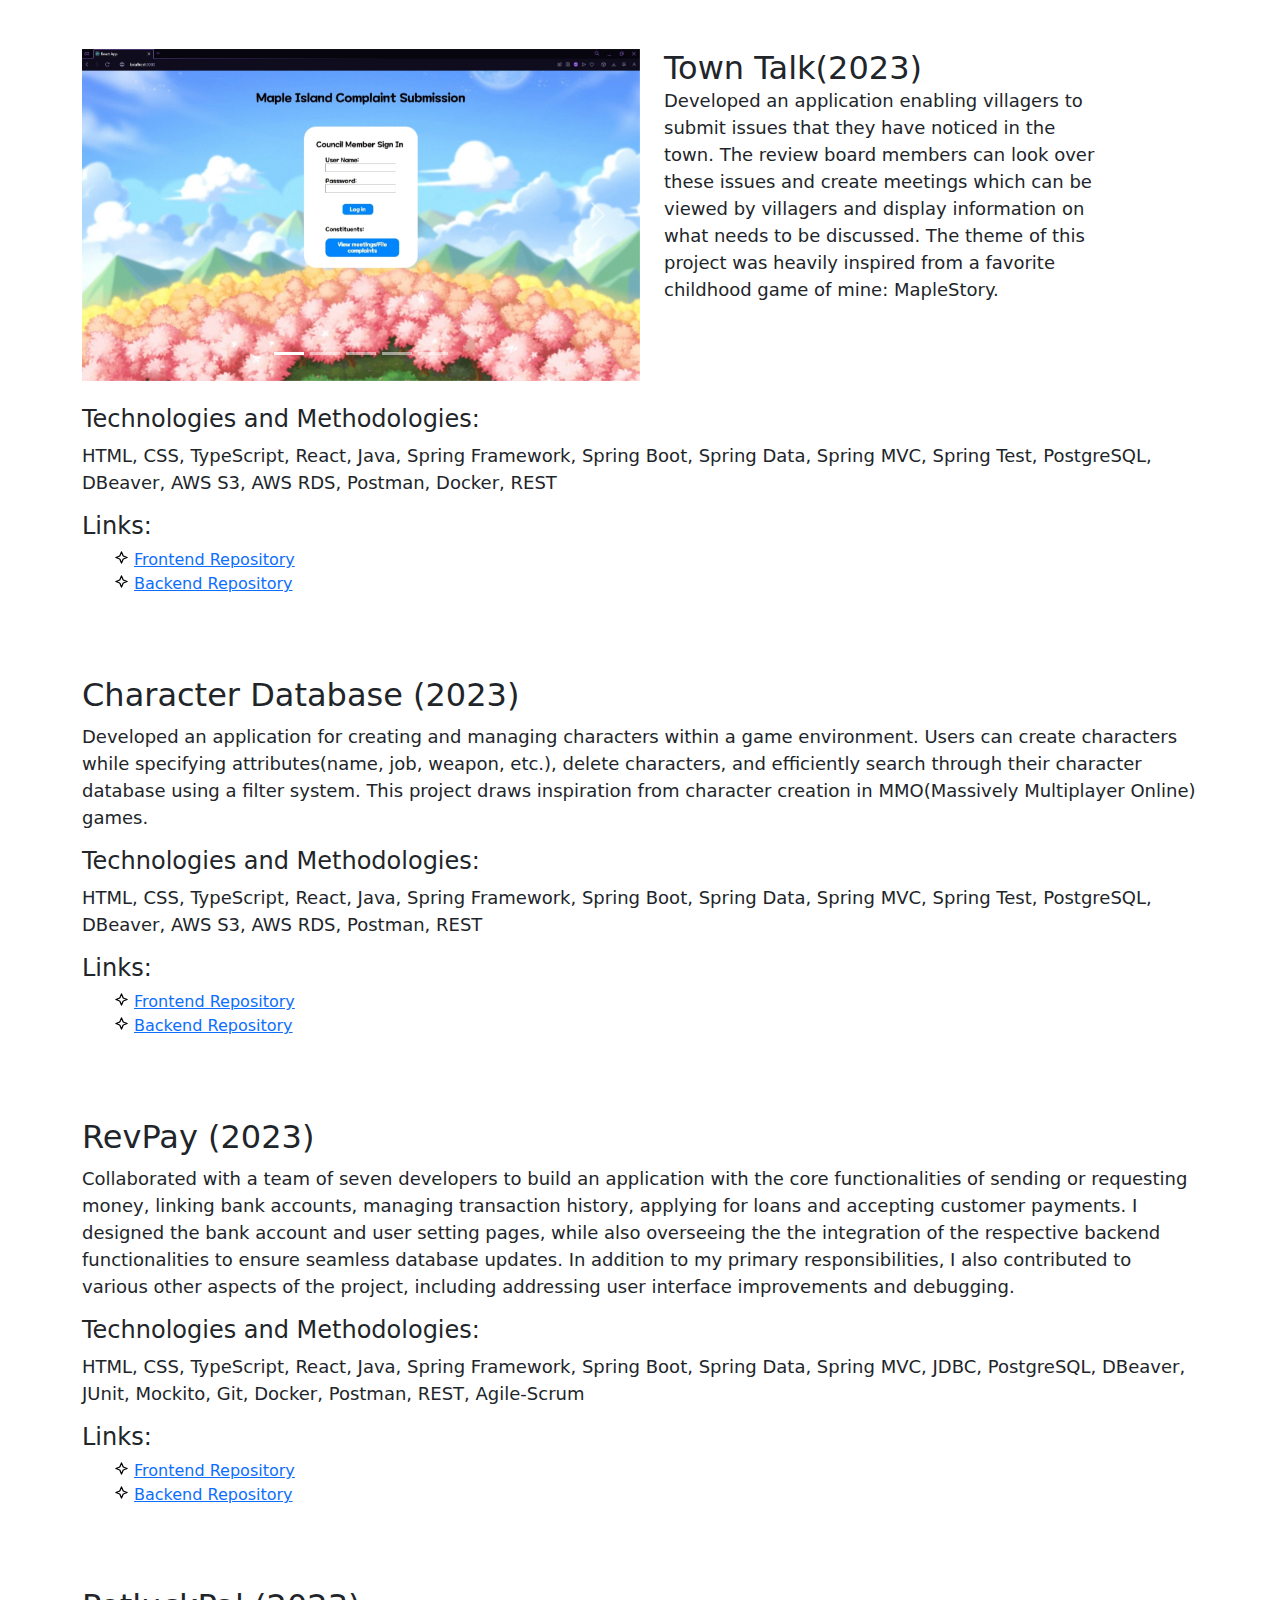
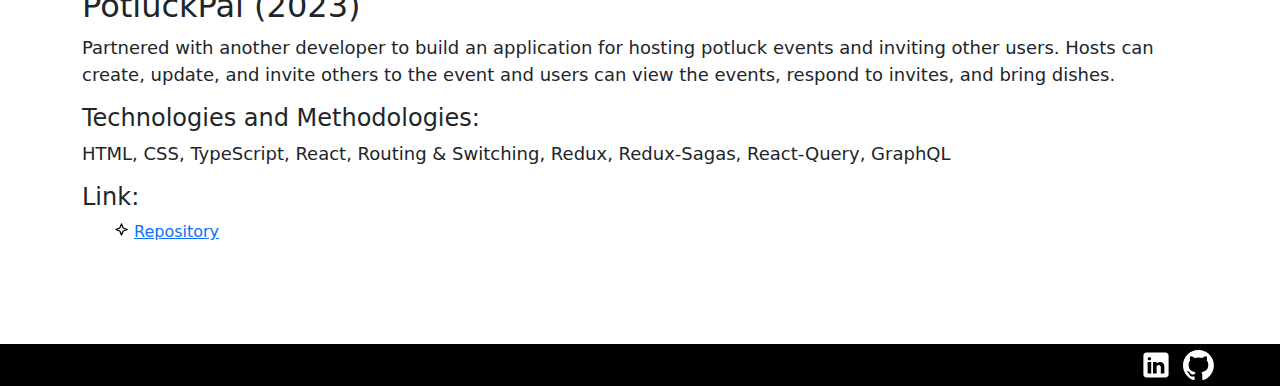
==== commit 8210e3d8: "Add Bootstrap 5.30, replace project slideshow with Bootstrap Carousel, update Skills section" ====
--- a/index.html
+++ b/index.html
@@ -8,6 +8,11 @@
     <link
       href="https://fonts.googleapis.com/css2?family=ABeeZee:ital@0;1&family=Krub:ital,wght@0,200;0,300;0,400;0,500;0,600;0,700;1,200;1,300;1,400;1,500;1,600;1,700&display=swap"
       rel="stylesheet"
+    />
+    <link
+      href="https://cdn.jsdelivr.net/npm/bootstrap@5.3.0/dist/css/bootstrap.min.css"
+      rel="stylesheet"
+      crossorigin="anonymous"
     />
   </head>
 
@@ -172,13 +177,6 @@
           </li>
           <li>
             <img
-              src="https://upload.wikimedia.org/wikipedia/commons/thumb/9/96/Sass_Logo_Color.svg/2560px-Sass_Logo_Color.svg.png"
-              alt="SASS logo"
-              class="logo"
-            />
-          </li>
-          <li>
-            <img
               src="https://upload.wikimedia.org/wikipedia/commons/6/6a/JavaScript-logo.png"
               alt="JavaScript logo"
               class="logo"
@@ -193,20 +191,6 @@
           </li>
           <li>
             <img
-              src="https://www.php.net/images/logos/new-php-logo.svg"
-              alt="PHP logo"
-              class="logo"
-            />
-          </li>
-          <li>
-            <img
-              src="https://upload.wikimedia.org/wikipedia/commons/thumb/4/40/VB.NET_Logo.svg/512px-VB.NET_Logo.svg.png"
-              alt="Visual Basic logo"
-              class="logo"
-            />
-          </li>
-          <li>
-            <img
               src="https://upload.wikimedia.org/wikipedia/en/thumb/3/30/Java_programming_language_logo.svg/1200px-Java_programming_language_logo.svg.png"
               alt="Java logo"
               class="logo"
@@ -250,20 +234,6 @@
               class="logo"
             />
           </li>
-          <li>
-            <img
-              src="https://raw.githubusercontent.com/reduxjs/redux/master/logo/logo.png"
-              alt="Redux logo"
-              class="logo"
-            />
-          </li>
-          <li>
-            <img
-              src="https://cdn.worldvectorlogo.com/logos/redux-saga.svg"
-              alt="Redux-Saga logo"
-              class="logo"
-            />
-          </li>
         </ul>
 
         <!--Tool List-->
@@ -314,20 +284,6 @@
             <img
               src="https://graphql.org/_next/static/media/logo.ad338028.svg"
               alt="GraphQL logo"
-              class="logo"
-            />
-          </li>
-          <li>
-            <img
-              src="img/docker-mark-blue.svg"
-              alt="Docker logo"
-              class="logo"
-            />
-          </li>
-          <li>
-            <img
-              src="https://upload.wikimedia.org/wikipedia/commons/thumb/9/98/WordPress_blue_logo.svg/512px-WordPress_blue_logo.svg.png"
-              alt="WordPress logo"
               class="logo"
             />
           </li>
@@ -446,19 +402,63 @@
 
       <article class="portfolio-class">
         <div class="project-container">
-          <div class="project-slideshow">
-            <img class="townTalk" src="img/towncomplaint1.jpg" />
-            <img class="townTalk" src="img/towncomplaint2.jpg" />
-            <img class="townTalk" src="img/towncomplaint3.jpg" />
-            <img class="townTalk" src="img/towncomplaint4.jpg" />
-            <br />
-            <button class="w3-button w3-display-left" onclick="plusDivs(-1)">
-              &#10094;
-            </button>
-            <button class="w3-button w3-display-right" onclick="plusDivs(+1)">
-              &#10095;
-            </button>
+          <div
+            id="townTalkCarousel"
+            class="carousel slide portfolio-carousel mb-4 me-4 w-50"
+          >
+            <ul class="carousel-indicators">
+              <li
+                data-bs-target="#townTalkCarousel"
+                data-bs-slide-to="0"
+                class="active"
+              ></li>
+              <li data-bs-target="#townTalkCarousel" data-bs-slide-to="0"></li>
+              <li data-bs-target="#townTalkCarousel" data-bs-slide-to="1"></li>
+              <li data-bs-target="#townTalkCarousel" data-bs-slide-to="2"></li>
+              <li data-bs-target="#townTalkCarousel" data-bs-slide-to="3"></li>
+            </ul>
+
+            <div class="carousel-inner">
+              <div class="carousel-item active">
+                <img class="townTalk d-block w-100" src="img/towncomplaint1.jpg" alt="Town Talk Sign in Page"/>
+              </div>
+              <div class="carousel-item">
+                <img class="townTalk d-block w-100" src="img/towncomplaint2.jpg" alt="Town Talk Council Member Meeting Page"/>
+              </div>
+              <div class="carousel-item">
+                <img class="townTalk d-block w-100" src="img/towncomplaint3.jpg" alt="Town Talk Create Meeting Form Page"/>
+              </div>
+              <div class="carousel-item">
+                <img class="townTalk d-block w-100" src="img/towncomplaint4.jpg" alt="Town Talk Meeting Guest Page"/>
+              </div>
+            </div>
+
+            <a
+              class="carousel-control-prev"
+              href="#townTalkCarousel"
+              role="button"
+              data-bs-slide="prev"
+            >
+              <span
+                class="carousel-control-prev-icon"
+                aria-hidden="true"
+              ></span>
+              <span class="sr-only"></span>
+            </a>
+            <a
+              class="carousel-control-next"
+              href="#townTalkCarousel"
+              role="button"
+              data-bs-slide="next"
+            >
+              <span
+                class="carousel-control-next-icon"
+                aria-hidden="true"
+              ></span>
+              <span class="visually-hidden"></span>
+            </a>
           </div>
+
           <div class="project-description">
             <h2>Town Talk(2023)</h2>
             <p>
@@ -615,6 +615,8 @@
         <img src="img/github-mark-white.svg" alt="GitHub" class="social-icon" />
       </a>
     </footer>
-    <script src="portfolio-website.js"></script>
+    <script src="https://code.jquery.com/jquery-3.5.1.slim.min.js"></script>
+    <script src="https://cdn.jsdelivr.net/npm/@popperjs/core@2.11.6/dist/umd/popper.min.js"></script>
+    <script src="https://cdn.jsdelivr.net/npm/bootstrap@5.3.0/dist/js/bootstrap.bundle.min.js"></script>
   </body>
 </html>
--- a/style.css
+++ b/style.css
@@ -81,6 +81,12 @@
     right: 5px;
 }
 
+/* re-arrange styles to remove !important */
+.carousel-control-prev::before,
+.carousel-control-next::before {
+  content: none !important;
+}
+
 #page-btns a:last-child {
     margin-right: 20px;
 }
@@ -252,40 +258,10 @@
     margin-bottom: 80px;
 }
 
-.townTalk {
-    width: 100%;
-    margin: 0 auto;
-    object-fit: cover;
-}
-
 .project-container {
     display: flex;
     flex-direction: row;
     width: 100%;
-}
-
-
-.project-slideshow {
-    position: relative;
-    text-align: center;
-    margin-right: 30px;
-    width: 60%;
-    max-width: 9200px;
-    min-width: 350px;
-}
-
-.project-slideshow button {
-    background-color: #000;
-    color: #fff;
-    height: 25px;
-    width: 30px;
-    font-weight: 400;
-    border: none;
-
-}
-
-.project-slideshow button:hover {
-    font-weight: 700;
 }
 
 .portfolio-class ul li {
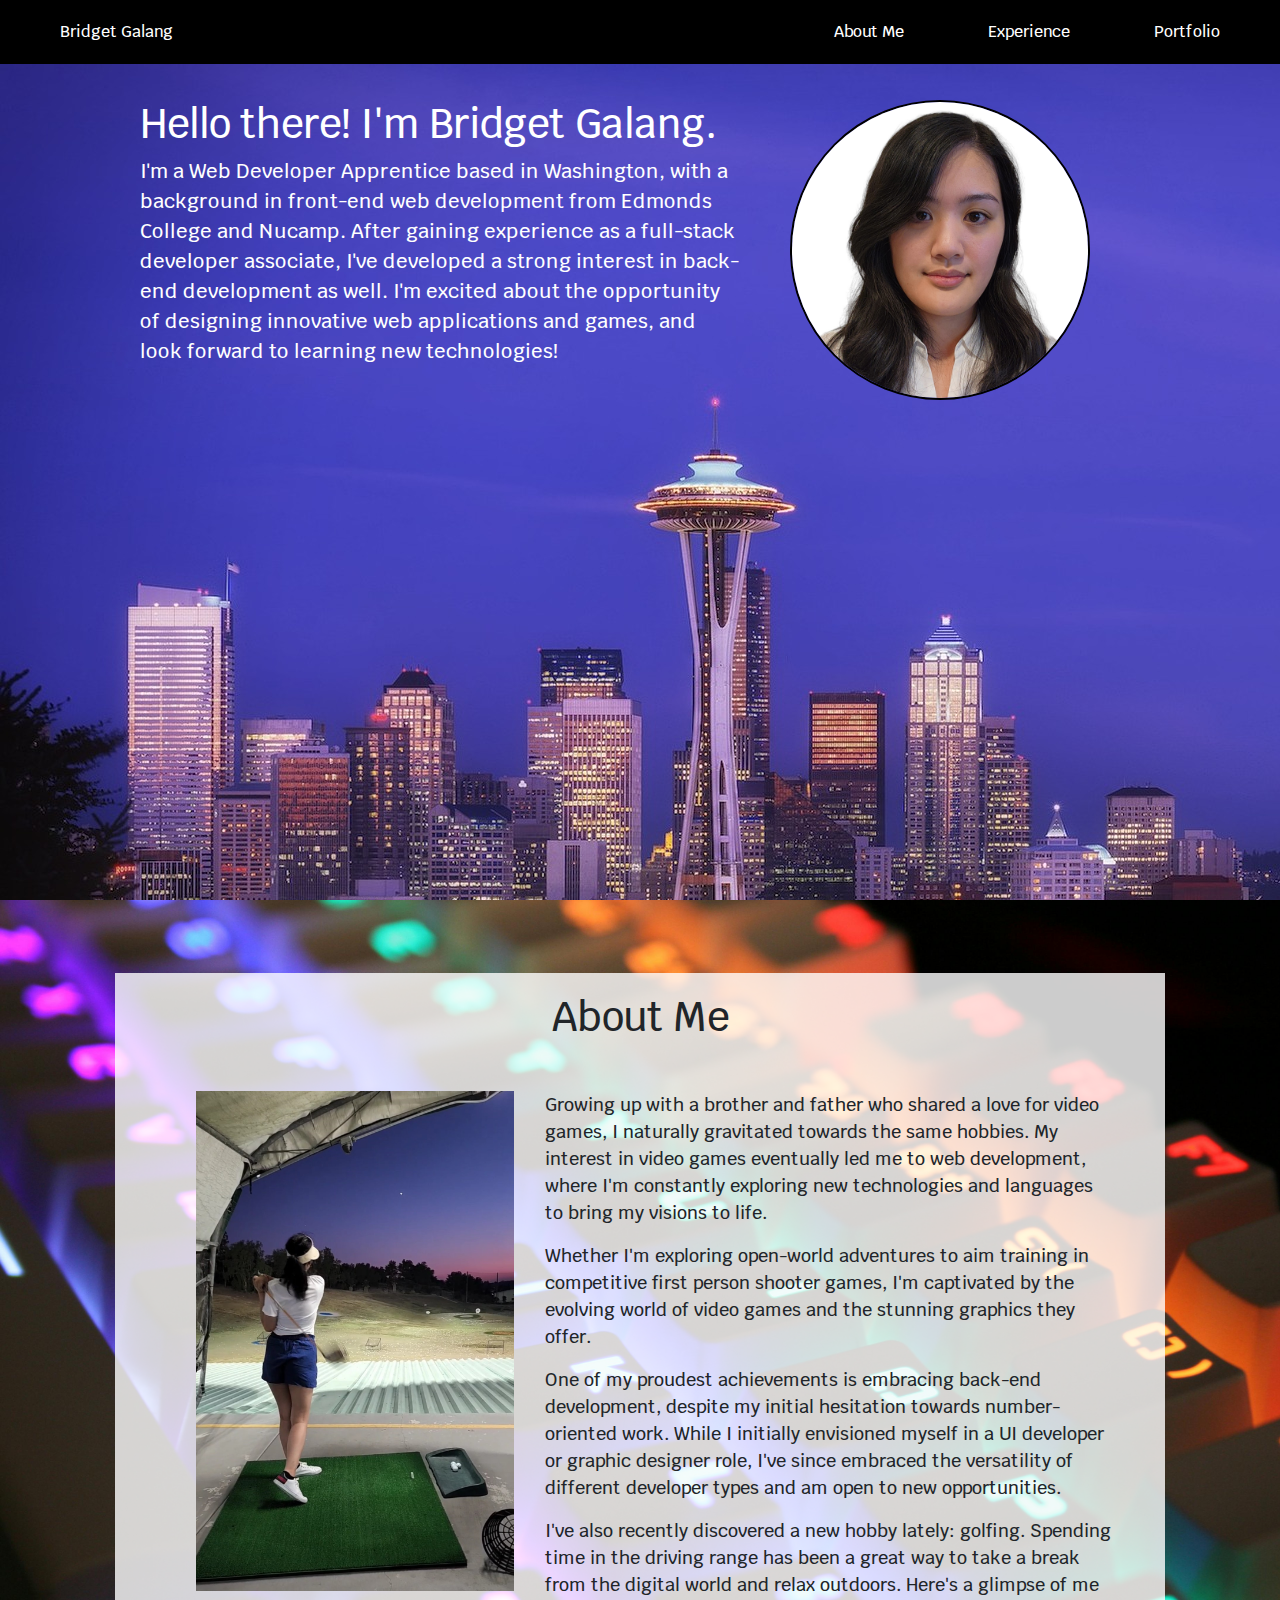
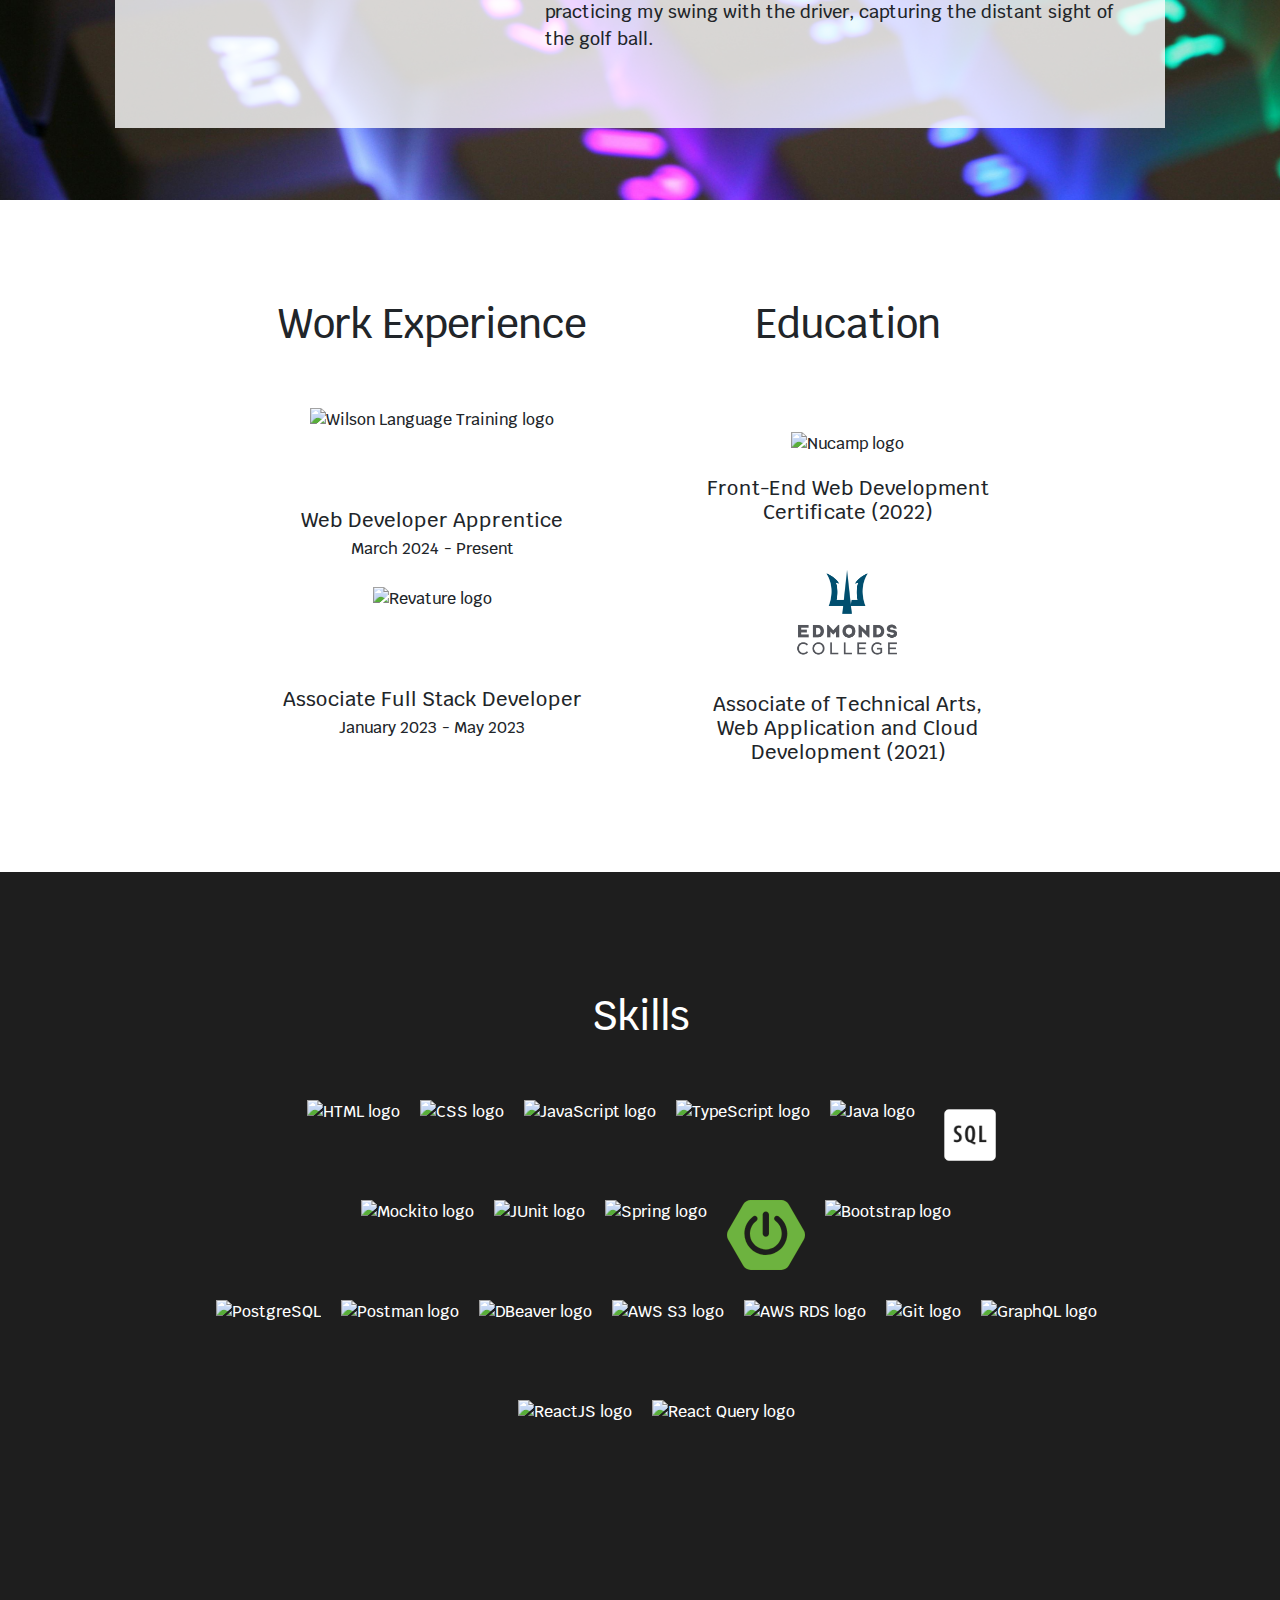
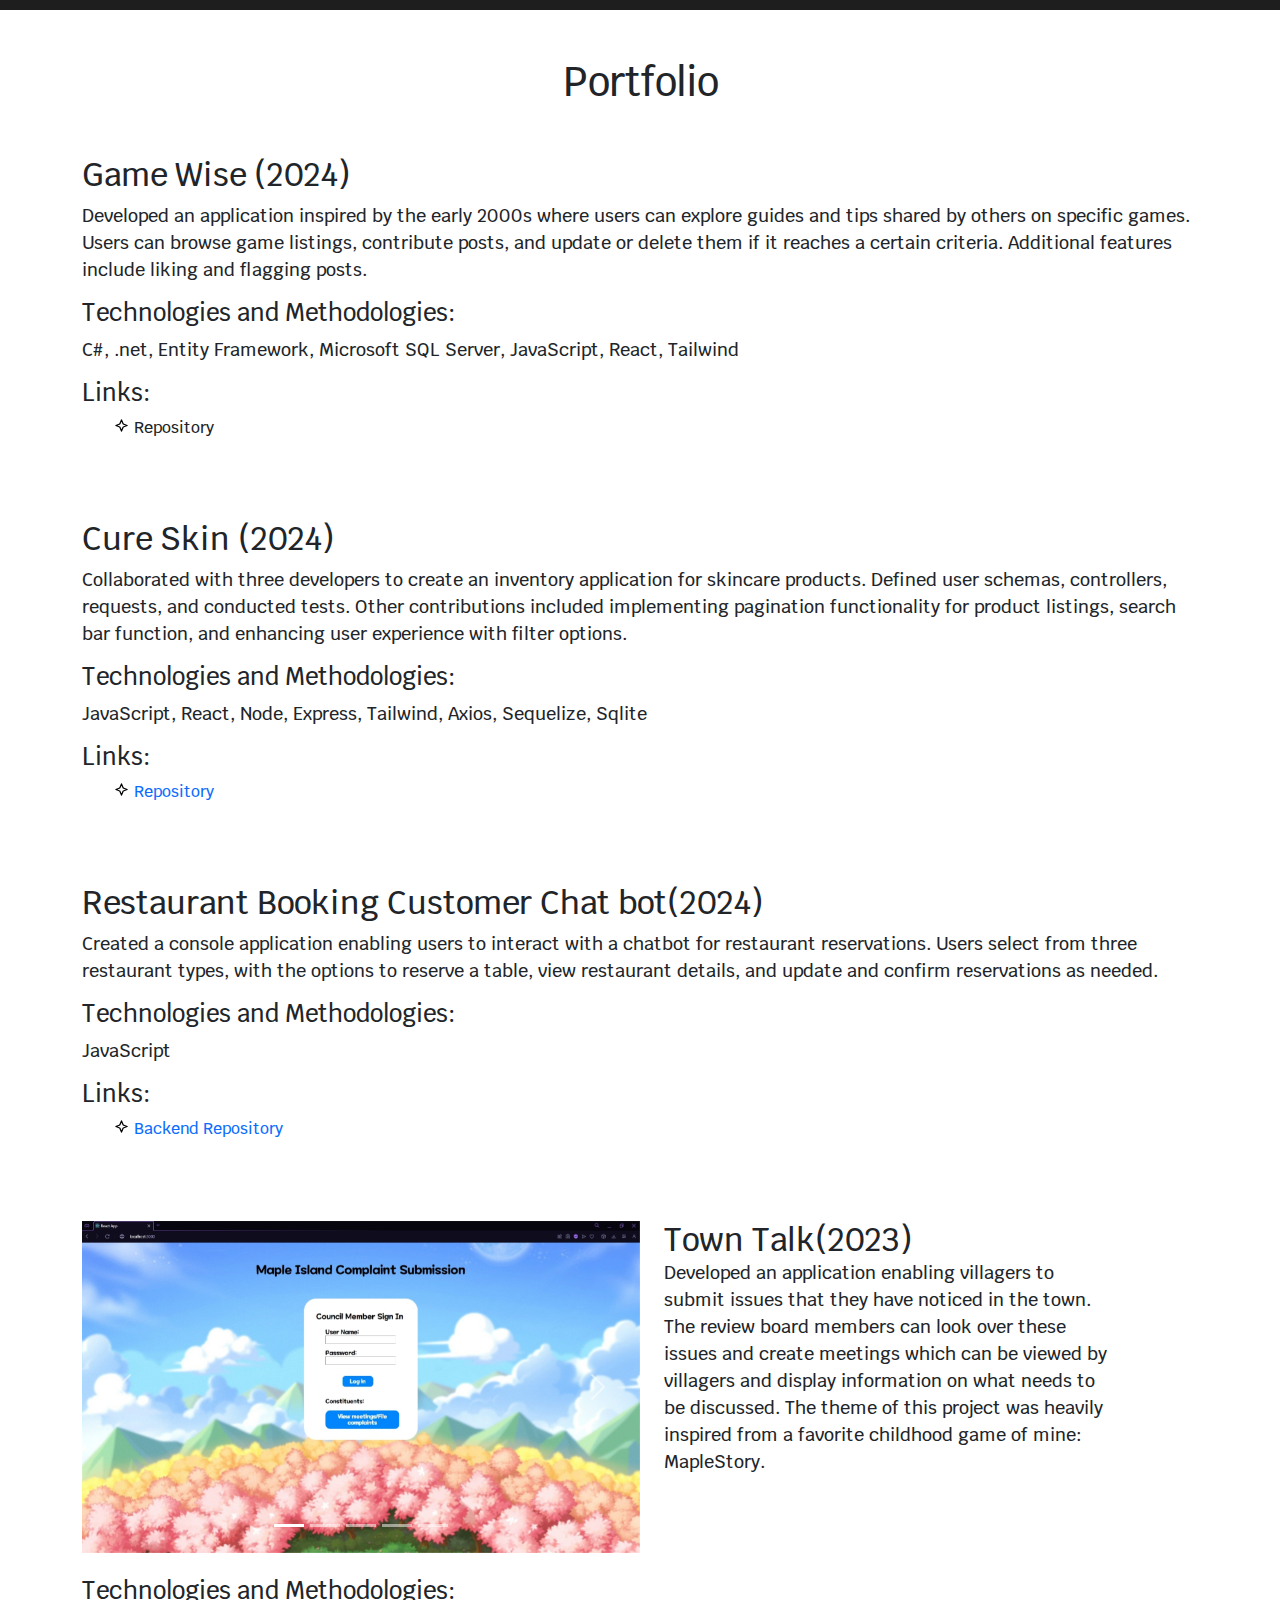
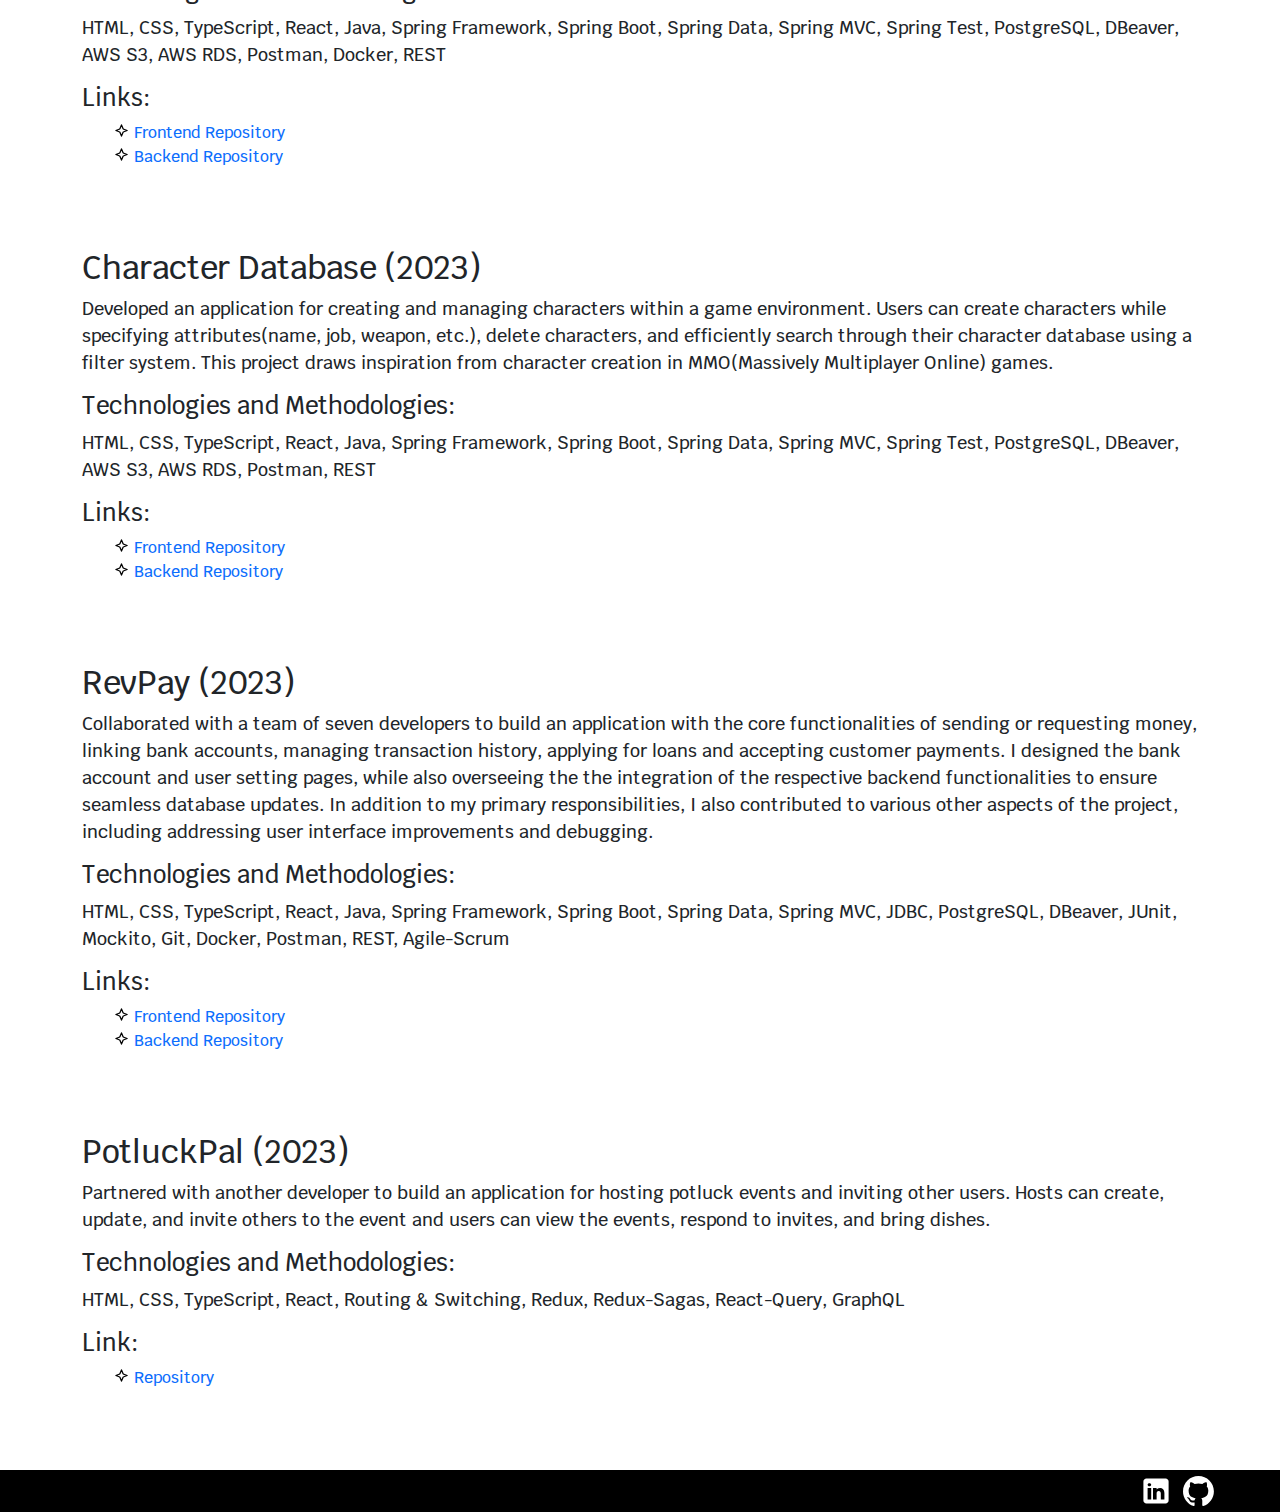
==== commit 54598bb3: "fix font, remove portfolio containers without images, update header sizing" ====
--- a/index.html
+++ b/index.html
@@ -2,18 +2,15 @@
 <html>
   <head>
     <title>Bridget Galang - Web Developer Portfolio</title>
+    <link
+    href="https://cdn.jsdelivr.net/npm/bootstrap@5.3.0/dist/css/bootstrap.min.css"
+    rel="stylesheet"
+    crossorigin="anonymous"
+  />
     <link href="style.css" rel="stylesheet" />
-    <link rel="preconnect" href="https://fonts.googleapis.com" />
-    <link rel="preconnect" href="https://fonts.gstatic.com" crossorigin />
-    <link
-      href="https://fonts.googleapis.com/css2?family=ABeeZee:ital@0;1&family=Krub:ital,wght@0,200;0,300;0,400;0,500;0,600;0,700;1,200;1,300;1,400;1,500;1,600;1,700&display=swap"
-      rel="stylesheet"
-    />
-    <link
-      href="https://cdn.jsdelivr.net/npm/bootstrap@5.3.0/dist/css/bootstrap.min.css"
-      rel="stylesheet"
-      crossorigin="anonymous"
-    />
+    <link rel="preconnect" href="https://fonts.googleapis.com">
+    <link rel="preconnect" href="https://fonts.gstatic.com" crossorigin>
+    <link href="https://fonts.googleapis.com/css2?family=Krub:ital,wght@0,200;0,300;0,400;0,500;0,600;0,700;1,200;1,300;1,400;1,500;1,600;1,700&display=swap" rel="stylesheet">
   </head>
 
   <body>
@@ -57,7 +54,7 @@
             <div class="image-container">
               <img
                 src="img/bridget-golfing.jpg"
-                alt="Photo of me practing golf swing"
+                alt="Photo of me practicing golf swing"
                 class="bio-img"
               />
             </div>
@@ -110,7 +107,7 @@
               style="height: 100px; padding-bottom: 20px"
               class="logo"
             />
-            <h3 style="margin-bottom: 0px">Web Developer Apprentice</h3>
+            <h5 style="margin-bottom: 0px">Web Developer Apprentice</h5>
             <p>March 2024 - Present</p>
             <img
               src="https://upload.wikimedia.org/wikipedia/commons/0/0b/Revature-768x768.webp"
@@ -118,7 +115,7 @@
               style="height: 100px"
               class="logo"
             />
-            <h3 style="margin-bottom: 0px">Associate Full Stack Developer</h3>
+            <h5 style="margin-bottom: 0px">Associate Full Stack Developer</h5>
             <p>January 2023 - May 2023</p>
           </div>
         </article>
@@ -136,17 +133,17 @@
             />
             <br />
 
-            <h3>Front-End Web Development Certificate (2022)</h3>
+            <h5>Front-End Web Development Certificate (2022)</h5>
             <img
               src="img/edmonds-college.png"
               alt="Edmonds college logo"
               style="height: 150px"
               class="logo"
             />
-            <h3>
+            <h5>
               Associate of Technical Arts,<br />
               Web Application and Cloud Development (2021)
-            </h3>
+            </h5>
           </div>
         </article>
       </div>
@@ -312,15 +309,10 @@
     <!--Portfolio Section-->
     <div class="container" id="portfolio">
       <header>
-        <h1 class="main-header">Portfolio</h1>
+        <h1 class="main-header mt-5">Portfolio</h1>
       </header>
-
       <article class="portfolio-class">
-        <div class="project-container">
-          <!-- <div class="project-slideshow">
-                    <img></img>
-                </div> -->
-          <div class="project-description">
+
             <h2>Game Wise (2024)</h2>
             <p>
               Developed an application inspired by the early 2000s where users
@@ -329,8 +321,7 @@
               delete them if it reaches a certain criteria. Additional features
               include liking and flagging posts.
             </p>
-          </div>
-        </div>
+
         <h4>Technologies and Methodologies:</h4>
         <p>
           C#, .net, Entity Framework, Microsoft SQL Server, JavaScript, React,
@@ -345,11 +336,6 @@
       </article>
 
       <article class="portfolio-class">
-        <div class="project-container">
-          <!-- <div class="project-slideshow">
-                    <img></img>
-                </div> -->
-          <div class="project-description">
             <h2>Cure Skin (2024)</h2>
             <p>
               Collaborated with three developers to create an inventory
@@ -359,8 +345,6 @@
               listings, search bar function, and enhancing user experience with
               filter options.
             </p>
-          </div>
-        </div>
         <h4>Technologies and Methodologies:</h4>
         <p>
           JavaScript, React, Node, Express, Tailwind, Axios, Sequelize, Sqlite
--- a/style.css
+++ b/style.css
@@ -1,9 +1,6 @@
-
-
 /* element selectors */
 
 body {
-    /* font-family: "ABeeZee", sans-serif; */
     font-family: "Krub", sans-serif;
     font-weight: 500;
     margin: 0;
@@ -249,10 +246,11 @@
 }
 
 /*portfolio styles*/
-.container {
+/*.container {
     margin: 100px 400px;
     justify-content: space-between;
 }
+    */
 
 .portfolio-class {
     margin-bottom: 80px;
